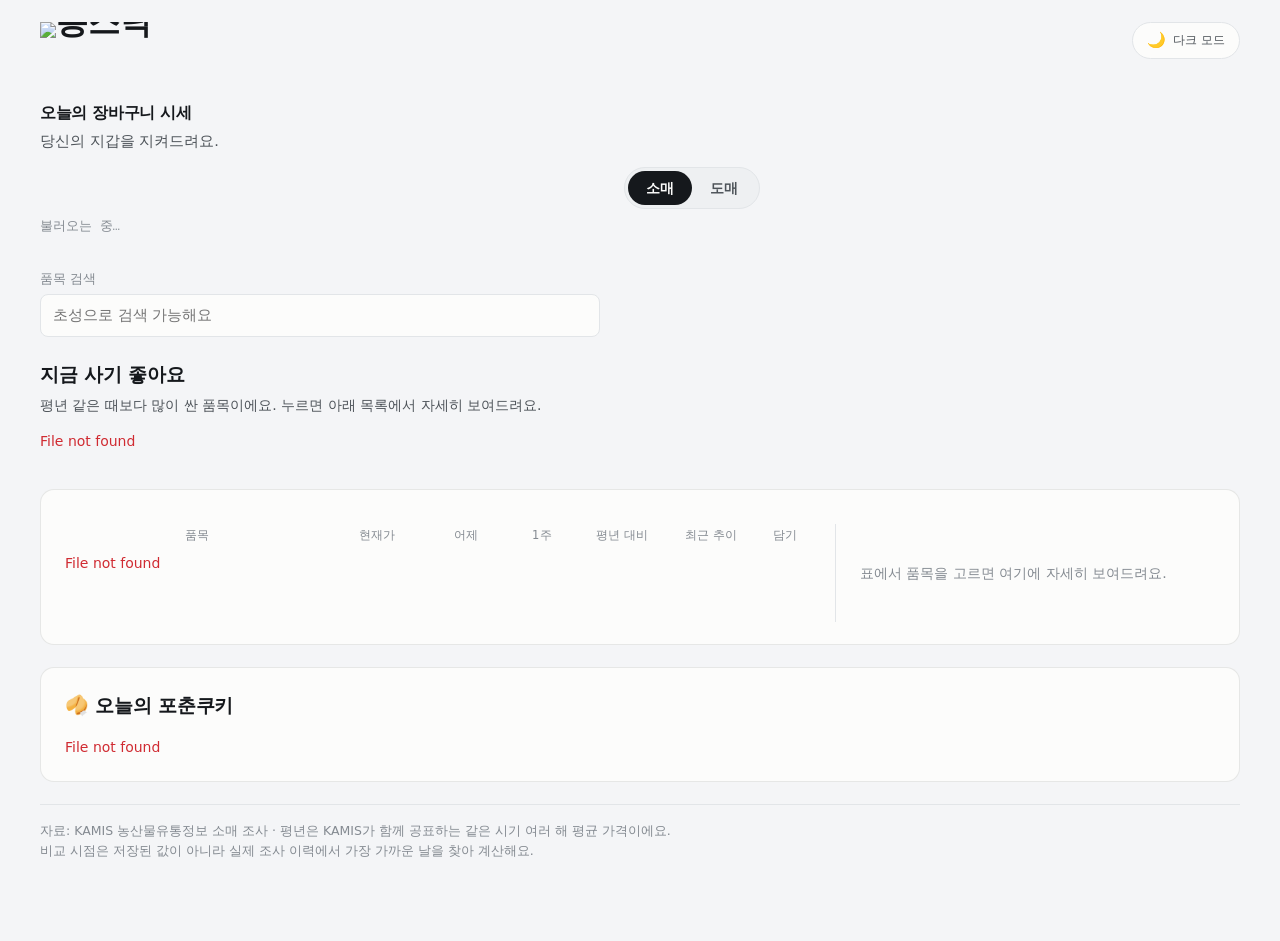
==== frontend/index.html @ 04efef60 "폴더를 backend · frontend · collector · database · data 로 나누고 수집 스크립트를 모듈 이름으로 정리 - webservice/*.py -> " ====
<!DOCTYPE html>
<html lang="ko">
<head>
<meta charset="utf-8">
<meta name="viewport" content="width=device-width, initial-scale=1">
<title>농스닥 — 오늘의 장바구니 시세</title>
<!-- 탭 아이콘은 가로형 로고 대신 왼쪽 아이콘 부분만 정사각형으로 잘라 쓴다 -->
<link rel="icon" type="image/png" href="/static/favicon.png">
<link rel="stylesheet" href="/static/auth.css">
<link rel="stylesheet" href="/static/cart.css">
<style>
:root{
  color-scheme:light;
  --bg:#f4f5f7; --card:#fcfcfb; --card2:#eef0f2;
  --ink:#15181c; --ink2:#4d5359; --muted:#848a91;
  --line:#e2e5e8; --grid:#e8eaec; --hair:rgba(21,24,28,.09);
  --accent:#2a78d6; --teal:#0f766e; --amber:#b8730a;
  --up:#d02b32; --down:#006eda;
  /* 포춘쿠키 — 밝은 화면에서는 일반 쿠키와 미색 쪽지 */
  --cookie-bake:none;
  --slip-a:#fffdf6; --slip-b:#fdf6e4; --slip-shadow:rgba(0,0,0,.18);
  --slip-ink:#2b2721; --slip-ink2:#5d5648; --slip-muted:#8d8475;
  --slip-up:#c02a30; --slip-down:#0b5fc4;
  --slip-border:rgba(0,0,0,.12); --slip-dash:rgba(0,0,0,.18);
}
/* 기본은 라이트 모드다. 기기가 다크 모드여도 따라가지 않고, 다크는 버튼으로 고를 때만 쓴다. */
:root[data-theme="dark"]{
  color-scheme:dark;
  --bg:#0b0c0d; --card:#1a1a19; --card2:#232426;
  --ink:#fff; --ink2:#c3c2b7; --muted:#8d9299;
  --line:#2e3033; --grid:#2c2c2a; --hair:rgba(255,255,255,.10);
  --accent:#3987e5; --teal:#3aa79c; --amber:#d99a2b;
  --up:#f4514f; --down:#268afe;
  /* 채도를 올리면 초코가 아니라 주황이 된다. 낮추고 어둡게 해야 초콜릿이 된다. */
  --cookie-bake:brightness(.46) saturate(.68) hue-rotate(-6deg) contrast(1.12);
  --slip-a:#241c15; --slip-b:#191310; --slip-shadow:rgba(0,0,0,.6);
  --slip-ink:#f3ebdf; --slip-ink2:#c3b5a2; --slip-muted:#9c8e7d;
  --slip-up:#f4514f; --slip-down:#3b95ff;
  --slip-border:rgba(255,255,255,.13); --slip-dash:rgba(255,255,255,.17);
}
*{box-sizing:border-box}
body{margin:0;background:var(--bg);color:var(--ink);line-height:1.6;
  font-family:system-ui,-apple-system,"Segoe UI","Malgun Gothic","Apple SD Gothic Neo",sans-serif}
.mono,.tick,.big,table,.pct{font-family:ui-monospace,"Cascadia Mono",Consolas,"D2Coding",monospace}
:root{--maxw:1240px}
.wrap{max-width:var(--maxw);margin:0 auto;padding:16px 20px 80px;
  display:flex;flex-direction:column;gap:22px}

/* .wrap 은 세로 flex 라 자식의 최소 폭이 내용 폭을 따라간다. 상세 차트 svg(min-width 560px)가
   카드를 화면보다 넓히지 않도록 0 으로 묶고, 넘치는 차트는 .chart 안에서 가로로 스크롤된다. */
.wrap > *{min-width:0}

/* ── 장보기 브리핑 ── */
/* .search 의 flex:1 1 260px 는 가로 줄에 놓일 때를 위한 값이다. 세로로 쌓는 .wrap 안에서는
   높이 260px 로 먹어 아래에 빈칸이 생기므로 풀어 준다. */
.search.topsearch{max-width:560px;width:100%;flex:none}
.topsearch label{font-size:12.5px;color:var(--muted)}
.brief{display:flex;flex-direction:column}
.brief .lead{margin-bottom:14px}
.bcards{display:grid;gap:12px;grid-template-columns:repeat(4,minmax(0,1fr))}
@media (max-width:900px){.bcards{grid-template-columns:repeat(2,minmax(0,1fr))}}
.bcard{font:inherit;color:inherit;text-align:left;cursor:pointer;min-width:0;
  background:var(--card);border:1px solid var(--hair);border-radius:14px;padding:16px;
  display:flex;flex-direction:column;gap:6px}
.bcard:hover{border-color:var(--muted)}
.bcard:focus-visible{outline:2px solid var(--accent);outline-offset:2px}
.bcard .nm{font-size:16.5px;font-weight:650}
.bcard .kd{font-size:12px;color:var(--muted);white-space:nowrap;overflow:hidden;text-overflow:ellipsis}
.bcard .pr{font-family:ui-monospace,Consolas,monospace;font-variant-numeric:tabular-nums;
  font-size:21px;font-weight:700;letter-spacing:-.02em}
.bcard .pr small{font-family:system-ui,"Malgun Gothic",sans-serif;font-size:12px;font-weight:400;
  color:var(--muted);margin-left:4px}
.bcard .pill{align-self:flex-start}
.bcard .spark{width:100%;height:30px}
.bnone{color:var(--ink2);font-size:14px;background:var(--card);border:1px solid var(--hair);
  border-radius:14px;padding:16px;grid-column:1/-1}
.dear{display:flex;align-items:center;gap:8px 10px;flex-wrap:wrap;margin-top:14px;font-size:13.5px}
.dear > b{font-weight:650;margin-right:2px}
.dear button{font:inherit;font-size:13.5px;color:var(--ink);cursor:pointer;
  background:var(--card);border:1px solid var(--hair);border-radius:999px;
  padding:4px 6px 4px 12px;display:inline-flex;align-items:center;gap:8px}
.dear button:hover{border-color:var(--muted)}
.dear button:focus-visible{outline:2px solid var(--accent);outline-offset:2px}

/* 판정 배지 — 평년보다 싸면 파랑(하락), 비싸면 빨강(상승). 차트와 같은 색 규칙이다. */
.pill{display:inline-flex;align-items:center;font-size:12px;font-weight:650;padding:2px 9px;
  border-radius:999px;white-space:nowrap;line-height:1.6;background:var(--card2)}
.pill.down{color:var(--down)} .pill.up{color:var(--up)}
.pill.flat{color:var(--ink2)} .pill.na{color:var(--muted);font-weight:500}
@supports (background:color-mix(in srgb,red 10%,transparent)){
  .pill.down{background:color-mix(in srgb,var(--down) 12%,transparent)}
  .pill.up{background:color-mix(in srgb,var(--up) 12%,transparent)}
}

/* 작은 추이선 — 끝점을 찍어 '지금'이 어디인지 보이게 한다.
   색은 지금 고른 정렬 기준값의 부호를 따른다: 내렸으면(−) 파랑, 올랐으면(+) 빨강, 0 이면 회색.
   목록 다섯째 칸에 보이는 그 숫자와 같은 값이라, 숫자와 선의 색이 늘 같은 말을 한다.
   (위쪽 '지금 사기 좋아요' 카드는 평년 대비 영역이라 평년 대비 부호를 쓴다.) */
.spark{display:block;overflow:visible;min-width:0}
.spark .sl{fill:none;stroke:var(--muted);stroke-width:1.6;stroke-linejoin:round;stroke-linecap:round}
.spark .sa{stroke:none;fill:var(--muted);opacity:.14}
.spark .se{fill:var(--ink2)}
.spark.down .sl{stroke:var(--down)} .spark.down .sa,.spark.down .se{fill:var(--down)}
.spark.up .sl{stroke:var(--up)} .spark.up .sa,.spark.up .se{fill:var(--up)}
.nospark{font-size:12px;color:var(--muted)}

/* ── 모든 품목 ── */
/* 분류 칩과 정렬을 한 줄에. 좁으면 정렬이 칩 아래로 내려간다. */
.lhead{display:flex;align-items:center;justify-content:space-between;gap:10px 16px;flex-wrap:wrap;margin-bottom:12px}
.lhead .chips{flex:1 1 360px;min-width:0}
.chips{display:flex;gap:6px;overflow-x:auto;scrollbar-width:thin}
/* 칩과 정렬 상자의 높이를 34px 로 맞춘다 (전에는 칩 35px · 정렬 41px 에 '정렬' 글자가 위에 얹혀 더 높았다) */
.chip{font:inherit;font-size:13.5px;flex:none;cursor:pointer;height:34px;padding:0 14px;border-radius:20px;
  border:1px solid var(--line);background:var(--card2);color:var(--ink2);display:inline-flex;align-items:center}
/* 휴대폰 전용 정렬 (어제 · 1주 · 평년). 칩과 같은 34px 높이의 한 덩어리 버튼 */
.msort{display:none;padding:2px;border-radius:999px;background:var(--card2);border:1px solid var(--line);flex:none}
.msort button{font:inherit;font-size:13px;height:28px;padding:0 12px;border:0;border-radius:999px;
  background:transparent;color:var(--ink2);cursor:pointer}
.msort button[aria-pressed="true"]{background:var(--ink);color:var(--card);font-weight:650}
.msort button:focus-visible{outline:2px solid var(--accent);outline-offset:1px}
@media (max-width:620px){ .msort{display:inline-flex} }
.chip small{font-size:11.5px;margin-left:4px;opacity:.75;font-family:ui-monospace,Consolas,monospace}
.chip[aria-pressed="true"]{background:var(--ink);color:var(--card);border-color:var(--ink)}
.chip:focus-visible{outline:2px solid var(--accent);outline-offset:2px}

/* ── 시세판 (개편 시안 B) ──
   한 줄에 품목 · 현재가 · 어제 · 1주 · 평년 대비 · 최근 추이 · 담기를 숫자로 다 보여준다.
   데스크톱(1000px 이상)은 표 오른쪽에 고른 품목의 상세를 붙박이로 두고,
   그보다 좁으면 지금처럼 고른 줄 바로 아래에 펼친다. */
.bd-grid{display:grid;grid-template-columns:minmax(0,1fr);gap:20px;align-items:start}
.bd-side{display:none}
@media (min-width:1000px){
  .bd-grid{grid-template-columns:minmax(0,1fr) 380px}
  .bd-side{display:block;position:sticky;top:12px;max-height:calc(100vh - 24px);overflow-y:auto;
    border-left:1px solid var(--line);padding-left:20px}
}
.sideempty{color:var(--muted);font-size:14px;padding:24px 4px}
.sideempty[hidden]{display:none}

/* 줄 하나 = 품목 하나. 열 머리와 같은 격자를 써서 숫자가 세로로 맞는다.
   맨 오른쪽 칸은 장바구니 담기 버튼. 도매에서는 담지 않으므로 그 칸을 뺀다 (.nocart). */
.lcolh,.lrow{display:grid;gap:10px;align-items:center;
  grid-template-columns:minmax(0,1.5fr) 92px 66px 66px 74px 84px 44px}
@media (min-width:621px){
  .nocart .lcolh,.nocart .lrow{grid-template-columns:minmax(0,1.5fr) 92px 66px 66px 74px 84px}
}
.nocart .lcolh > :nth-child(7){display:none}
.lcolh{padding:0 8px 6px;font-size:11.5px;color:var(--muted);letter-spacing:.02em}
/* 표의 모든 칸(머리 · 품목 · 가격 · 등락 · 추이 · 담기)은 가운데 정렬 */
.lcolh > *{text-align:center}
/* 어제 · 1주 · 평년 대비 머리는 누르면 그 기준으로 정렬된다 (정렬 상자와 같이 움직인다) */
.lcolh .sorth{font:inherit;font-size:11.5px;color:inherit;background:none;border:0;padding:2px 0;
  cursor:pointer;text-align:center;letter-spacing:inherit;white-space:nowrap}
.lcolh .sorth:hover{color:var(--ink)}
.lcolh .sorth:focus-visible{outline:2px solid var(--accent);outline-offset:2px;border-radius:3px}
.lcolh .sorth.on{color:var(--ink);font-weight:700}
.lcolh .sorth.on::after,.msort button.on::after{content:" ↑"}
.lcolh .sorth.on.desc::after,.msort button.on.desc::after{content:" ↓"}
/* 줄 아무 데나 눌러도 고른다. 키보드로는 품목 이름 버튼(.nmbtn)으로 고른다. */
.lrow{cursor:pointer;border-top:1px solid var(--line);padding:8px}
.lrow:hover,.lrow.open{background:var(--card2)}
.lrow.open{box-shadow:inset 3px 0 0 var(--ink)}
.lrow .nmbtn{font:inherit;color:inherit;text-align:center;background:none;border:0;padding:0;
  cursor:pointer;min-width:0;border-radius:4px}
.lrow .nmbtn:focus-visible{outline:2px solid var(--accent);outline-offset:3px}
.lrow .nm{font-size:14px;font-weight:650;min-width:0;display:block}
.lrow .nm small{display:block;font-weight:400;font-size:11.5px;color:var(--muted);
  white-space:nowrap;overflow:hidden;text-overflow:ellipsis}
/* 장바구니 담기 — 장바구니 안에 + 가 든 아이콘 버튼. 이미 담긴 품목은 칠해서 보여준다.
   수량 조절과 빼기는 장바구니 패널에서 한다. */
.addbtn{justify-self:center;display:inline-grid;place-items:center;width:34px;height:34px;padding:0;
  border:1px solid var(--line);border-radius:9px;background:var(--card);color:var(--ink);cursor:pointer}
.addbtn:hover:not(:disabled){border-color:var(--ink);background:var(--card2)}
.addbtn:disabled{opacity:.45;cursor:default}
.addbtn:focus-visible{outline:2px solid var(--accent);outline-offset:2px}
/* index.html 은 차트용으로 모든 svg 에 width:100% · min-width:560px 를 건다. 아이콘은 크기를 고정한다. */
.addbtn svg{display:block;width:19px;height:19px;min-width:0}
.addbtn.has{background:var(--ink);border-color:var(--ink);color:var(--card)}
.addbtn.has:hover:not(:disabled){background:var(--ink);opacity:.85}
.lrow .pr{text-align:center;font-family:ui-monospace,Consolas,monospace;font-variant-numeric:tabular-nums;
  font-weight:650;white-space:nowrap;font-size:13.5px}
.lrow .pr small{display:block;font-family:system-ui,"Malgun Gothic",sans-serif;font-size:11px;
  font-weight:400;color:var(--muted)}
/* 등락 숫자 칸 (어제 · 1주 · 평년 대비). 지금 정렬 기준인 칸은 굵게 */
.lrow .num{text-align:center;font-family:ui-monospace,Consolas,monospace;font-variant-numeric:tabular-nums;
  font-size:13px;font-weight:500;white-space:nowrap}
.lrow .num.on{font-weight:700}
.num.up{color:var(--up)} .num.down{color:var(--down)} .num.flat{color:var(--muted)}
.lrow .spark{width:84px;height:22px;justify-self:center}
/* 휴대폰에서는 품목 · 지금 정렬 기준 숫자 · 가격만 남긴다. 나머지는 고르면 상세에 나온다.
   장바구니 칸은 가격 아래 둘째 줄로 내린다. */
@media (max-width:620px){
  .lcolh,.lrow{grid-template-columns:minmax(0,1fr) auto auto;gap:6px 12px}
  .lrow .spark,.lrow .num:not(.on),.lcolh > :nth-child(6),.lcolh > :nth-child(7),
  .lcolh .sorth:not(.on){display:none}
  .lrow .nmbtn{grid-column:1;grid-row:1/3}
  .lrow .num.on,.lcolh .sorth.on{grid-column:2;grid-row:1}
  .lrow .pr,.lcolh > :nth-child(2){grid-column:3;grid-row:1}
  .lrow .addbtn{grid-column:2/4;grid-row:2;justify-self:center}
}
.lempty{padding:14px 8px;color:var(--muted);font-size:14px;border-top:1px solid var(--line)}

/* 페이지 이동 — 가운데 정렬. 쪽 버튼 위에 지금 몇 번째를 보는지 숫자로 적는다 */
.pager{display:flex;flex-direction:column;align-items:center;gap:8px;
  border-top:1px solid var(--line);padding-top:14px}
.pager[hidden]{display:none}
.pager .range{font-size:13px;color:var(--muted);font-variant-numeric:tabular-nums}
.pager .pages{display:flex;align-items:center;justify-content:center;gap:4px;flex-wrap:wrap}
.pager button{font:inherit;font-size:13.5px;min-width:36px;height:36px;padding:0 10px;cursor:pointer;
  border:1px solid var(--line);background:var(--card);color:var(--ink2);border-radius:8px;
  font-variant-numeric:tabular-nums}
.pager button:hover:not(:disabled){border-color:var(--muted);color:var(--ink)}
.pager button[aria-current="page"]{background:var(--ink);color:var(--card);border-color:var(--ink);font-weight:650}
.pager button:disabled{opacity:.4;cursor:default}
.pager button:focus-visible{outline:2px solid var(--accent);outline-offset:2px}
.pager .gap{color:var(--muted);padding:0 2px}
/* 휴대폰에서는 '이전 · 다음' 글자를 빼고 화살표만 남겨 한 줄에 들어가게 한다 */
@media (max-width:620px){
  .pager button{min-width:32px;height:34px;padding:0 6px}
  .pager .t{display:none}
}

/* 펼친 상세 */
.xdetail{border-top:1px solid var(--line);padding:16px 8px 22px;display:flex;flex-direction:column;gap:14px}
/* 오른쪽 붙박이 칸(380px)에 놓일 때 — 좁은 칸에 맞게 줄인다.
   차트는 chart() 가 이 칸 너비(약 360px) 그대로의 판으로 그린다. */
.bd-side .xdetail{border-top:0;padding:0}
.bd-side .today .big{font-size:34px}
.bd-side .c{padding:7px 6px}
.bd-side .c .v{font-size:13px;letter-spacing:-.5px}
.kindfld{align-self:flex-start;max-width:100%}
.kindfld[hidden]{display:none}

/* ── 상단 바 ── 시세 띠를 화면 전체 너비로 깔기 위한 껍데기.
   색은 본문과 같이 테마를 따른다. */
/* 아래 여백은 작게 둔다. 본문(.wrap)의 위 여백과 겹쳐 머리와 검색칸 사이가 휑하게 비었다. */
.topbar-inner{max-width:var(--maxw);margin:0 auto;padding:22px 20px 10px;
  display:flex;align-items:flex-start;justify-content:space-between;gap:16px}
/* 좁으면 로그인 · 테마 버튼(줄바꿈 안 됨)이 제목을 밀어내 화면 밖으로 나간다. 위로 올린다. */
@media (max-width:560px){
  .topbar-inner{flex-direction:column-reverse;gap:8px;padding:12px 16px 6px}
  .topbar-inner .topside{align-self:stretch}
}

/* 오른쪽 위 묶음 — 버튼 줄 아래에 오늘의 상한가 · 하한가 */
.topside{display:flex;flex-direction:column;align-items:flex-end;gap:12px;flex:none}
.movers{width:300px;background:var(--card);border:1px solid var(--hair);border-radius:14px;
  padding:12px 14px;box-sizing:border-box}
.movers[hidden]{display:none}
@media (max-width:560px){ .movers{width:100%} }
.movers .mh{display:flex;justify-content:space-between;align-items:baseline;margin-bottom:6px}
.movers .mh b{font-size:13.5px}
.movers .mh small{font-size:11.5px;color:var(--muted)}
.movers .cols{display:grid;grid-template-columns:1fr 1fr;gap:12px}
.movers .ct{font-size:12px;font-weight:650;margin:0 0 2px}
.movers .ct.up{color:var(--up)} .movers .ct.down{color:var(--down)}
.movers button{font:inherit;width:100%;display:flex;justify-content:space-between;gap:6px;
  padding:4px 2px;border:0;border-top:1px solid var(--line);background:none;color:var(--ink);
  cursor:pointer;font-size:13px;text-align:left}
.movers button:hover{background:var(--card2)}
.movers button .nm{white-space:nowrap;overflow:hidden;text-overflow:ellipsis}
.movers button .up{color:var(--up)} .movers button .down{color:var(--down)}
.movers button span:last-child{font-variant-numeric:tabular-nums;white-space:nowrap;font-weight:600}
.movers .none{font-size:12.5px;color:var(--muted);border-top:1px solid var(--line);padding:4px 2px}

/* 테마 전환 버튼 */
.themebtn{font:inherit;font-size:13.5px;padding:8px 14px;border-radius:20px;cursor:pointer;
  border:1px solid var(--line);background:var(--card);color:var(--ink2);
  display:inline-flex;align-items:center;gap:7px;white-space:nowrap;flex:none}
.themebtn:hover{color:var(--ink);border-color:var(--muted)}
.themebtn:focus-visible{outline:2px solid var(--accent);outline-offset:2px}
.themebtn .ico{font-size:15px;line-height:1}

/* 로고 이미지 (아이콘 + '농스닥' 가로형). 글자가 그림 안에 있으므로 h1 은 alt 로 이름을 읽게 한다.
   원본(292x105)보다 작게 쓰므로 흐려지지 않는다. 56px 는 작다고 해서 72px 로 키웠다. */
header h1{margin:0;line-height:0}
header h1.logo img{display:block;height:72px;width:auto}
@media (max-width:560px){ header h1.logo img{height:58px} }
/* '닥' 글자가 진한 남색이라 어두운 바탕에서는 안 보인다. 다크 모드에서만 밝은 바탕을 깐다. */
:root[data-theme="dark"] header h1.logo img{background:#f4f5f7;border-radius:12px;padding:6px 10px;
  box-sizing:content-box}
header .tagline{margin:6px 0 0;font-size:16px;color:var(--ink);font-weight:600;
  letter-spacing:-.3px}
header p{margin:0;color:var(--ink2);font-size:14.5px}
header .lede{margin-top:4px}

/* 휴대폰(390x844)에서는 머리가 화면 절반을 넘게 차지해 첫 화면에 '지금 사기 좋아요'가
   제목만 겨우 보였다. 글자 · 여백을 줄이고, 테마 버튼은 아이콘만, 등락 요약은 한 줄로 줄인다. */
@media (max-width:560px){
  header .tagline{font-size:14.5px;margin-top:4px}
  header .lede{font-size:13.5px;margin-top:0}
  .mktrow{margin-top:10px;gap:12px}
  header .mbtn{padding:5px 14px;font-size:13.5px}
  .themebtn .lbl{display:none}
  .themebtn{padding:8px 11px}
  .breadth .blab{font-size:12px;gap:2px 10px}
  .wrap{padding-top:8px;gap:16px}
  .brief .lead .more{display:none}
}

/* 소매 · 도매 전환. 화면 전체가 이 값을 따르므로 제목 바로 아래, 가장 먼저 눈에 띄는 곳에 둔다.
   한 덩어리 버튼(세그먼트)이라 '둘 중 하나'라는 게 모양으로 드러난다. */
.mkt{display:inline-flex;margin-top:14px;padding:3px;border-radius:999px;
  background:var(--card2);border:1px solid var(--line)}
.mbtn{font:inherit;font-size:14px;font-weight:600;padding:6px 18px;border-radius:999px;
  border:0;background:transparent;color:var(--ink2);cursor:pointer}
.mbtn:hover{color:var(--ink)}
.mbtn.on{background:var(--ink);color:var(--card)}
.mbtn:focus-visible{outline:2px solid var(--accent);outline-offset:2px}
/* 도매가는 대량 단위(10kg 등)라 소매가와 같은 눈으로 읽으면 안 된다. 그걸 미리 알린다. */
.mktnote{margin:0 0 14px;padding:9px 12px;border-radius:10px;font-size:13.5px;
  background:var(--card2);color:var(--ink2)}
.mktnote b{color:var(--ink)}
.mtag{display:inline-block;font-size:11.5px;font-weight:700;padding:1px 7px;border-radius:999px;
  margin-right:6px;vertical-align:1px;border:1px solid var(--teal);color:var(--teal)}
/* 도매는 단위를 가격만큼 크게 — '14,600원' 을 한 포기 값으로 읽지 않도록 */
.today .unit.wh{font-size:16px;font-weight:700;color:var(--teal)}

/* 시세판 머리 — 오늘 몇 개가 오르고 내렸는지(증권 시세판의 '등락 종목 수')를 넓은 막대로,
   그 아래에 숫자와 조사일을 적고, 오른쪽에 소매 · 도매 전환을 둔다. */
header{flex:1 1 auto;min-width:0}
.mktrow{display:flex;align-items:center;gap:12px 20px;margin-top:14px;width:min(720px,100%)}
.mktrow .mkt{margin-top:0;flex:none}
.breadth{flex:1 1 auto;min-width:0;display:flex;flex-direction:column;gap:7px}
.breadth .bbar{display:flex;height:8px;border-radius:4px;overflow:hidden;gap:2px;background:var(--card)}
.breadth .bbar i{display:block;height:100%}
.breadth .bbar .u{background:var(--up)} .breadth .bbar .d{background:var(--down)}
.breadth .bbar .f{background:var(--line)}
.breadth .blab{display:flex;gap:4px 14px;flex-wrap:wrap;font-size:12.5px;
  font-family:ui-monospace,Consolas,monospace;font-variant-numeric:tabular-nums}
.breadth .blab b{font-weight:700}
.breadth .u{color:var(--up)} .breadth .d{color:var(--down)} .breadth .f{color:var(--muted)}

/* 시세 띠 — 오늘 조사된 품목이 흘러간다. 손을 올리면 멈춘다.
   화면 전체 너비로 깔려고 .wrap 바깥, 문서 맨 위에 둔다.
   (100vw 로 늘리면 세로 스크롤바 너비만큼 넘쳐 가로 스크롤이 생긴다.) */
.ticker{overflow:hidden;border-bottom:1px solid var(--line);
  background:var(--card);padding:10px 0}
.ticker .track{display:inline-flex;white-space:nowrap;animation:tick linear infinite}
.ticker:hover .track,.ticker:focus-within .track{animation-play-state:paused}
.ticker .it{display:inline-flex;align-items:baseline;gap:7px;padding:0 16px;
  font-size:13px;font-family:ui-monospace,Consolas,monospace;
  border-right:1px solid var(--hair)}
.ticker .it:only-child{border-right:none;color:var(--muted)}
.ticker .it b{font-weight:650;font-family:inherit}
.ticker .it .p{color:var(--ink2)}
.ticker .it .up{color:var(--up)} .ticker .it .down{color:var(--down)}
.ticker .it .flat{color:var(--muted)}
/* 비교 기준 표시 — 값과 헷갈리지 않게 작은 꼬리표 모양 */
.ticker .it.lbl{font-size:11.5px;font-weight:600;color:var(--ink2);font-family:inherit}
.ticker .it.lbl::before{content:"";width:6px;height:6px;border-radius:50%;background:var(--muted);
  display:inline-block;align-self:center}
/* 왼쪽에서 오른쪽으로 흐른다. 두 벌 중 앞 벌이 화면 왼쪽 밖에 있는 데서 시작해
   0 까지 밀면, 끝나는 모습과 시작하는 모습이 같아 끊김 없이 이어진다.
   OS 의 '애니메이션 줄이기' 설정과 상관없이 흐르게 둔다 — 멈추려면 손을 올린다. */
@keyframes tick{from{transform:translateX(-50%)} to{transform:translateX(0)}}
.asof{font-size:12.5px;color:var(--muted);margin-top:8px;
  font-family:ui-monospace,Consolas,monospace}

/* 자동 수집 신선도. "언제 조사된 값을 언제 받아왔는지"를 밝힌다.
   자동 갱신은 눈에 안 보이므로 근거를 적어 두지 않으면 사용자가 믿을 수 없다. */
.fresh{display:flex;gap:8px;align-items:center;flex-wrap:wrap;
  font-size:12.5px;margin-top:6px;font-family:ui-monospace,Consolas,monospace}
.fresh .dot{width:7px;height:7px;border-radius:50%;background:var(--up);flex:none}
.fresh .txt{color:var(--muted)}
/* 마지막 수집이 24시간을 넘겼으면 경고. 수집기가 죽으면 화면은 어제 값을
   오늘 값처럼 계속 보여주므로, 사용자도 우리도 알 수 있어야 한다.
   경고색은 --amber 를 쓴다. --down(파랑)은 이 화면에서 '하락'이라
   경고로 읽히지 않는다. 철 지난 품목의 .stalebar 와 같은 색이다. */
.fresh.stale .dot{background:var(--amber)}
.fresh.stale .txt{color:var(--amber);font-weight:600}
.fresh .badge{border:1px solid currentColor;border-radius:999px;
  padding:1px 8px;font-size:11.5px;color:var(--amber)}

.card{background:var(--card);border:1px solid var(--hair);border-radius:14px;padding:22px 24px}
h2{margin:0 0 4px;font-size:19px;letter-spacing:-.2px}
.lead{margin:0 0 16px;color:var(--ink2);font-size:14px}
/* 설명글을 뺀 카드는 제목이 내용에 붙어버린다. 그만큼을 띄운다. */
.card > h2 + :not(.lead){margin-top:16px}

.fld{display:flex;flex-direction:column;gap:5px}
.fld span{font-size:12.5px;color:var(--muted)}
select,input[type=search]{font:inherit;font-size:14.5px;padding:9px 12px;border:1px solid var(--line);
  border-radius:8px;background:var(--card);color:var(--ink);min-width:180px;max-width:100%}
select:focus-visible,input[type=search]:focus-visible{outline:2px solid var(--accent);outline-offset:1px}

/* ── 검색 ── 입력하면 품목·품종 이름에 그 말이 든 것만 아래에 뜬다 */
.search{position:relative;flex:1 1 260px;min-width:220px}
.search input{width:100%}
.results{position:absolute;z-index:20;left:0;right:0;top:calc(100% + 6px);
  background:var(--card);border:1px solid var(--line);border-radius:10px;
  box-shadow:0 10px 28px rgba(0,0,0,.14);max-height:320px;overflow-y:auto;padding:5px}
.results[hidden]{display:none}
.rrow{display:flex;align-items:baseline;gap:9px;padding:8px 10px;border-radius:7px;
  cursor:pointer;font-size:14px}
.rrow:hover,.rrow.on{background:var(--card2)}
.rrow .nm{flex:1;min-width:0}
.rrow .nm small{display:block;color:var(--muted);font-size:11.5px;
  white-space:nowrap;overflow:hidden;text-overflow:ellipsis}
.rrow .st{font-size:11.5px;color:var(--amber);white-space:nowrap}
.rrow mark{background:transparent;color:var(--accent);font-weight:700}
.rnote{padding:8px 10px;font-size:13px;color:var(--muted)}
.rtip{padding:0 10px 9px;font-size:12.5px;color:var(--muted)}
.rtip b{color:var(--accent);font-weight:700}

/* 철이 지나 조사가 끊긴 품목은 마지막 가격이 '오늘 가격'처럼 보인다.
   검색 목록에는 'N일째 조사 없음'을 적어 두었으니 상세에도 같은 사실을 알린다. */
.stalebar{display:flex;gap:8px;align-items:flex-start;margin-bottom:14px;
  padding:10px 13px;border-radius:9px;font-size:13.5px;line-height:1.5;
  color:var(--amber);background:var(--card2);border:1px solid var(--hair)}
.stalebar b{font-weight:700}

/* 1~3일 묵은 값에 붙이는 작은 배지. 경고바보다 약하게 — 주말이 낀 이틀 전 값은
   장 볼 때 충분히 쓸 만해서 큰 경고를 띄울 일이 아니다. 다만 '오늘 가격'으로
   읽히지는 않아야 한다. */
.agobadge{display:inline-block;margin-left:6px;padding:1px 7px;border-radius:999px;
  font-size:11.5px;font-weight:600;color:var(--amber);
  background:var(--card2);border:1px solid var(--hair)}

.today{display:flex;flex-wrap:wrap;align-items:baseline;gap:10px 16px;
  padding-bottom:16px;border-bottom:1px solid var(--line)}
.today .name{font-size:16px;font-weight:650}
.today .sub{font-size:13px;color:var(--muted)}
.today .big{font-size:42px;font-weight:700;letter-spacing:-.02em;line-height:1.1}
.today .unit{font-size:14px;color:var(--ink2)}

/* 비교 — 어제 · 1주 · 평년 · 1년 전을 한 줄 네 칸에 % 만. 칸 사이는 1px 선으로 나눈다 */
.cmp{display:grid;grid-template-columns:repeat(5,minmax(0,1fr));gap:1px;margin-top:16px;
  background:var(--line);border:1px solid var(--line);border-radius:10px;overflow:hidden}
.c{background:var(--card);padding:9px 11px;display:flex;flex-direction:column;gap:2px;min-width:0}
.c[title]{cursor:help}
.c .l{font-size:12px;color:var(--muted)}
.c .v{font-size:16px;font-weight:700;letter-spacing:-.3px;
  font-family:ui-monospace,Consolas,monospace;font-variant-numeric:tabular-nums}
.c.up .v{color:var(--up)} .c.down .v{color:var(--down)}
.c.flat .v,.c.na .v{color:var(--muted)}
/* 휴대폰은 네 칸이 약 75px 씩이라 숫자를 조금 줄인다 */
/* 휴대폰 · 오른쪽 상세 칸은 다섯 칸이 60~70px 씩이라 숫자 · 여백을 줄인다 */
@media (max-width:620px){ .c{padding:7px 6px} .c .l{font-size:11px} .c .v{font-size:12.5px;letter-spacing:-.5px} }

.chart{overflow-x:auto;margin-top:18px}
svg{display:block;width:100%;min-width:560px}
/* 상세 차트는 칸 너비 그대로의 판으로 그린다(chart()). 늘이거나 줄이지 않으므로 글자가 늘 제 크기다.
   칸보다 커질 일은 없지만, 혹시 커지면 줄여서라도 칸 안에 넣는다. */
.chart svg{min-width:0;max-width:100%;height:auto}
.grid-l{stroke:var(--grid);stroke-width:1}
.tick{font-size:11px;fill:var(--muted)}   /* 상세 차트는 1 단위 = 1px 이라 실제 11px */
/* 주식 차트처럼 방향에 따라 색이 바뀐다 — 오르면 빨강, 내리면 파랑 */
.series{fill:none;stroke-width:2;stroke-linejoin:round;stroke-linecap:round}
.area{stroke:none;fill-opacity:.10}
.dot{stroke:var(--card);stroke-width:2}
.series.up{stroke:var(--up)}    .area.up{fill:var(--up)}    .dot.up{fill:var(--up)}
.series.down{stroke:var(--down)} .area.down{fill:var(--down)} .dot.down{fill:var(--down)}
.series.flat{stroke:var(--muted)} .area.flat{fill:var(--muted)} .dot.flat{fill:var(--muted)}
/* 평년선은 비교용 배경이라 점선에 가늘게 — 실제 가격선을 가리지 않게 한다 */
.series.norm{stroke:var(--teal);stroke-width:1.6;stroke-dasharray:5 4;opacity:.9}
.lbl{font-size:12px;fill:var(--ink2)}
.lbl.norm{fill:var(--teal)}

.legend{display:inline-flex;align-items:center;gap:6px;font-size:12.5px;color:var(--ink2)}
.legend i{width:15px;border-top:2.5px solid currentColor;display:block}
.legend.norm{color:var(--teal)}
.legend.norm i{border-top-width:2px;border-top-style:dashed}
/* 범례는 그래프 바로 아래 가운데 */
.chart-legend{display:flex;justify-content:center;gap:16px;margin-top:6px}

/* 신선도 줄의 '수집이 멈춰 있어요' 배지가 쓴다 (모양은 .fresh .badge 에서 덮어쓴다) */
.badge{font-size:14px;font-weight:660;padding:3px 10px;border-radius:20px;
  font-family:ui-monospace,Consolas,monospace}


/* ── 포춘쿠키 ── 쿠키를 눌러 깨면 안에서 종이가 나온다 */
.cookiebox{display:flex;flex-direction:column;align-items:center;gap:6px;padding:10px 0 4px}
.cookie{position:relative;width:104px;height:104px;padding:0;border:0;background:none;
  cursor:pointer;font-size:76px;line-height:104px;text-align:center}
.cookie .half{position:absolute;inset:0;display:block;transform-origin:50% 60%;
  filter:var(--cookie-bake)}
.cookie .half.l{clip-path:inset(0 50% 0 0)}
.cookie .half.r{clip-path:inset(0 0 0 50%)}
.cookie:focus-visible{outline:2px solid var(--accent);outline-offset:6px;border-radius:12px}
/* 눌러 달라고 살짝 흔들린다. 손을 올리면 빨라진다. */
@keyframes wob{0%,100%{transform:rotate(-5deg)} 50%{transform:rotate(5deg)}}
.cookie:not(.crack){animation:wob 2.6s ease-in-out infinite}
.cookie:not(.crack):hover{animation-duration:.9s}
/* 깨질 때 두 쪽이 갈라져 떨어진다 */
@keyframes crackL{
  30%{transform:translate(-6px,-3px) rotate(-7deg)}
  100%{transform:translate(-46px,26px) rotate(-32deg);opacity:0}}
@keyframes crackR{
  30%{transform:translate(6px,-3px) rotate(7deg)}
  100%{transform:translate(46px,26px) rotate(32deg);opacity:0}}
.cookie.crack{animation:none}
.cookie.crack .half.l{animation:crackL .48s cubic-bezier(.3,.1,.5,1) forwards}
.cookie.crack .half.r{animation:crackR .48s cubic-bezier(.3,.1,.5,1) forwards}
.cookiehint{margin:0;font-size:13.5px;color:var(--muted)}
.baked{display:inline-block;filter:var(--cookie-bake)}

/* 쿠키 속 쪽지 — 종이라서 두 테마 모두 같은 미색이다 */
.fbox{display:flex;flex-wrap:wrap;align-items:center;gap:16px}
.slip{flex:1 1 320px;min-width:0;cursor:pointer;position:relative;
  --ink:var(--slip-ink); --ink2:var(--slip-ink2); --muted:var(--slip-muted);
  --up:var(--slip-up); --down:var(--slip-down);
  color:var(--ink);background:linear-gradient(180deg,var(--slip-a),var(--slip-b));
  border:1px solid var(--slip-border);border-radius:3px;padding:16px 20px;
  box-shadow:0 8px 20px var(--slip-shadow);transform:rotate(-.5deg)}
.slip:hover{transform:rotate(-.5deg) translateY(-2px)}
@keyframes slipOut{
  from{opacity:0;transform:rotate(-.5deg) translateY(-14px) scaleY(.55)}
  to{opacity:1;transform:rotate(-.5deg) translateY(0) scaleY(1)}}
.slip{animation:slipOut .34s ease-out both}
.slip .top{display:flex;align-items:baseline;gap:10px;flex-wrap:wrap}
.slip .nm{font-size:17px;font-weight:700}
.slip .kd{font-size:12.5px;color:var(--muted)}
.slip .pr{margin-left:auto;font-size:24px;font-weight:700;letter-spacing:-.4px;
  font-family:ui-monospace,Consolas,monospace}
.slip .pct{font-size:16px;font-weight:660;font-family:ui-monospace,Consolas,monospace}
.slip .pct.up{color:var(--up)} .slip .pct.down{color:var(--down)}
.slip .pct.flat{color:var(--muted)}
.slip .flow{font-size:12.5px;color:var(--ink2);margin-top:6px;
  font-family:ui-monospace,Consolas,monospace}
.slip .msg{font-size:15px;margin-top:10px;padding-top:10px;
  border-top:1px dashed var(--slip-dash);font-weight:600}

.fbtn{font:inherit;font-size:14.5px;padding:11px 20px;border-radius:24px;cursor:pointer;
  border:1px solid var(--ink);background:var(--ink);color:var(--card);white-space:nowrap}
.fbtn:hover{opacity:.88}
.fbtn:focus-visible{outline:2px solid var(--accent);outline-offset:2px}

/* 움직임을 줄이는 설정이면 흔들지도 깨지지도 않고 바로 보여준다 */
@media (prefers-reduced-motion:reduce){
  .cookie:not(.crack),.cookie.crack .half{animation:none}
  .cookie.crack .half{opacity:0}
  .slip{animation:none}
}

.err{color:var(--up);font-size:14px}
.loading{color:var(--muted);font-size:14px}
footer{border-top:1px solid var(--line);padding-top:16px;font-size:12.5px;color:var(--muted)}
@media (prefers-reduced-motion:reduce){*{transition:none!important}}
</style>
<script>
// 저장해 둔 테마를 그리기 전에 먼저 씌운다.
// 아래 본문 스크립트에서 하면 밝은 화면이 한 번 번쩍이고 어두워진다.
try{
  var t = localStorage.getItem('nongsdaq-theme');
  if(t === 'dark' || t === 'light') document.documentElement.setAttribute('data-theme', t);
}catch(e){}
</script>
</head>
<body>

<div class="topbar">
  <!-- 목록을 두 벌 이어 붙여 흘리는 장식이라, 읽어주기에는 같은 내용이 두 번 나온다.
       같은 자료가 아래 '급등락'과 '품목별 시세'에 있으므로 여기서는 숨긴다.
       자리를 미리 잡아 두려고 처음부터 띄운다 — 나중에 나타나면 화면이 밀린다. -->
  <div class="ticker" id="ticker" aria-hidden="true">
    <div class="track" style="animation:none"><span class="it">시세를 불러오는 중…</span></div>
  </div>

  <div class="topbar-inner">
    <header>
      <h1 class="logo"><img src="/static/logo.png" alt="농스닥" width="292" height="105"></h1>
      <p class="tagline">오늘의 장바구니 시세</p>
      <p class="lede">당신의 지갑을 지켜드려요.</p>
      <!-- 시세판 머리: 왼쪽에 오름 · 내림 · 보합 비율 막대와 숫자, 오른쪽에 소매 · 도매 -->
      <div class="mktrow">
        <div class="breadth" id="breadth"></div>
        <div class="mkt" id="mkt" role="tablist" aria-label="소매 · 도매 선택">
          <button class="mbtn on" type="button" role="tab" aria-selected="true" data-market="retail">소매</button>
          <button class="mbtn" type="button" role="tab" aria-selected="false" data-market="wholesale">도매</button>
        </div>
      </div>
      <div class="asof" id="asof">불러오는 중…</div>
      <div class="fresh" id="fresh" hidden></div>
    </header>

    <div class="topside">
    <div class="topright">
      <!-- 장바구니. 로그인한 사람에게만 보인다 (/static/cart.js 가 켜고 끈다) -->
      <button class="authbtn cartbtn" type="button" id="cartbtn" hidden>
        <svg width="16" height="16" viewBox="0 0 16 16" aria-hidden="true" fill="none" stroke="currentColor"
             stroke-width="1.5" stroke-linejoin="round"><path d="M2 5.5h12l-1.3 7.2a1.5 1.5 0 0 1-1.5 1.3H4.8a1.5 1.5 0 0 1-1.5-1.3z"/>
          <path d="M5.5 5.5 8 2l2.5 3.5" stroke-linecap="round"/></svg>
        장바구니<b class="n" hidden>0</b>
      </button>
      <!-- 로그인 · 회원가입 버튼. 내용은 /static/auth.js 가 그린다 -->
      <div class="authbox" id="authbox"></div>
      <button class="themebtn" type="button" id="themebtn" aria-pressed="false">
        <span class="ico" aria-hidden="true">🌙</span><span class="lbl">다크 모드</span>
      </button>
    </div>
    <!-- 오늘의 상한가 · 하한가 3개씩. 내용은 renderMovers 가 그린다 -->
    <section class="movers" id="movers" aria-label="오늘의 상한가 · 하한가" hidden></section>
    </div>
  </div>
</div>

<div class="wrap">

  <p class="mktnote" id="mktnote" hidden>
    <b>도매가</b>는 시장에서 상자·포대(예: 배추 10kg) 단위로 거래되는 값이라
    소매가와 바로 비교할 수 없어요. 단위를 꼭 함께 보세요.
    축산물은 도매 조사가 따로 없어 소매에서만 보여요.
  </p>

  <!-- 검색은 맨 위에 둔다. 찾는 품목이 정해진 사람은 아래를 훑지 않고 바로 간다. -->
  <div class="fld search topsearch">
    <label for="q">품목 검색</label>
    <input type="search" id="q" placeholder="초성으로 검색 가능해요" autocomplete="off"
           role="combobox" aria-expanded="false" aria-controls="results" aria-autocomplete="list">
    <div class="results" id="results" role="listbox" aria-label="검색 결과" hidden></div>
  </div>

  <!-- 장보기 브리핑 — 첫 화면이 '오늘 뭘 사면 좋지?'에 바로 답한다.
       기준은 평년 대비다. 어제보다 3% 내린 것보다 평년보다 38% 싼 것이 장 볼 때 더 쓸모 있다. -->
  <section class="brief" aria-labelledby="h-good">
    <h2 id="h-good">지금 사기 좋아요</h2>
    <p class="lead">평년 같은 때보다 많이 싼 품목이에요.<span class="more"> 누르면 아래 목록에서 자세히 보여드려요.</span></p>
    <div class="bcards" id="good"><div class="loading">불러오는 중…</div></div>
    <div class="dear" id="dear"></div>
  </section>

  <!-- 제목은 화면에 두지 않는다. 화면 낭독기는 aria-label 로 이 영역 이름을 읽는다. -->
  <section class="card" id="allcard" aria-label="모든 품목">
    <div class="lhead">
      <div class="chips" id="cats" role="group" aria-label="분류"></div>
      <!-- 휴대폰 전용 정렬. 휴대폰 표에는 정렬 기준 칸 하나만 보여서 열 머리로는 기준을 바꿀 수 없다 -->
      <div class="msort" role="group" aria-label="정렬 기준">
        <button type="button" data-sort="day">어제</button>
        <button type="button" data-sort="week">1주</button>
        <button type="button" data-sort="normal">평년</button>
      </div>
    </div>
    <div class="bd-grid">
      <div class="bd-main">
        <!-- 열 머리. 어제 · 1주 · 평년 대비를 누르면 그 기준으로 낮은 값(많이 내린 · 싼 것)부터 정렬한다 -->
        <div class="lcolh" id="lcolh">
          <span>품목</span><span>현재가</span>
          <button type="button" class="sorth" data-sort="day">어제</button>
          <button type="button" class="sorth" data-sort="week">1주</button>
          <button type="button" class="sorth" data-sort="normal">평년 대비</button>
          <span>최근 추이</span><span>담기</span>
        </div>
        <div id="list"><div class="loading">불러오는 중…</div></div>
        <nav class="pager" id="pager" aria-label="모든 품목 페이지" hidden></nav>
      </div>
      <!-- 데스크톱에서만 보이는 붙박이 상세 칸. 고른 품목의 상세(#xdetail)가 여기로 옮겨 온다 -->
      <aside class="bd-side" id="side" aria-label="고른 품목">
        <p class="sideempty" id="sideempty">표에서 품목을 고르면 여기에 자세히 보여드려요.</p>
      </aside>
    </div>
  </section>

  <!-- 고른 품목의 상세. 목록을 다시 그릴 때 지워지지 않도록 평소엔 여기 두고,
       품목을 누르면 데스크톱은 오른쪽 칸(#side)으로, 좁은 화면은 그 줄 바로 아래로 옮겨 붙인다. -->
  <div id="park" hidden>
    <div class="xdetail" id="xdetail">
      <label class="fld kindfld" id="kindfld"><span>품종</span><select id="selKind" disabled><option>—</option></select></label>
      <div id="detail"></div>
    </div>
  </div>

  <section class="card">
    <h2><span class="baked">🥠</span> 오늘의 포춘쿠키</h2>
    <div id="fortune"><div class="loading">불러오는 중…</div></div>
  </section>

  <footer>
    자료: KAMIS 농산물유통정보 <span id="srcmkt">소매</span> 조사 ·
    평년은 KAMIS가 함께 공표하는 같은 시기 여러 해 평균 가격이에요.<br>
    비교 시점은 저장된 값이 아니라 실제 조사 이력에서 가장 가까운 날을 찾아 계산해요.
  </footer>
</div>

<script>
const won = n => n == null ? '—' : Math.round(n).toLocaleString('ko-KR') + '원';
const signed = n => (n > 0 ? '+' : '') + n.toFixed(1) + '%';
const dirClass = n => n > 0 ? 'up' : (n < 0 ? 'down' : '');
const esc = s => String(s).replace(/[&<>"]/g, c =>
  ({'&':'&amp;','<':'&lt;','>':'&gt;','"':'&quot;'}[c]));
// 띄어쓰기는 무시하고 찾는다 — '알배기 배추' 로 쳐도 '알배기배추' 가 걸리도록
const norm = s => s.toLowerCase().replace(/\s+/g, '');

// ── 초성 ──────────────────────────────────────────────────────────────
// 한글 음절은 U+AC00 부터 초성마다 588 자씩 묶여 있다. 그 번호가 곧 초성 순번이다.
// 음절 하나가 자음 하나로 바뀌므로 글자 수와 위치가 그대로라, 아래 hl() 이
// 초성으로 찾은 자리를 원문에 그대로 옮겨 칠할 수 있다.
const CHO = 'ㄱㄲㄴㄷㄸㄹㅁㅂㅃㅅㅆㅇㅈㅉㅊㅋㅌㅍㅎ';
const choOf = s => [...s].map(c => {
  const i = c.charCodeAt(0) - 0xAC00;
  return (i >= 0 && i < 11172) ? CHO[Math.floor(i / 588)] : c;
}).join('');
// 친 게 전부 자음일 때만 초성 검색으로 본다. 'ㅂㅊ' 는 초성, '배추' 는 보통 검색.
const isCho = s => s.length > 0 && [...s].every(c => CHO.includes(c));

async function j(url){
  const r = await fetch(url);
  if(!r.ok){
    const e = await r.json().catch(() => ({detail: r.statusText}));
    throw new Error(e.detail || '요청 실패');
  }
  return r.json();
}

// ── 소매 · 도매 ──────────────────────────────────────────────────────
// 화면 전체가 한 시장을 본다. 주소(?market=)가 먼저, 없으면 지난번 고른 것, 그것도 없으면 소매.
// 주소에 남겨 두면 링크를 건네받은 사람도 같은 탭으로 열린다.
const MARKET_KEY = 'nongsdaq-market';
const MARKET_NAME = {retail: '소매', wholesale: '도매'};
let MARKET = (() => {
  const q = new URLSearchParams(location.search).get('market');
  if(q && MARKET_NAME[q]) return q;
  try{
    const s = localStorage.getItem(MARKET_KEY);
    if(s && MARKET_NAME[s]) return s;
  }catch(e){}
  return 'retail';
})();

// 모든 API 호출은 이 길로 — 시장 조건이 하나라도 빠지면 소매·도매가 섞인다.
const api = (path, params = {}) =>
  j(path + '?' + new URLSearchParams({...params, market: MARKET}));

// ── 최근 가격 추이 차트 ──────────────────────────────────────────────
// 휴대폰 폭 (목록 · 머리의 620px 기준과 같다). 이 기준을 넘나들면 차트를 다시 그린다.
const PHONE_Q = matchMedia('(max-width:620px)');

// width: 차트가 들어갈 칸의 실제 너비(px). 그 너비 그대로 판을 잡아 1 단위 = 화면 1px 이 되게 한다.
//   고정 판(1000 등)을 칸에 맞춰 줄이면 칸이 좁을수록 글자가 작아졌다
//   (휴대폰 · 오른쪽 상세 칸 · 태블릿에서 눈금이 3~7px 로 읽을 수 없었다).
function chart(points, width){
  if(!points || points.length < 2) return '<p class="loading">추이를 그릴 자료가 부족해요.</p>';

  // 구간 시작 대비 끝을 보고 색을 정한다. 눈에 보이는 선의 방향과 색이 일치해야
  // 읽는 사람이 헷갈리지 않는다. ±0.5% 안쪽은 '보합'으로 회색 처리.
  const first = points[0].price, last0 = points[points.length - 1].price;
  const periodChg = first ? (last0 - first) / first * 100 : 0;
  const dir = periodChg > 0.5 ? 'up' : (periodChg < -0.5 ? 'down' : 'flat');
  const dirWord = dir === 'up' ? '올랐어요' : (dir === 'down' ? '내렸어요' : '거의 그대로예요');

  // 판 너비 = 칸 너비. 높이는 좁은 칸 250px, 넓은 칸 300px 로 고정한다
  // (860x420 비율로 늘리던 때는 넓은 화면에서 540px 까지 커졌다).
  // 칸이 아직 화면에 없어 너비를 못 재면(0) 데스크톱 기준 1000 으로 그린다.
  const W = Math.round(Math.min(Math.max(width || 1000, 280), 1200));
  const phone = W < 520;     // 좁은 판: 눈금선 3개, 왼쪽 여백 조금 좁게
  const [H, L, R, T] = phone ? [250, 50, 12, 14] : [300, 60, 16, 16];
  const B = H - (phone ? 32 : 36);
  const vs = points.map(p => p.price);
  // 평년선도 눈금 안에 들어와야 한다. 실제 가격만으로 세로 범위를 잡으면
  // 평년가가 위아래로 잘려 나간다.
  const nvs = points.map(p => p.normal).filter(v => v != null);
  const all = vs.concat(nvs);
  const lo = Math.min(...all), hi = Math.max(...all);
  const pad = (hi - lo) * 0.15 || Math.max(hi * 0.05, 1);
  const y0 = lo - pad, y1 = hi + pad;
  const xs = i => L + i / (points.length - 1) * (W - L - R);
  const ys = v => B - (v - y0) / (y1 - y0) * (B - T);

  const line = points.map((p, i) => `${xs(i).toFixed(1)},${ys(p.price).toFixed(1)}`).join('L');
  const area = `M${xs(0).toFixed(1)},${B} L${line} L${xs(points.length - 1).toFixed(1)},${B} Z`;

  // 평년선 — 비는 날이 있으면 이어 붙이지 않고 끊어서 그린다
  let normPath = '', seg = [], firstN = -1;
  points.forEach((p, i) => {
    if(p.normal == null){
      if(seg.length > 1) normPath += 'M' + seg.join('L');
      seg = [];
      return;
    }
    if(firstN < 0) firstN = i;
    seg.push(`${xs(i).toFixed(1)},${ys(p.normal).toFixed(1)}`);
  });
  if(seg.length > 1) normPath += 'M' + seg.join('L');
  const hasNorm = normPath !== '';

  let g = '';
  // 데스크톱은 눈금선 5개, 휴대폰은 좁아서 3개 (5개면 숫자끼리 붙는다)
  (phone ? [0, 0.5, 1] : [0, 0.25, 0.5, 0.75, 1]).forEach(f => {
    const v = y0 + (y1 - y0) * f, y = ys(v);
    g += `<line class="grid-l" x1="${L}" y1="${y.toFixed(1)}" x2="${W - R}" y2="${y.toFixed(1)}"/>`;
    g += `<text class="tick" x="${L - 8}" y="${(y + 4).toFixed(1)}" text-anchor="end">${Math.round(v).toLocaleString()}</text>`;
  });
  // 가로축은 시작·중간·끝 세 곳만 (촘촘하면 읽기 어렵다).
  // 양 끝 글자는 안쪽으로 붙인다. 가운데 맞춤이면 끝 날짜가 판 밖으로 나가 잘린다.
  const last_i = points.length - 1;
  [[0, 'start'], [Math.floor(points.length / 2), 'middle'], [last_i, 'end']].forEach(([i, anchor]) => {
    const d = points[i].date.slice(5).replace('-', '/');
    g += `<text class="tick" x="${xs(i).toFixed(1)}" y="${B + (phone ? 20 : 16)}" text-anchor="${anchor}">${d}</text>`;
  });

  const last = points[points.length - 1];
  const lx = xs(points.length - 1), ly = ys(last.price);
  const days = points.length;
  const span = `${points[0].date.slice(5).replace('-','/')} ~ ${last.date.slice(5).replace('-','/')}`;

  const legend = hasNorm
    ? `<span class="legend" style="color:var(--${dir === 'flat' ? 'muted' : dir})"><i></i>실제</span>
       <span class="legend norm"><i></i>평년</span>`
    : '';
  // 평년 글자는 선의 왼쪽 끝에 붙인다 — 오른쪽엔 오늘 가격 글자가 이미 있다
  const normLbl = hasNorm
    ? `<text class="lbl norm" x="${(xs(firstN) + 5).toFixed(1)}"
        y="${(ys(points[firstN].normal) - 8).toFixed(1)}">평년</text>`
    : '';

  // 차트 위 설명 줄('최근 가격 추이 … (조사 60일) … 이 기간 올랐어요')은 두지 않는다.
  // 같은 내용은 화면 낭독기가 읽도록 aria-label 에 남기고, 범례는 그래프 아래에 둔다.
  return `<div class="chart"><svg viewBox="0 0 ${W} ${H}" width="${W}" height="${H}" role="img"
      aria-label="최근 가격 추이 ${span}, 조사 ${days}일, 이 기간 ${signed(periodChg)} ${dirWord}${hasNorm ? ', 평년 가격을 점선으로 함께 표시' : ''}">
    <path class="area ${dir}" d="${area}"/>${g}
    <path class="series norm" d="${normPath}"/>
    <path class="series ${dir}" d="M${line}"/>
    <circle class="dot ${dir}" cx="${lx.toFixed(1)}" cy="${ly.toFixed(1)}" r="5"/>
    <text class="lbl" x="${(lx - 10).toFixed(1)}" y="${(ly - 12).toFixed(1)}"
      text-anchor="end">${won(last.price)}</text>${normLbl}
  </svg></div>
  ${legend ? `<div class="chart-legend">${legend}</div>` : ''}`;
}

// ── 품목 상세 ────────────────────────────────────────────────────────
// 상세 맨 위의 '장바구니에 담기'. 장바구니는 소매가로 합계를 내므로 도매에서는 담지 않는다.
// 누르면 cart.js 가 로그인부터 확인한다 (로그인 안 했으면 로그인 창이 먼저 뜬다).
function addCartRow(d, m){
  if(m !== 'retail'){
    return `<div class="addrow"><span class="hint">도매가는 상자 단위라 장바구니에 담지 않아요. 소매로 바꾸면 담을 수 있어요.</span></div>`;
  }
  return `<div class="addrow"><button type="button" class="addcart" data-item="${d.item_code}"
      data-kind="${d.kind_code}" data-rank="${esc(d.rank_name)}" data-name="${esc(d.item_name)}">
      ${ADD_ICON} 장바구니에 담기</button></div>`;
}

let LAST_DETAIL = null;   // 화면 폭이 휴대폰 기준을 넘나들면 같은 품목으로 다시 그린다
PHONE_Q.addEventListener('change', () => {
  if(OPEN && LAST_DETAIL) showDetail(LAST_DETAIL.item, LAST_DETAIL.kind, LAST_DETAIL.rank);
});

async function showDetail(item, kind, rank){
  LAST_DETAIL = {item, kind, rank};
  const box = document.getElementById('detail');
  box.innerHTML = '<div class="loading">불러오는 중…</div>';
  const m = MARKET;
  try{
    // 등급까지 넘긴다. 안 넘기면 서버가 대표 등급을 새로 고르는데,
    // 그게 목록에서 누른 등급과 다르면 전혀 다른 가격이 뜬다.
    const q = {item};
    if(kind) q.kind = kind;
    if(rank) q.rank = rank;
    const d = await api('/api/detail', q);
    if(m !== MARKET) return;    // 기다리는 사이 탭을 바꿨으면 늦게 온 응답은 버린다

    // 비교는 어제 · 1주 · 1개월 · 평년 · 1년 전 다섯 칸에 % 만 한 줄로 보여준다 (시세판의 간략 보기).
    // 비교 가격과 '실제 8일 전' 같은 보조 정보는 칸에 올리면(title) 나온다.
    // 2주일 전은 화면에 두지 않는다 (API 는 그대로 돌려준다).
    const at = off => d.compares.find(c => c.target_offset === off);
    const vs = base => base ? (d.price - base) / base * 100 : null;
    const day = at(1), week = at(7), month = at(30);
    const cell = (label, pct, tip) => {
      const cls = pct == null ? 'na' : (dirClass(pct) || 'flat');
      return `<div class="c ${cls}"${tip ? ` title="${esc(tip)}"` : ''}>
        <span class="l">${label}</span><b class="v">${pct == null ? '—' : signed(pct)}</b></div>`;
    };
    const tipOf = c => !c || !c.available ? '' :
      `${c.date} ${won(c.price)}` + (c.exact ? '' : ` (실제 ${c.days_ago}일 전 값)`);
    const cards = [
      cell('어제', day && day.available ? day.change_pct : null, tipOf(day)),
      cell('1주', week && week.available ? week.change_pct : null, tipOf(week)),
      cell('1개월', month && month.available ? month.change_pct : null, tipOf(month)),
      cell('평년', vs(d.normal), d.normal != null ? `평년 ${won(d.normal)}` : ''),
      cell('1년 전', vs(d.year_ago), d.year_ago != null ? `1년 전 ${won(d.year_ago)}` : ''),
    ].join('');
    const extra = [];

    // 마지막 조사가 한참 전이면 큰 숫자를 '오늘 가격'으로 읽지 않도록 먼저 알린다.
    // 기준은 '대부분의 품목에 값이 있는 최신 조사일'(LATEST_DAY)이다.
    // 그보다 최신인 품목(축산물은 먼저 올라온다)은 음수가 되므로 0 으로 깎는다.
    const gap = LATEST_DAY
      ? Math.max(0, Math.round((Date.parse(LATEST_DAY) - Date.parse(d.date)) / 86400000)) : 0;
    const stale = gap > 3
      ? `<div class="stalebar"><span aria-hidden="true">⚠</span><span>지금은 조사가 없는 철이에요.
           아래 값은 <b>${gap}일 전(${d.date})</b> 마지막 조사 가격이고, 오늘 시세가 아니에요.</span></div>`
      : '';

    // 1~3일 묵은 정도는 경고바를 띄울 일이 아니다. 주말마다 큰 경고가 뜨면
    // 무뎌져서 정작 철 지난 품목의 경고까지 흘려보게 된다. 날짜 옆에 배지만 붙인다.
    const agoBadge = (gap >= 1 && gap <= 3)
      ? ` <span class="agobadge">${gap === 1 ? '어제' : gap + '일 전'} 값</span>` : '';

    box.innerHTML = stale + `
      <div class="today">
        <div>
          <div class="name">${d.item_name} · ${d.kind_name}</div>
          <div class="sub"><span class="mtag">${MARKET_NAME[m]}</span>${d.rank_name} · ${d.category} · ${d.date} 조사${agoBadge}</div>
        </div>
        <div style="margin-left:auto;text-align:right">
          <div class="big">${won(d.price)}</div>
          <div class="unit${m === 'wholesale' ? ' wh' : ''}">${esc(d.unit)} 기준</div>
        </div>
      </div>
      ${addCartRow(d, m)}
      <div class="cmp">${cards}${extra.join('')}</div>
      ${chart(d.chart, box.clientWidth)}`;

    // 품종 칸에 적힌 등급이 실제로 쓰인 등급과 다를 수 있다(급등락에서 넘어온 경우).
    // 화면이 거짓말하지 않도록 실제 값으로 맞춘다.
    const opt = selKind.selectedOptions[0];
    if(opt) opt.textContent = `${d.kind_name} · ${d.rank_name}`;
  }catch(e){
    if(m !== MARKET) return;
    box.innerHTML = `<div class="err">${e.message}</div>`;
  }
}

// ── 장보기 브리핑 ────────────────────────────────────────────────────
// /api/briefing 한 번으로 위쪽 카드 · '비싸요' 줄 · 전체 목록 · 등락 요약 · 시세 띠 ·
// 포춘쿠키를 모두 그린다. 같은 자료라 서로 다른 숫자를 말하지 않는다.
let BRIEF = [];
// 평년 대비 이만큼 넘게 벌어져야 '싸요 / 비싸요'라고 말한다. 그 안쪽은 평년 수준.
const VERDICT_PCT = 10;
const GOOD_CARDS = 4, DEAR_CHIPS = 3;
// 분류 칩 이름. KAMIS 부류명을 짧게 줄인다. 모르는 부류가 와도 원래 이름으로 보인다.
const CAT_SHORT = {'채소류':'채소','과실류':'과일','수산물':'수산','축산물':'축산',
                   '식량작물':'곡물','특용작물':'특용'};
const CAT_ORDER = ['채소류','과실류','수산물','축산물','식량작물','특용작물'];
let CAT = '전체';
// 정렬 기준: day(어제) · week(1주) · normal(평년 대비). 열 머리 · 휴대폰 정렬 버튼으로 바꾼다.
// SORT_DIR: 1 = 오름차순(많이 내린 · 싼 것부터), -1 = 내림차순(많이 오른 · 비싼 것부터).
// 같은 열 머리를 다시 누르면 방향이 바뀐다.
let SORT = 'normal', SORT_DIR = 1;

const vsNormal = c => c.normal ? (c.price / c.normal - 1) * 100 : null;

function verdict(c){
  const v = vsNormal(c);
  if(v == null) return {t: '평년 자료 없음', c: 'na'};
  if(v <= -VERDICT_PCT) return {t: `평년보다 ${Math.round(-v)}% 싸요`, c: 'down'};
  if(v >= VERDICT_PCT)  return {t: `평년보다 ${Math.round(v)}% 비싸요`, c: 'up'};
  return {t: '평년 수준', c: 'flat'};
}
const pill = c => { const v = verdict(c); return `<span class="pill ${v.c}">${v.t}</span>`; };

// 작은 추이선. v 는 색을 정할 기준값(정렬 기준의 등락 · 평년 대비 %) — 음수 파랑, 양수 빨강, 0 회색.
function spark(c, w, h, v){
  const s = c.spark;
  const tone = v == null || v === 0 ? '' : (v < 0 ? 'down' : 'up');
  if(!s || s.length < 3) return '<span class="nospark">추이 없음</span>';
  const mn = Math.min(...s), mx = Math.max(...s), r = mx - mn || 1;
  const pts = s.map((v, k) => [2 + k / (s.length - 1) * (w - 4), h - 3 - (v - mn) / r * (h - 6)]);
  const line = pts.map(p => p[0].toFixed(1) + ',' + p[1].toFixed(1)).join(' ');
  const [ex, ey] = pts[pts.length - 1];
  return `<svg class="spark ${tone}" viewBox="0 0 ${w} ${h}" preserveAspectRatio="none" aria-hidden="true">` +
    `<polygon class="sa" points="2,${h} ${line} ${w - 2},${h}"/><polyline class="sl" points="${line}"/>` +
    `<circle class="se" cx="${ex.toFixed(1)}" cy="${ey.toFixed(1)}" r="2.6"/></svg>`;
}

const keyAttrs = c =>
  `data-item="${c.item_code}" data-kind="${c.kind_code}" data-rank="${esc(c.rank_name)}"`;

function renderBrief(){
  const withN = BRIEF.filter(c => c.normal);
  const good = withN.filter(c => vsNormal(c) <= -VERDICT_PCT)
    .sort((a, b) => vsNormal(a) - vsNormal(b)).slice(0, GOOD_CARDS);
  const dear = withN.filter(c => vsNormal(c) >= VERDICT_PCT)
    .sort((a, b) => vsNormal(b) - vsNormal(a)).slice(0, DEAR_CHIPS);

  document.getElementById('good').innerHTML = good.length
    ? good.map(c => `<button type="button" class="bcard" ${keyAttrs(c)}>
        <span class="nm">${esc(c.item_name)}</span>
        <span class="kd">${esc(c.kind_name)} · ${esc(c.rank_name)}</span>
        <span class="pr">${won(c.price)}<small>${esc(c.unit)}</small></span>
        ${pill(c)}${spark(c, 160, 30, vsNormal(c))}</button>`).join('')
    : `<div class="bnone">오늘은 평년보다 크게 싼 품목이 없어요. 아래 목록에서 평년 수준인 품목을 확인해 보세요.</div>`;

  document.getElementById('dear').innerHTML = dear.length
    ? `<b>지금은 비싸요</b>` + dear.map(c =>
        `<button type="button" ${keyAttrs(c)}>${esc(c.item_name)} ${pill(c)}</button>`).join('')
    : '';

  renderCats();
  renderList();
}

function renderCats(){
  const count = {};
  BRIEF.forEach(c => count[c.category] = (count[c.category] || 0) + 1);
  const cats = Object.keys(count).sort((a, b) =>
    (CAT_ORDER.indexOf(a) + 99) % 99 - (CAT_ORDER.indexOf(b) + 99) % 99 || a.localeCompare(b, 'ko'));
  if(CAT !== '전체' && !count[CAT]) CAT = '전체';   // 도매로 넘어가 그 분류가 없어진 경우
  document.getElementById('cats').innerHTML =
    [['전체', BRIEF.length], ...cats.map(k => [k, count[k]])].map(([k, n]) =>
      `<button type="button" class="chip" data-cat="${esc(k)}" aria-pressed="${CAT === k}">` +
      `${esc(CAT_SHORT[k] || k)}<small>${n}</small></button>`).join('');
}


// 시세판의 세 등락 칸 (어제 · 1주 · 평년 대비). 지금 정렬 기준인 칸은 굵게 보이고,
// 그 값의 부호가 추이선 색을 정한다 (음수 파랑 · 양수 빨강).
const SORT_VAL = {day: c => c.change_pct, week: c => c.change_7d, normal: vsNormal};
const sortKey = () => SORT_VAL[SORT] ? SORT : 'normal';
const sortVal = c => SORT_VAL[sortKey()](c);
// 지금 기준 · 방향으로 비교. 값이 없는 품목(평년 자료 없음 등)은 방향과 상관없이 늘 맨 뒤로 보낸다.
// '어제'는 직전 조사일이다 (주말 · 공휴일이 끼면 며칠 전). 등락 요약 · 시세 띠와 같은 값
function compareRows(a, b){
  const va = sortVal(a), vb = sortVal(b);
  if(va == null || vb == null) return (va == null) - (vb == null);
  return SORT_DIR * (va - vb);
}
function numCell(key, c){
  const v = SORT_VAL[key](c);
  const cls = v == null ? 'flat' : (dirClass(v) || 'flat');
  return `<span class="num ${cls}${key === sortKey() ? ' on' : ''}">${v == null ? '—' : signed(v)}</span>`;
}

// 장바구니 담기 버튼 (장바구니 안에 + 가 든 아이콘). 이미 담긴 품목인지는 cart.js 가
// 들고 있는 장바구니에서 읽어 칠해 보여준다 (로그인 전에는 늘 빈 상태).
// 장바구니는 소매가로 합계를 내므로 도매 목록에는 그리지 않는다.
const ADD_ICON = `<svg viewBox="0 0 24 24" aria-hidden="true" fill="none" stroke="currentColor"
  stroke-width="1.8" stroke-linecap="round" stroke-linejoin="round">
  <path d="M3 4h2.2l2.3 11.2a1.6 1.6 0 0 0 1.6 1.3h8.3a1.6 1.6 0 0 0 1.6-1.2L21 8H6.1"/>
  <circle cx="9.5" cy="20" r="1.3"/><circle cx="17.5" cy="20" r="1.3"/>
  <path d="M13.5 9.2v4.6M11.2 11.5h4.6"/></svg>`;

function cartCtlHtml(c){
  if(MARKET !== 'retail') return '';
  const line = window.nongsdaqCart && nongsdaqCart.lineOf(c.item_code, c.kind_code, c.rank_name);
  const nm = esc(c.item_name);
  const label = line ? `${nm} 하나 더 담기 (지금 ${line.qty}개 담겨 있어요)` : `${nm} 장바구니에 담기`;
  return `<button type="button" class="addbtn${line ? ' has' : ''}" aria-label="${label}" title="${label}"
    ${line && line.qty >= 99 ? 'disabled' : ''}>${ADD_ICON}</button>`;
}

function rowHtml(c){
  const open = OPEN && OPEN.item === c.item_code;
  return `<div class="lrow${open ? ' open' : ''}" ${keyAttrs(c)}>
    <button type="button" class="nmbtn" aria-expanded="${open}">
      <span class="nm">${esc(c.item_name)}<small>${esc(c.kind_name)} · ${esc(c.rank_name)}</small></span></button>
    <span class="pr">${won(c.price)}<small>${esc(c.unit)}</small></span>
    ${numCell('day', c)}${numCell('week', c)}${numCell('normal', c)}
    ${spark(c, 84, 22, sortVal(c))}
    ${cartCtlHtml(c)}</div>`;
}

// 장바구니가 바뀌면(담기 · 빼기 · 로그인 · 로그아웃) 목록을 다시 그리지 않고 칸만 고친다.
// 다시 그리면 펼쳐 둔 차트가 깜빡이고 스크롤이 튄다.
function paintCartCtls(){
  document.querySelectorAll('#list .lrow[data-kind]').forEach(row => {
    const ctl = row.querySelector('.addbtn');
    if(!ctl) return;
    const c = {item_code: row.dataset.item, kind_code: row.dataset.kind,
               rank_name: row.dataset.rank, item_name: row.querySelector('.nm').firstChild.textContent};
    ctl.outerHTML = cartCtlHtml(c);
  });
}
window.addEventListener('nongsdaq-cart', paintCartCtls);

// 펼친 품목. 목록을 다시 그려도 기억해 두었다가 같은 줄 아래에 다시 펼친다.
let OPEN = null;    // {item, kind, rank}
const park = document.getElementById('park');
const xdetail = document.getElementById('xdetail');
// 1000px 이상이면 상세를 표 오른쪽 붙박이 칸에 둔다 (시세판). 그보다 좁으면 줄 아래에 펼친다.
const BOARD_Q = matchMedia('(min-width:1000px)');
const side = document.getElementById('side');
const sideEmpty = document.getElementById('sideempty');

// 상세를 지금 화면 폭에 맞는 자리에 놓는다
function placeDetail(){
  if(!OPEN){ park.appendChild(xdetail); sideEmpty.hidden = false; return; }
  if(BOARD_Q.matches){
    side.appendChild(xdetail);
  }else{
    const row = document.querySelector(`#list .lrow[data-item="${OPEN.item}"]`);
    if(row) row.after(xdetail); else park.appendChild(xdetail);
  }
  sideEmpty.hidden = side.contains(xdetail);
}

// 데스크톱에서 아무것도 안 골랐을 때는 표 맨 위 품목을 보여준다 (오른쪽 칸이 비지 않게)
function openFirst(){
  const first = listRows()[0];
  if(first) openItem(first.item_code, first.kind_code, first.rank_name, {scroll: false});
}

// 한 페이지에 보여줄 품목 수. 시세표는 줄이 촘촘해 30개씩 본다 (91개면 4쪽).
const PAGE_SIZE = 30;
let PAGE = 1;

const listRows = () => BRIEF.filter(c => CAT === '전체' || c.category === CAT)
  .sort(compareRows);

// 보여줄 쪽 번호. 쪽이 많으면 처음 · 끝 · 지금 쪽 앞뒤만 남기고 사이는 … 으로 줄인다.
function pageList(cur, last){
  if(last <= 7) return Array.from({length: last}, (_, i) => i + 1);
  const keep = new Set([1, last, cur - 1, cur, cur + 1]);
  if(cur <= 3) [2, 3, 4].forEach(n => keep.add(n));
  if(cur >= last - 2) [last - 3, last - 2, last - 1].forEach(n => keep.add(n));
  const out = [];
  [...keep].filter(n => n >= 1 && n <= last).sort((a, b) => a - b).forEach((n, i, a) => {
    if(i && n - a[i - 1] > 1) out.push(null);
    out.push(n);
  });
  return out;
}

function renderPager(total){
  const nav = document.getElementById('pager');
  const last = Math.ceil(total / PAGE_SIZE);
  if(last <= 1){ nav.hidden = true; nav.innerHTML = ''; return; }
  const from = (PAGE - 1) * PAGE_SIZE + 1, to = Math.min(total, PAGE * PAGE_SIZE);
  nav.innerHTML = `<span class="range">${total}개 중 ${from}–${to}</span>
    <div class="pages">
      <button type="button" data-page="${PAGE - 1}" ${PAGE === 1 ? 'disabled' : ''} aria-label="이전 페이지">‹<span class="t"> 이전</span></button>
      ${pageList(PAGE, last).map(n => n == null ? '<span class="gap" aria-hidden="true">…</span>'
        : `<button type="button" data-page="${n}" aria-label="${n}페이지"${n === PAGE ? ' aria-current="page"' : ''}>${n}</button>`).join('')}
      <button type="button" data-page="${PAGE + 1}" ${PAGE === last ? 'disabled' : ''} aria-label="다음 페이지"><span class="t">다음 </span>›</button>
    </div>`;
  nav.hidden = false;
}

function renderList(){
  park.appendChild(xdetail);     // innerHTML 로 지워지지 않게 먼저 빼 둔다
  const box = document.getElementById('list');
  // 지금 기준인 머리에 방향(↑ 오름 · ↓ 내림)을 붙이고, 화면 낭독기에도 방향을 알린다
  const dirName = SORT_DIR === 1 ? '오름차순' : '내림차순';
  document.querySelectorAll('#lcolh .sorth, .msort button').forEach(b => {
    const on = b.dataset.sort === sortKey();
    b.classList.toggle('on', on);
    b.classList.toggle('desc', on && SORT_DIR === -1);
    b.setAttribute('aria-pressed', on);
    b.setAttribute('aria-label', `${b.textContent.trim()} 기준 정렬${on ? ` (지금 ${dirName}, 다시 누르면 반대로)` : ''}`);
  });
  const all = listRows();
  const last = Math.max(1, Math.ceil(all.length / PAGE_SIZE));
  PAGE = Math.min(Math.max(1, PAGE), last);
  const rows = all.slice((PAGE - 1) * PAGE_SIZE, PAGE * PAGE_SIZE);
  let html = rows.map(rowHtml).join('');
  renderPager(all.length);

  // 검색으로 고른 품목이 목록에 없을 수 있다 (철이 지나 조사가 끊긴 품목).
  // 그 품목은 맨 위에 한 줄 따로 세워 그 아래에 펼친다.
  // 다른 분류에 있는 품목은 여기에 해당하지 않는다 — 분류를 바꾸면 펼친 품목을 닫는다.
  // 데스크톱은 오른쪽 칸에 보여주므로 이런 줄을 따로 세우지 않는다.
  if(OPEN && !BOARD_Q.matches && !BRIEF.some(c => c.item_code === OPEN.item)){
    const it = ITEMS[OPEN.item];
    if(it) html = `<div class="lrow open" data-item="${it.item_code}">
      <button type="button" class="nmbtn" aria-expanded="true">
        <span class="nm">${esc(it.item_name)}<small>지금은 목록에 없는 품목 (최근 조사 없음)</small></span></button>
      <span class="pr"></span><span class="pill na">조사 없음</span></div>` + html;
  }
  document.getElementById('allcard').classList.toggle('nocart', MARKET !== 'retail');
  box.innerHTML = html || '<div class="lempty">이 분류에는 지금 조사되는 품목이 없어요.</div>';
  placeDetail();
}

function closeItem(){
  OPEN = null;
  placeDetail();
  document.querySelectorAll('#list .lrow.open').forEach(r => {
    r.classList.remove('open');
    r.querySelector('.nmbtn').setAttribute('aria-expanded', 'false');
  });
}

// 카드 · 목록 · 검색 · 포춘쿠키에서 품목을 고르면 모두 이 길로 온다.
// rankName 을 받으면 그 등급 그대로 보여준다 — 누른 줄의 값과 달라지지 않도록.
function openItem(itemCode, kindCode, rankName, {scroll = true} = {}){
  if(!ITEMS[itemCode]) return;
  // 고른 품목이 지금 분류에 없으면 전체로 넓혀서 보여준다
  const inBrief = BRIEF.find(c => c.item_code === itemCode);
  if(CAT !== '전체' && inBrief && inBrief.category !== CAT){ CAT = '전체'; renderCats(); }
  // 그 품목이 있는 쪽으로 넘어간다 (카드 · 검색 · 포춘쿠키는 어느 쪽에 있든 고를 수 있다)
  const idx = listRows().findIndex(c => c.item_code === itemCode);
  if(idx >= 0) PAGE = Math.floor(idx / PAGE_SIZE) + 1;
  OPEN = {item: itemCode};
  renderList();
  fillKinds(itemCode, kindCode);
  document.getElementById('kindfld').hidden = ITEMS[itemCode].kinds.length <= 1;
  showDetail(itemCode, selKind.value, rankName);
  if(!scroll) return;
  if(BOARD_Q.matches){
    // 데스크톱: 상세는 표 오른쪽에 붙어 있다. 위쪽 카드 · 검색에서 골랐으면 표가 보이게 내려 준다
    const card = document.getElementById('allcard');
    const top = card.getBoundingClientRect().top;
    if(top > innerHeight * 0.6 || top < -card.offsetHeight + 200) card.scrollIntoView({behavior: 'smooth', block: 'start'});
  }else{
    const row = document.querySelector(`#list .lrow[data-item="${itemCode}"]`);
    if(row) row.scrollIntoView({behavior: 'smooth', block: 'start'});
  }
}

// 화면 폭이 1000px 를 넘나들면 상세 자리를 옮기고, 차트도 그 자리 폭에 맞춰 다시 그린다
BOARD_Q.addEventListener('change', () => {
  if(!BRIEF.length) return;
  if(!OPEN && BOARD_Q.matches){ openFirst(); return; }
  renderList();
  if(OPEN && LAST_DETAIL) showDetail(LAST_DETAIL.item, LAST_DETAIL.kind, LAST_DETAIL.rank);
});

document.getElementById('list').addEventListener('click', async e => {
  const row = e.target.closest('.lrow');
  if(!row) return;
  // 담기 버튼은 펼치기와 따로 논다. 눌러도 줄이 펼쳐지지 않는다.
  const b = e.target.closest('.addbtn');
  if(b){
    if(b.disabled || !window.nongsdaqCart) return;
    b.disabled = true;      // 응답이 올 때까지 잠가 연달아 눌러도 요청이 겹치지 않게 한다
    const {item, kind, rank} = row.dataset;
    await nongsdaqCart.add(item, kind, rank, row.querySelector('.nm').firstChild.textContent);
    paintCartCtls();        // 실패했거나 로그인 창을 닫은 경우에도 버튼을 되살린다
    return;
  }
  if(OPEN && OPEN.item === row.dataset.item){
    // 좁은 화면은 다시 누르면 접는다. 데스크톱은 오른쪽 칸에 계속 보여준다.
    if(!BOARD_Q.matches) closeItem();
    return;
  }
  openItem(row.dataset.item, row.dataset.kind, row.dataset.rank, {scroll: !BOARD_Q.matches});
});
// 열 머리(어제 · 1주 · 평년 대비) · 휴대폰 정렬 버튼을 누르면 그 기준으로 정렬한다
document.getElementById('lcolh').addEventListener('click', e => {
  const b = e.target.closest('.sorth');
  if(b) setSort(b.dataset.sort);
});
document.querySelector('.msort').addEventListener('click', e => {
  const b = e.target.closest('button[data-sort]');
  if(b) setSort(b.dataset.sort);
});
function setSort(key){
  if(!SORT_VAL[key]) return;
  // 같은 기준을 다시 누르면 방향만 뒤집고, 다른 기준이면 오름차순부터
  if(key === SORT) SORT_DIR = -SORT_DIR;
  else { SORT = key; SORT_DIR = 1; }
  PAGE = 1;
  renderList();
}
['good', 'dear'].forEach(id => document.getElementById(id).addEventListener('click', e => {
  const b = e.target.closest('button[data-item]');
  if(b) openItem(b.dataset.item, b.dataset.kind, b.dataset.rank);
}));
document.getElementById('cats').addEventListener('click', e => {
  const b = e.target.closest('.chip');
  if(!b || b.dataset.cat === CAT) return;
  CAT = b.dataset.cat;
  PAGE = 1;
  if(!BOARD_Q.matches) closeItem();    // 데스크톱은 오른쪽 칸의 상세를 그대로 둔다
  renderCats();
  renderList();
});
document.getElementById('pager').addEventListener('click', e => {
  const b = e.target.closest('button[data-page]');
  if(!b || b.disabled) return;
  // 좁은 화면은 펼쳐 둔 품목이 다른 쪽에 없으니 닫는다. 데스크톱은 오른쪽 칸에 그대로 둔다
  if(!BOARD_Q.matches) closeItem();
  PAGE = +b.dataset.page;
  renderList();
  // 아래쪽 페이지 버튼을 눌렀으면 목록 머리로 올려 새 쪽의 첫 줄부터 보이게 한다
  const head = document.getElementById('allcard');
  if(head.getBoundingClientRect().top < 0) head.scrollIntoView({behavior: 'smooth', block: 'start'});
});

// ── 포춘쿠키 ─────────────────────────────────────────────────────────
// 후보를 한 번만 받아 두고 뽑기는 화면에서 한다. '다시 뽑기'마다 서버를
// 부르면 느리고, 어차피 같은 목록에서 고르는 것이라 부를 이유가 없다.
let POOL = [], lastPick = -1;

// 품목마다 한 줄. 등락은 이미 숫자로 보이니, 여기서는 무엇을 해 먹을지 거든다.
const FORTUNE = {
  // 과실류
  '감귤':'까먹기 좋은 계절이죠. 손에 배는 향까지 덤이에요.',
  '단감':'아삭한 단감 한 접시, 후식으로 어떠세요?',
  '레몬':'레몬 한 조각이면 물도 요리도 산뜻해져요.',
  '망고':'망고 한 조각으로 하루에 여름을 넣어보세요.',
  '바나나':'아침 대용으로 하나. 든든해요.',
  '배':'배 하나면 목도 편안하고 후식도 해결돼요.',
  '복숭아':'지금 아니면 못 먹어요. 복숭아철이에요.',
  '사과':'하루 한 알, 괜히 하는 말이 아니죠.',
  '아보카도':'빵에 으깨 올리면 근사한 한 끼가 돼요.',
  '오렌지':'갈아서 주스로, 그냥 먹어도 좋고요.',
  '참다래':'새콤한 참다래로 입맛을 깨워보세요.',
  '체리':'한 알씩 집어 먹다 보면 어느새 한 줌이죠.',
  '파인애플':'고기 요리에 곁들이면 궁합이 좋아요.',
  '포도':'알알이 씻어 두면 계속 손이 가요.',
  // 수산물
  '가리비':'버터에 구우면 안주로 그만이에요.',
  '갈치':'노릇하게 구운 갈치 한 토막, 밥도둑이죠.',
  '건다시마':'국물 낼 때 한 장이면 맛이 달라져요.',
  '고등어':'조림이든 구이든 실패가 없어요.',
  '고등어필렛':'손질할 것 없이 바로 구우면 끝이에요.',
  '굴':'초고추장에 찍어도, 국으로 끓여도 좋아요.',
  '김':'김 한 봉이면 반찬 걱정이 줄어들어요.',
  '꼬막':'삶아 양념장에 무치면 밥 한 공기 뚝딱이에요.',
  '꽁치':'통조림 말고 생물로 구워보세요.',
  '꽃게':'쪄서 손으로 발라 먹는 맛이 있죠.',
  '낙지':'볶아도, 연포탕으로도 좋아요.',
  '마른멸치':'볶음 반찬 하나 만들어두면 든든해요.',
  '마른미역':'불려서 국 한 냄비 끓여두면 며칠 가요.',
  '마른오징어':'그냥 뜯어 먹는 게 제일 맛있죠.',
  '멸치액젓':'김치에도 국에도, 감칠맛의 숨은 주역이에요.',
  '명태':'국으로 끓이면 속이 풀려요.',
  '물오징어':'데쳐서 초장에, 볶아서 밥에 얹어도 좋아요.',
  '바지락':'칼국수에 넣으면 국물이 시원해져요.',
  '삼치':'구이로 먹으면 살이 부드러워요.',
  '새우':'볶음밥에 넣으면 한 끼가 근사해져요.',
  '새우젓':'돼지고기에 곁들이면 궁합이 좋아요.',
  '수입조기':'구이용으로 무난해요.',
  '전복':'죽으로 끓이면 보양이 따로 없죠.',
  '전어':'굽는 냄새에 발길이 돌아온다는 그 생선이죠.',
  '조기':'노릇하게 구워 밥상에 올려보세요.',
  '천일염':'좋은 소금 하나가 요리 전체를 바꿔요.',
  '홍합':'탕으로 끓이면 국물이 진해요.',
  // 식량작물
  '감자':'삶든 볶든 구우든, 실패가 없는 재료죠.',
  '고구마':'오븐에 구우면 군고구마가 부럽지 않아요.',
  '녹두':'빈대떡 한 장 부쳐볼까요?',
  '쌀':'갓 지은 밥 냄새만 한 게 없죠.',
  '찹쌀':'찰밥이나 죽으로 든든하게.',
  '콩':'콩자반이나 두유로, 쓰임이 많아요.',
  '팥':'팥죽 한 그릇이면 속이 든든해요.',
  // 채소류
  '갓':'갓김치는 한번 담그면 계속 생각나죠.',
  '건고추':'직접 빻으면 고춧가루 맛이 달라요.',
  '고춧가루':'김치도 찌개도 이것부터 시작이죠.',
  '깐마늘(국산)':'까는 수고를 덜었으니 요리만 하면 돼요.',
  '깻잎':'장아찌로 담가두면 밥반찬 걱정이 없어요.',
  '당근':'볶음에도 국에도, 색까지 살려줘요.',
  '딸기':'우유에 갈아 마시면 그만이죠.',
  '멜론':'시원하게 두었다가 후식으로 내보세요.',
  '무':'국물 낼 때 한 토막이면 맛이 깊어져요.',
  '미나리':'향으로 먹는 채소죠. 전골에 듬뿍 넣어보세요.',
  '방울토마토':'샐러드에 굴려 넣기만 해도 근사해져요.',
  '배추':'겉절이 한 접시면 밥상이 살아나죠.',
  '붉은고추':'고명으로 얹으면 요리가 달라 보여요.',
  '브로콜리':'살짝 데쳐 초장에 찍으면 간단한 반찬이에요.',
  '상추':'고기 있으면 상추, 상추 있으면 고기죠.',
  '생강':'차로 우려도, 요리 잡내 잡는 데도 좋아요.',
  '수박':'반 통 사서 숟가락으로 퍼먹는 게 제맛이에요.',
  '시금치':'조물조물 무쳐 나물 한 접시 어떠세요?',
  '알배기배추':'쌈으로도 겉절이로도 딱 좋은 크기예요.',
  '양배추':'채 썰어 볶음이나 샐러드로, 오늘 양배추 요리 어떠세요?',
  '양파':'볶을수록 단맛이 나오죠. 어디에나 어울려요.',
  '얼갈이배추':'된장국에 넣으면 구수해져요.',
  '열무':'열무김치에 국수 말면 여름이 지나가요.',
  '오이':'무침으로도, 그냥 썰어 먹어도 시원해요.',
  '참외':'깎아서 냉장고에 두면 금방 사라져요.',
  '토마토':'그냥 먹어도, 익혀 먹어도 좋은 재료죠.',
  '파':'송송 썰어 올리면 어떤 국이든 살아나요.',
  '파프리카':'색만 넣어도 밥상이 환해져요.',
  '풋고추':'쌈장에 찍어 아삭하게.',
  '피망':'볶음 요리에 넣으면 향이 살아나요.',
  '호박':'전으로 부치면 손이 계속 가요.',
  // 축산물
  '계란':'계란만 있으면 반찬은 어떻게든 돼요.',
  '닭':'백숙이든 볶음탕이든, 오늘 닭 요리 어떠세요?',
  '돼지':'오늘은 고기다! 삼겹살 구워볼까요?',
  '소':'오늘은 고기다! 소고기 미역국도 좋고요.',
  '수입 돼지고기':'부담 없이 구워 먹기 좋아요.',
  '수입 소고기':'국거리로 쓰면 넉넉하게 끓일 수 있어요.',
  '우유':'한 잔이면 아침이 든든해져요.',
  // 특용작물
  '느타리버섯':'찢어서 볶으면 고기 못지않아요.',
  '땅콩':'한 줌씩 집어 먹기 좋죠.',
  '새송이버섯':'도톰하게 썰어 구우면 식감이 좋아요.',
  '아몬드':'간식으로 한 줌, 부담 없죠.',
  '참깨':'마지막에 톡톡 뿌리면 향이 확 살아요.',
  '팽이버섯':'국이든 전골이든 넣기만 하면 되죠.',
  '호두':'오독오독 씹는 맛이 있어요.',
};

// 품목 문구가 없을 때를 대비한 부류별 예비 문구. 나중에 품목이 늘어도 빈칸이 되지 않는다.
const FORTUNE_CAT = {
  '과실류':'후식으로 한 조각 어떠세요?',
  '수산물':'오늘 저녁 반찬으로 올려보세요.',
  '식량작물':'든든하게 한 끼 지어볼까요?',
  '채소류':'한 가지 곁들이면 밥상이 달라져요.',
  '축산물':'오늘은 고기다!',
  '특용작물':'조금씩 곁들이기 좋은 재료죠.',
};

function fortuneMsg(c){
  const base = FORTUNE[c.item_name] || FORTUNE_CAT[c.category] || '오늘 장바구니에 담아보세요.';
  // 등락은 숫자로 이미 보이니 한마디만 덧붙인다. 보합이면 굳이 붙이지 않는다.
  const p = c.change_pct;
  const tail = p <= -3 ? ' 마침 값도 많이 내렸어요.'
             : p <= -0.5 ? ' 값도 조금 내렸고요.'
             : p >= 3 ? ' 다만 오늘은 값이 꽤 올랐네요.'
             : p >= 0.5 ? ' 값은 조금 올랐어요.' : '';
  return base + tail;
}

// 안 깨진 쿠키 화면. 여기서 눌러야 결과가 나온다.
function cookieStage(){
  const box = document.getElementById('fortune');
  if(!POOL.length){
    box.innerHTML = '<div class="loading">오늘 뽑을 품목이 없어요.</div>';
    return;
  }
  box.innerHTML = `<div class="cookiebox">
      <button class="cookie" type="button" id="crack" aria-label="포춘쿠키 깨기">
        <span class="half l" aria-hidden="true">🥠</span>
        <span class="half r" aria-hidden="true">🥠</span>
      </button>
      <p class="cookiehint">쿠키를 눌러 깨보세요</p>
    </div>`;

  document.getElementById('crack').addEventListener('click', () => {
    const cookie = box.querySelector('.cookie');
    if(cookie.classList.contains('crack')) return;   // 두 번 눌러도 한 번만
    cookie.classList.add('crack');
    box.querySelector('.cookiehint').textContent = '';
    // 깨지는 동안 기다렸다가 쪽지를 보여준다
    const slow = matchMedia('(prefers-reduced-motion: reduce)').matches ? 0 : 430;
    setTimeout(drawFortune, slow);
  });
}

function drawFortune(){
  const box = document.getElementById('fortune');
  // 같은 것이 연달아 나오면 뽑은 티가 안 난다
  let i = Math.floor(Math.random() * POOL.length);
  if(POOL.length > 1 && i === lastPick) i = (i + 1) % POOL.length;
  lastPick = i;

  const c = POOL[i];
  const cls = dirClass(c.change_pct) || 'flat';
  box.innerHTML = `<div class="fbox">
      <div class="slip" role="button" tabindex="0" title="눌러서 이 품목 시세 보기">
        <div class="top">
          <div>
            <div class="nm">${esc(c.item_name)}</div>
            <div class="kd">${esc(c.kind_name)} · ${esc(c.rank_name)}</div>
          </div>
          <div class="pr">${won(c.price)}
            <span class="pct ${cls}">${signed(c.change_pct)}</span></div>
        </div>
        <div class="flow">${c.prev_date.slice(5).replace('-', '/')} ${won(c.prev_price)}
          → ${c.date.slice(5).replace('-', '/')} ${won(c.price)}
          ${c.days_ago === 1 ? '' : `(${c.days_ago}일 만의 조사)`}</div>
        <div class="msg">${esc(fortuneMsg(c))}</div>
      </div>
      <button class="fbtn" type="button" id="fagain">하나 더 깨기</button>
    </div>
    <div class="asof">품목 ${POOL.length}개 중에서 나왔어요 · ${esc(c.unit)} 기준</div>`;

  const open = () => openItem(c.item_code, c.kind_code, c.rank_name);
  const slip = box.querySelector('.slip');
  slip.addEventListener('click', open);
  slip.addEventListener('keydown', e => {
    if(e.key === 'Enter' || e.key === ' '){ e.preventDefault(); open(); }
  });
  // 다시 쿠키부터 — 깨는 맛이 이 기능의 전부다
  document.getElementById('fagain').addEventListener('click', cookieStage);
}

// ── 시세판 ───────────────────────────────────────────────────────────
// 장보기 브리핑이 받아 온 품목을 그대로 쓴다. 등락 요약과 시세 띠 둘 다 같은 자료다.
// 띠가 흐르는 속도(px/s). 낮출수록 느려진다. 113 → 85 로 줄였는데도 빠르다고 해서 50 으로 낮췄다.
const TICKER_PX_PER_SEC = 50;

function mark(pct){ return pct > 0 ? '▲' : (pct < 0 ? '▼' : '―'); }

function renderBoard(f){
  // 막대 아래에 숫자와 조사일. 조사일은 '대부분의 품목에 값이 있는 최신일'(LATEST_DAY)이다.
  // 오름 · 내림 · 보합은 직전 조사일 대비다 (막대에 올리면 설명이 나온다).
  const tot = f.up_count + f.down_count + f.flat_count;
  const day = LATEST_DAY ? `${+LATEST_DAY.slice(5, 7)}/${+LATEST_DAY.slice(8, 10)} 조사` : '';
  const desc = `직전 조사일보다 오른 품목 ${f.up_count}개, 내린 품목 ${f.down_count}개, 그대로 ${f.flat_count}개`;
  document.getElementById('breadth').innerHTML =
    (tot ? `<div class="bbar" role="img" aria-label="${desc}" title="${desc}">` +
      `<i class="u" style="flex:${f.up_count}"></i><i class="d" style="flex:${f.down_count}"></i>` +
      `<i class="f" style="flex:${f.flat_count}"></i></div>` : '') +
    `<div class="blab"><span class="u">▲ 오름 <b>${f.up_count}</b></span>` +
    `<span class="d">▼ 내림 <b>${f.down_count}</b></span>` +
    `<span class="f">― 보합 <b>${f.flat_count}</b></span>` +
    (day ? `<span class="f">${day}</span>` : '') + `</div>`;

  const t = document.getElementById('ticker');
  // 띠의 등락은 평년이 아니라 '직전 조사일 대비'다 (아래 등락 요약과 같은 change_pct).
  // 값이 그대로인 품목은 흘려 봐야 '―' 만 지나가므로 뺀다. 도매처럼 전부 그대로인 날은 띠를 숨긴다.
  const moved = f.items.filter(c => c.change_pct !== 0);
  if(!moved.length){ t.hidden = true; return; }

  // 변동이 큰 것부터 흘려야 눈에 걸린다
  const list = moved.sort((a, b) => Math.abs(b.change_pct) - Math.abs(a.change_pct));
  // 무엇과 비교한 등락인지 띠 안에 적어 둔다. 두 벌 이어 붙이므로 한 바퀴마다 한 번 나온다.
  const cells = `<span class="it lbl">직전 조사일 대비</span>` + list.map(c => {
    const cls = dirClass(c.change_pct);
    const chg = `${mark(c.change_pct)}${Math.abs(c.change_pct).toFixed(1)}%`;
    return `<span class="it"><b>${esc(c.item_name)}</b>` +
           `<span class="p">${won(c.price)}</span>` +
           `<span class="${cls}">${chg}</span></span>`;
  }).join('');

  // 같은 목록을 두 벌 이어 붙이고 절반만큼 밀면 끊김 없이 이어진다
  t.innerHTML = `<div class="track">${cells}${cells}</div>`;
  t.hidden = false;

  // 속도는 px/s 로 정한다. '품목 수 x 몇 초'로 잡으면 품목이 늘거나 이름이
  // 길어질 때 속도가 저절로 빨라진다. 실제로 읽히는 건 픽셀 속도다.
  const track = t.querySelector('.track');
  const oneLoop = track.scrollWidth / 2;          // 두 벌 중 한 벌 폭
  track.style.animationDuration = (oneLoop / TICKER_PX_PER_SEC).toFixed(1) + 's';
}

// ── 오늘의 상한가 · 하한가 ──────────────────────────────────────────────
// 시세판과 같은 브리핑 자료(직전 조사일 대비)에서 많이 오른/내린 품목 3개씩.
// 같은 집합을 써야 위 '▲ 오름 N' 과 이 목록이 서로 다른 말을 하지 않는다.
// 값이 그대로인 품목은 상한가 · 하한가가 아니므로 뺀다.
const MOVERS_N = 3;

function renderMovers(items){
  const el = document.getElementById('movers');
  const up = items.filter(c => c.change_pct > 0)
    .sort((a, b) => b.change_pct - a.change_pct).slice(0, MOVERS_N);
  const down = items.filter(c => c.change_pct < 0)
    .sort((a, b) => a.change_pct - b.change_pct).slice(0, MOVERS_N);
  const rows = list => list.length ? list.map(c => {
    const cls = dirClass(c.change_pct);
    return `<button type="button" data-item="${esc(c.item_code)}" data-kind="${esc(c.kind_code)}"` +
      ` data-rank="${esc(c.rank_name)}" title="${esc(c.kind_name)} · ${won(c.price)}">` +
      `<span class="nm">${esc(c.item_name)}</span>` +
      `<span class="${cls}">${mark(c.change_pct)}${Math.abs(c.change_pct).toFixed(1)}%</span></button>`;
  }).join('') : '<div class="none">없어요</div>';
  el.innerHTML =
    `<div class="mh"><b>오늘의 상한가 · 하한가</b><small>직전 조사일 대비</small></div>` +
    `<div class="cols"><div><p class="ct up">상한가 ▲</p>${rows(up)}</div>` +
    `<div><p class="ct down">하한가 ▼</p>${rows(down)}</div></div>`;
  el.hidden = false;
}
document.getElementById('movers').addEventListener('click', e => {
  const b = e.target.closest('button[data-item]');
  if(b) openItem(b.dataset.item, b.dataset.kind, b.dataset.rank);
});

// ── 테마 ─────────────────────────────────────────────────────────────
// 기본은 라이트 모드다 (기기 설정과 상관없이). 버튼으로 다크를 고르면 그 선택을 기억한다.
const THEME_KEY = 'nongsdaq-theme';
const themeBtn = document.getElementById('themebtn');

function currentTheme(){
  return document.documentElement.getAttribute('data-theme') === 'dark' ? 'dark' : 'light';
}

function paintThemeBtn(t){
  const dark = t === 'dark';
  themeBtn.querySelector('.ico').textContent = dark ? '☀️' : '🌙';
  themeBtn.querySelector('.lbl').textContent = dark ? '라이트 모드' : '다크 모드';
  // 휴대폰에서는 글자를 숨기고 아이콘만 보이므로 이름을 따로 붙인다
  themeBtn.setAttribute('aria-label', dark ? '라이트 모드로 바꾸기' : '다크 모드로 바꾸기');
  themeBtn.setAttribute('aria-pressed', dark);
}

function setTheme(t){
  document.documentElement.setAttribute('data-theme', t);
  try{ localStorage.setItem(THEME_KEY, t); }catch(e){}
  paintThemeBtn(t);
}

paintThemeBtn(currentTheme());
themeBtn.addEventListener('click', () => setTheme(currentTheme() === 'dark' ? 'light' : 'dark'));

// ── 초기화 ───────────────────────────────────────────────────────────
let ITEMS = {}, ITEM_LIST = [];
let LATEST_DAY = null;   // 전체 자료의 마지막 조사일 (상세가 얼마나 묵었는지 재는 기준)
const selKind = document.getElementById('selKind');

function fillKinds(itemCode, pick){
  const it = ITEMS[itemCode];
  if(!it){ selKind.innerHTML = '<option>—</option>'; selKind.disabled = true; return; }
  selKind.innerHTML = it.kinds.map(k =>
    `<option value="${k.kind_code}"${k.kind_code === (pick || it.default_kind) ? ' selected' : ''}>` +
    `${k.kind_name} · ${k.rank_name}</option>`).join('');
  selKind.disabled = it.kinds.length <= 1;
}

// ── 검색 ─────────────────────────────────────────────────────────────
// 품목이 93개라 훑어 내리기 번거롭다. 이름 조각을 치면 그게 든 품종만 남긴다.
// 품종 155개는 이미 /api/products 로 받아 둔 것이라 서버에 다시 묻지 않는다.
const qBox = document.getElementById('q');
const rBox = document.getElementById('results');
const MAX_HITS = 40;
let hits = [], cur = -1;
let lastQ = null;   // 마지막으로 그린 검색어 — 같은 값으로 다시 그리지 않는다

function search(q){
  const nq = norm(q);
  if(!nq) return [];
  const cho = isCho(nq);
  const key = s => cho ? choOf(norm(s)) : norm(s);
  const out = [];
  for(const it of ITEM_LIST){
    for(const k of it.kinds){
      if(!key(it.item_name + k.kind_name + k.rank_name).includes(nq)) continue;
      // 품목명이 걸린 쪽을 위로 올린다. 품종·등급에서만 걸린 건 아래로.
      const ni = key(it.item_name);
      out.push({it, k, s: ni.startsWith(nq) ? 0 : (ni.includes(nq) ? 1 : 2)});
    }
  }
  out.sort((a, b) => a.s - b.s || a.k.days_stale - b.k.days_stale ||
                     a.it.item_name.localeCompare(b.it.item_name, 'ko'));
  return out;
}

// 친 글자에 색을 입힌다. 초성으로 찾았으면 그 자리의 원래 글자를 칠한다.
// 띄어쓰기를 건너뛰어 걸린 경우는 위치를 못 잡으니 칠하지 않고 그냥 둔다.
function hl(text, q){
  const nq = norm(q);
  if(!nq) return esc(text);
  const low = text.toLowerCase();
  const i = (isCho(nq) ? choOf(low) : low).indexOf(nq);
  if(i < 0) return esc(text);
  return esc(text.slice(0, i)) + '<mark>' + esc(text.slice(i, i + nq.length)) +
         '</mark>' + esc(text.slice(i + nq.length));
}

function closeResults(){
  rBox.hidden = true;
  qBox.setAttribute('aria-expanded', 'false');
  cur = -1;
  lastQ = qBox.value;
}

// 시장을 바꾸면 이전 시장 품목으로 찾은 결과는 무효다. 검색어와 목록을 비운다.
function searchReset(){
  qBox.value = '';
  hits = [];
  closeResults();
}

function renderResults(q){
  lastQ = q;
  if(!q.trim()){ hits = []; closeResults(); return; }
  hits = search(q);
  cur = -1;

  if(!hits.length){
    // 못 찾았을 때만 초성 검색을 알려준다. 평소엔 굳이 화면에 내걸 필요가 없고,
    // 이미 초성으로 쳤는데 안 나온 사람에게는 도움이 안 되니 그때는 뺀다.
    const tip = isCho(norm(q)) ? ''
      : `<div class="rtip">초성으로도 찾을 수 있어요 — <b>ㅂㅊ</b> → 배추</div>`;
    // 받침에 맞춰 이/가 를 붙인다 ('배추'가 · '양파'가 · 'ㅂㅊ'이). 조사 계산은 cart.js 의 josa 를 쓴다.
    const w = q.trim();
    const ga = window.nongsdaqCart ? nongsdaqCart.josa(w, '이', '가').slice(w.length) : '이(가)';
    rBox.innerHTML =
      `<div class="rnote">'${esc(w)}'${ga} 든 품목이 없어요.</div>${tip}`;
  }else{
    // 철 지나 조사가 끊긴 품종이 섞여 있다. 그 값은 오늘 시세가 아니니 미리 알려준다.
    rBox.innerHTML = hits.slice(0, MAX_HITS).map((h, i) => {
      const stale = h.k.days_stale > 7
        ? `<span class="st">${h.k.days_stale}일째 조사 없음</span>` : '';
      return `<div class="rrow" role="option" aria-selected="false" data-i="${i}">
        <div class="nm">${hl(h.it.item_name, q)}
          <small>${hl(h.k.kind_name, q)} · ${esc(h.k.rank_name)}</small></div>
        ${stale}</div>`;
    }).join('') + (hits.length > MAX_HITS
      ? `<div class="rnote">외 ${hits.length - MAX_HITS}개 더 있어요. 조금 더 자세히 쳐 보세요.</div>`
      : '');
  }
  rBox.hidden = false;
  qBox.setAttribute('aria-expanded', 'true');
}

function move(d){
  const rows = [...rBox.querySelectorAll('.rrow')];
  if(!rows.length) return;
  cur = (cur + d + rows.length) % rows.length;
  rows.forEach((r, i) => {
    r.classList.toggle('on', i === cur);
    r.setAttribute('aria-selected', i === cur);
  });
  rows[cur].scrollIntoView({block:'nearest'});
}

function pick(i){
  const h = hits[i];
  if(!h) return;
  closeResults();
  openItem(h.it.item_code, h.k.kind_code, h.k.rank_name);
}

// Enter 로 고른 직후 한글 조합이 확정되면서 input 이 한 번 더 튄다.
// 글자가 그대로면 목록을 도로 열지 않는다.
qBox.addEventListener('input', () => {
  if(qBox.value === lastQ) return;
  renderResults(qBox.value);
});
qBox.addEventListener('focus', () => { if(qBox.value.trim()) renderResults(qBox.value); });
qBox.addEventListener('keydown', e => {
  if(e.isComposing) return;          // 한글 조합 중의 Enter 는 글자 확정이지 선택이 아니다
  if(e.key === 'ArrowDown'){
    e.preventDefault();
    if(rBox.hidden) renderResults(qBox.value); else move(1);
  }else if(e.key === 'ArrowUp'){
    e.preventDefault(); move(-1);
  }else if(e.key === 'Enter'){
    if(!rBox.hidden && hits.length){ e.preventDefault(); pick(cur < 0 ? 0 : cur); }
  }else if(e.key === 'Escape'){
    closeResults();
  }
});
// mousedown 으로 잡는다 — click 까지 기다리면 blur 로 목록이 먼저 닫힌다
rBox.addEventListener('mousedown', e => {
  const row = e.target.closest('.rrow');
  if(row){ e.preventDefault(); pick(+row.dataset.i); }
});
document.addEventListener('click', e => {
  if(!e.target.closest('.search')) closeResults();
});

// 자동 수집 신선도를 헤더에 적는다.
// meta.updated_at 이 없으면(수집기를 아직 안 붙였으면) 아무것도 띄우지 않는다 —
// 수동 CSV 적재로 돌리는 환경에서 '갱신됨'이라고 적으면 거짓말이 된다.
function agoText(min){
  if(min < 1)  return '방금';
  if(min < 60) return `${min}분 전`;
  const h = Math.floor(min / 60);
  if(h < 24)   return `${h}시간 전`;
  return `${Math.floor(h / 24)}일 전`;
}

function showFreshness(meta){
  const el = document.getElementById('fresh');
  const u = meta.updated_at;
  if(!u){ el.hidden = true; return; }

  el.hidden = false;
  el.classList.toggle('stale', u.stale);
  // 조사일은 바로 위 등락 막대 아래(renderBoard)에 적으므로 여기서는 언제 받아 왔는지만 적는다.
  // 정확한 조사일 · 수집 시각은 이 줄에 올리면(title) 나온다.
  const parts = [
    '<span class="dot" aria-hidden="true"></span>',
    `<span class="txt">${agoText(u.age_minutes)} 자동 갱신</span>`,
  ];
  if(u.stale){
    parts.push('<span class="badge">자동 수집이 24시간 넘게 멈춰 있어요</span>');
  }
  el.innerHTML = parts.join('');
  el.title = `조사일 ${meta.latest_full || meta.latest} · 마지막 수집 ${u.at.replace('T', ' ')} · 요청 조사일 ${u.survey_date} (${u.status})`;
}

// 화면을 오래 켜 두면 '3분 전'이 굳고, 오후 수집이 반영된 것도 모른다.
// 1분마다 메타만 다시 읽는다 (가벼운 조회라 차트는 건드리지 않는다).
// 탭이 숨어 있을 때는 부르지 않는다.
setInterval(async () => {
  if(document.hidden) return;
  const mk = MARKET;
  try{
    const meta = await api('/api/meta');
    if(mk === MARKET) showFreshness(meta);
  }catch(e){}
}, 60000);

// 시장 하나를 통째로 그린다. 처음 열 때와 소매·도매 탭을 바꿀 때 모두 이 길로 온다.
// 처음에는 아무 품목도 펼치지 않는다 — 첫 화면의 답은 위쪽 '지금 사기 좋아요'다.
// keepItem: 펼쳐 보던 품목이 새 시장에도 있으면 다시 펼친다 (배추를 보다 도매로 넘기면 도매 배추).
async function loadMarket(keepItem){
  const mk = MARKET;
  document.getElementById('srcmkt').textContent = MARKET_NAME[mk];
  document.getElementById('mktnote').hidden = mk !== 'wholesale';
  closeItem();
  PAGE = 1;
  searchReset();
  const loading ='<div class="loading">불러오는 중…</div>';
  ['good', 'list', 'fortune'].forEach(id => document.getElementById(id).innerHTML = loading);
  document.getElementById('dear').innerHTML = '';

  try{
    const [meta, d, b] = await Promise.all(
      [api('/api/meta'), api('/api/products'), api('/api/briefing')]);
    if(mk !== MARKET) return;
    // 묵은 정도를 재는 기준은 '대부분의 품목에 값이 있는 최신 조사일'이다.
    // meta.latest 를 쓰면 공표 전이나 주말에 축산물만 들어온 날짜가 기준이 되어,
    // 정상적으로 직전 조사일 값을 보여주는 품목까지 '하루 묵었다'고 표시된다.
    LATEST_DAY = meta.latest_full || meta.latest;
    // 조사일은 바로 아래 신선도 줄(#fresh)에 있다. 여기는 자료가 없을 때만 알린다.
    // 저장 건수·전체 기간은 장 보는 사람에게 쓸모가 없어 보이지 않는다.
    const asof = document.getElementById('asof');
    asof.hidden = !!meta.rows;
    asof.textContent = meta.rows ? '' : `${MARKET_NAME[mk]} 자료가 아직 없어요.`;
    showFreshness(meta);

    ITEM_LIST = d.items;
    ITEMS = Object.fromEntries(d.items.map(i => [i.item_code, i]));
    BRIEF = b.items;
    POOL = b.items;
    lastPick = -1;
    renderBoard(b);
    renderMovers(b.items);
    cookieStage();
    renderBrief();
    // 품종 코드는 시장마다 다를 수 있어 품목만 이어 가고, 품종은 그 시장의 기본값으로 연다.
    if(keepItem && ITEMS[keepItem]) openItem(keepItem, null, null, {scroll: false});
    else if(BOARD_Q.matches) openFirst();
  }catch(e){
    if(mk !== MARKET) return;
    document.getElementById('ticker').hidden = true;
    document.getElementById('movers').hidden = true;
    const err = `<div class="err">${esc(e.message)}</div>`;
    ['good', 'list', 'fortune'].forEach(id => document.getElementById(id).innerHTML = err);
  }
}

function paintMarketTabs(){
  document.querySelectorAll('#mkt .mbtn').forEach(b => {
    const on = b.dataset.market === MARKET;
    b.classList.toggle('on', on);
    b.setAttribute('aria-selected', on);
  });
}

function setMarket(m){
  if(m === MARKET || !MARKET_NAME[m]) return;
  MARKET = m;
  try{ localStorage.setItem(MARKET_KEY, m); }catch(e){}
  // 새로고침·링크 공유에도 같은 탭이 열리도록 주소에 남긴다 (기록은 쌓지 않는다)
  const u = new URL(location.href);
  if(m === 'retail') u.searchParams.delete('market'); else u.searchParams.set('market', m);
  history.replaceState(null, '', u);
  paintMarketTabs();
  loadMarket(OPEN && OPEN.item);
}

// 이벤트는 한 번만 단다. loadMarket 이 여러 번 불려도 겹치지 않도록 여기 둔다.
selKind.addEventListener('change', () => { if(OPEN) showDetail(OPEN.item, selKind.value); });
document.getElementById('detail').addEventListener('click', e => {
  const b = e.target.closest('.addcart');
  if(b && window.nongsdaqCart){
    nongsdaqCart.add(b.dataset.item, b.dataset.kind, b.dataset.rank, b.dataset.name);
  }
});
document.querySelectorAll('#mkt .mbtn').forEach(b =>
  b.addEventListener('click', () => setMarket(b.dataset.market)));

paintMarketTabs();
loadMarket();
</script>
<script src="/static/auth.js"></script>
<!-- 장바구니는 auth.js 의 window.nongsdaqAuth 를 쓰므로 그 다음에 불러온다 -->
<script src="/static/cart.js"></script>
</body>
</html>
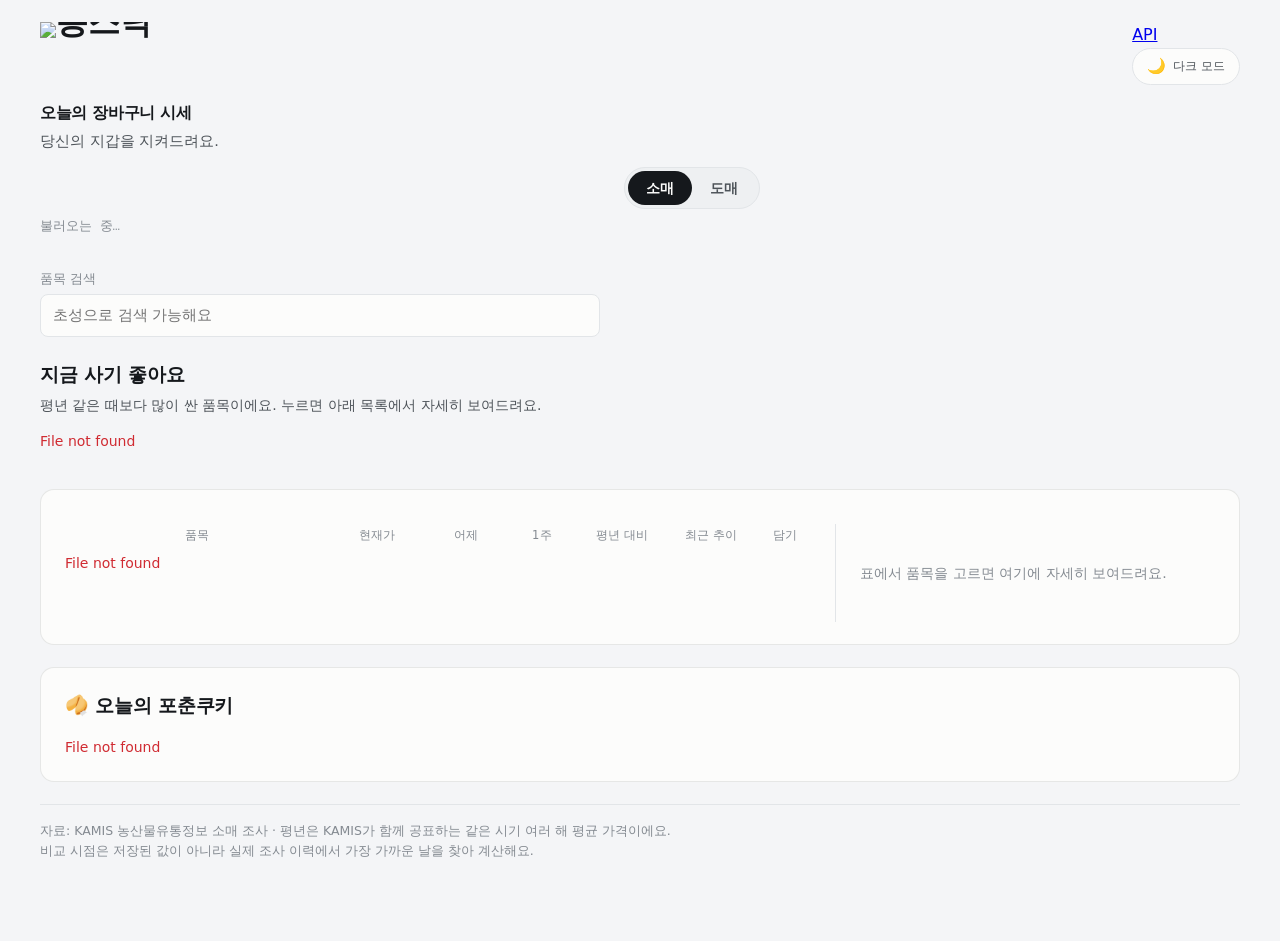
==== commit 76f4ccd6: "개발자 페이지 /developers — 키 발급 · 사용량 그래프 · 엔드포인트 문서 · 메인 화면에 API 버튼 Co-Authored-By: Claude Opus 5.5 <nor" ====
--- a/frontend/index.html
+++ b/frontend/index.html
@@ -583,6 +583,8 @@
           <path d="M5.5 5.5 8 2l2.5 3.5" stroke-linecap="round"/></svg>
         장바구니<b class="n" hidden>0</b>
       </button>
+      <!-- 공개 API 소개 · 키 발급 (/developers) -->
+      <a class="authbtn apilink" href="/developers" title="농스닥 공개 API — 키 발급 · 문서">API</a>
       <!-- 로그인 · 회원가입 버튼. 내용은 /static/auth.js 가 그린다 -->
       <div class="authbox" id="authbox"></div>
       <button class="themebtn" type="button" id="themebtn" aria-pressed="false">
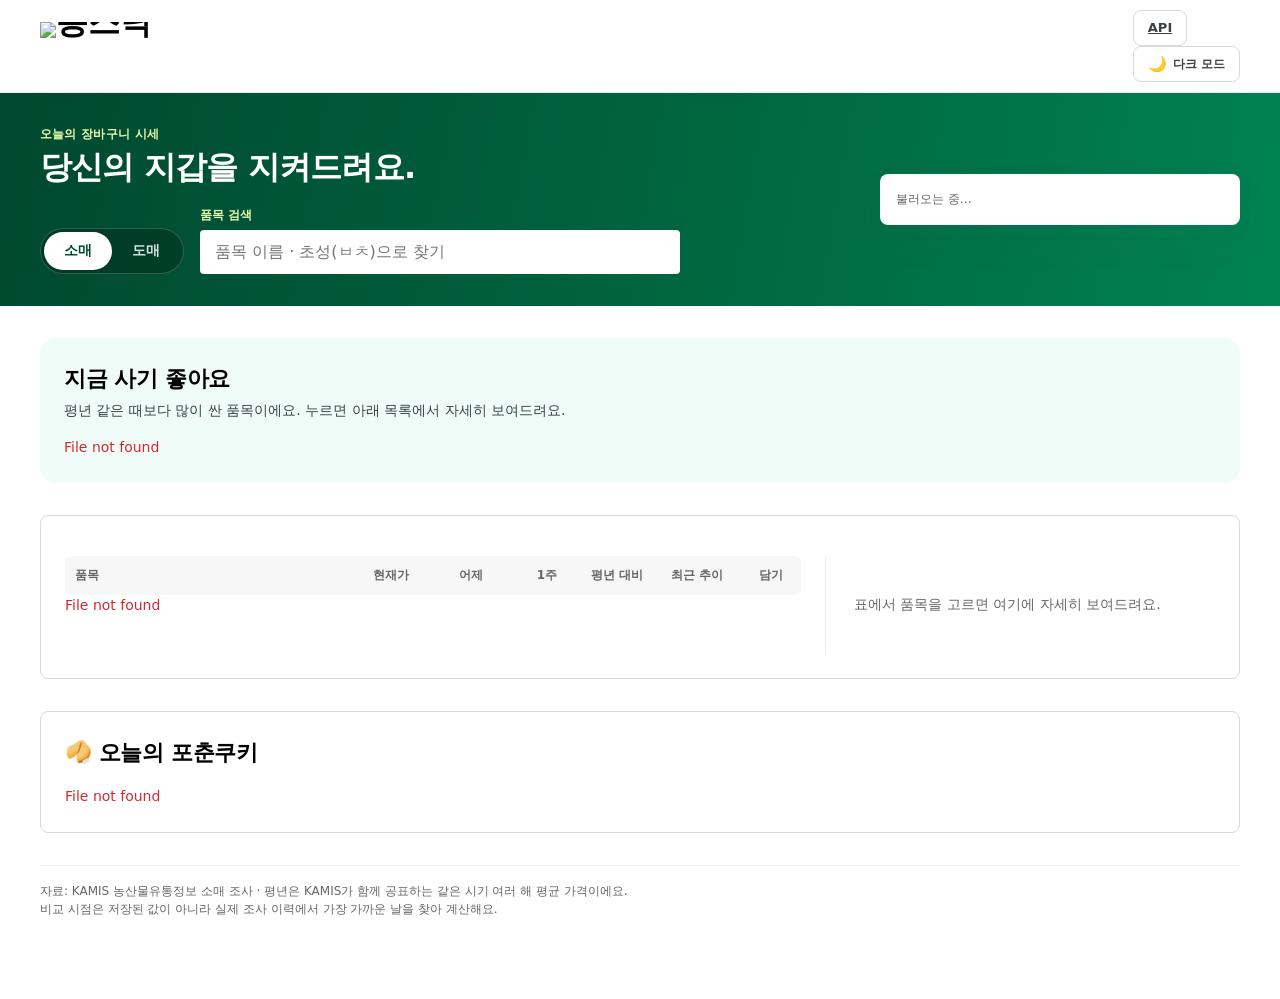
==== commit 3365cefa: "메인 화면 디자인 개편 — NerdWallet 계열 초록 · 민트 스타일, 디자인 토큰 정리 - 색 · 글자 크기 · 간격 · 모서리를 :root 토큰으로 모으고 다크 모드도 같은" ====
--- a/frontend/index.html
+++ b/frontend/index.html
@@ -8,14 +8,49 @@
 <link rel="icon" type="image/png" href="/static/favicon.png">
 <link rel="stylesheet" href="/static/auth.css">
 <link rel="stylesheet" href="/static/cart.css">
+<link rel="stylesheet" href="/static/forecast.css">
 <style>
+/* ── 디자인 토큰 ──────────────────────────────────────────────────────
+   NerdWallet 계열(getdesign 'nerdwallet')을 농스닥에 맞게 옮겼다.
+   · 브랜드 초록은 버튼 · 고른 상태 · 강조 띠에만 쓴다. 가격의 오르내림에는 절대 쓰지 않는다
+     (오름 = 빨강 --up, 내림 = 파랑 --down. 국내 시세 관례).
+   · 그림자 대신 가는 선(--line)과 옅은 민트 바탕(--mint-*)으로 구역을 나눈다.
+   · 글꼴은 기기 기본 글꼴만 쓴다 (외부 글꼴을 받지 않는다). 숫자는 자릿수 폭만 맞춘다(tabular-nums).
+   이름이 같은 옛 토큰(--bg · --card · --ink …)은 auth.css · cart.css 가 그대로 쓰므로 남겨 둔다. */
 :root{
   color-scheme:light;
-  --bg:#f4f5f7; --card:#fcfcfb; --card2:#eef0f2;
-  --ink:#15181c; --ink2:#4d5359; --muted:#848a91;
-  --line:#e2e5e8; --grid:#e8eaec; --hair:rgba(21,24,28,.09);
-  --accent:#2a78d6; --teal:#0f766e; --amber:#b8730a;
+  /* 브랜드 */
+  --brand:#008254;          /* 글자 · 선 · 고른 상태 */
+  --brand-fill:#008254;     /* 채운 버튼 바탕 (흰 글자와 4.9:1) */
+  --brand-deep:#006642;     /* '지금 가격' 칸 */
+  --forest:#00482f;
+  --on-brand:#fff;
+  --lime:#e8fdac;           /* 초록 바탕 위 강조 (초록 위 초록은 안 보인다) */
+  --mint-50:#effcf8; --mint-100:#e3faf2; --mint-200:#b7ecda;
+  --hero-bg:linear-gradient(100deg,#00482f 0%,#006642 55%,#008254 100%);
+  /* 바탕 · 글자 */
+  --bg:#ffffff; --card:#ffffff; --card2:#f7f7f7;
+  --ink:#000000; --ink2:#3d4045; --muted:#64666a; --faint:#b1b3b5;
+  --line:#ebebec; --line-strong:#d8d9da; --grid:#ebebec; --hair:#ebebec;
+  --accent:var(--brand);    /* 초점 테두리 · 강조 (auth.css · cart.css 도 쓴다) */
+  /* 뜻이 있는 색 */
   --up:#d02b32; --down:#006eda;
+  --teal:#7262c8;           /* 평년선 — 실제(빨강 · 파랑) · 브랜드(초록)와 겹치지 않는 보라 */
+  --amber:#b8730a;          /* 조사 끊김 · 수집 멈춤 경고 */
+  --shadow:0 4px 16px rgba(100,102,106,.05),0 16px 40px rgba(100,102,104,.05);
+  --shadow-pop:0 10px 28px rgba(0,0,0,.14);
+
+  /* 글자 크기 단계 */
+  --fs-micro:11px; --fs-cap:12px; --fs-ui:13px; --fs-body:14px; --fs-md:16px;
+  --fs-h3:18px; --fs-h2:22px; --fs-stat:24px; --fs-hero:40px;
+  /* 간격 (8px 기준) */
+  --sp-1:4px; --sp-2:8px; --sp-3:12px; --sp-4:16px; --sp-5:20px; --sp-6:24px; --sp-7:32px; --sp-8:40px;
+  /* 모서리 — 버튼은 거의 네모, 카드 8px, 민트 구역 16px. 고르는 버튼(소매 · 도매 · 칩)은 알약 */
+  --r-xs:4px; --r-sm:6px; --r-md:8px; --r-lg:12px; --r-xl:16px; --r-full:999px;
+
+  --font:system-ui,-apple-system,"Segoe UI","Malgun Gothic","Apple SD Gothic Neo",sans-serif;
+  --maxw:1240px;
+
   /* 포춘쿠키 — 밝은 화면에서는 일반 쿠키와 미색 쪽지 */
   --cookie-bake:none;
   --slip-a:#fffdf6; --slip-b:#fdf6e4; --slip-shadow:rgba(0,0,0,.18);
@@ -23,14 +58,20 @@
   --slip-up:#c02a30; --slip-down:#0b5fc4;
   --slip-border:rgba(0,0,0,.12); --slip-dash:rgba(0,0,0,.18);
 }
-/* 기본은 라이트 모드다. 기기가 다크 모드여도 따라가지 않고, 다크는 버튼으로 고를 때만 쓴다. */
+/* 기본은 라이트 모드다. 기기가 다크 모드여도 따라가지 않고, 다크는 버튼으로 고를 때만 쓴다.
+   어두운 화면도 같은 초록 계열 — 바탕에 초록 기운을 살짝 섞는다. */
 :root[data-theme="dark"]{
   color-scheme:dark;
-  --bg:#0b0c0d; --card:#1a1a19; --card2:#232426;
-  --ink:#fff; --ink2:#c3c2b7; --muted:#8d9299;
-  --line:#2e3033; --grid:#2c2c2a; --hair:rgba(255,255,255,.10);
-  --accent:#3987e5; --teal:#3aa79c; --amber:#d99a2b;
-  --up:#f4514f; --down:#268afe;
+  --brand:#4cc995; --brand-fill:#14774f; --brand-deep:#0f3d2c; --forest:#0b2a1e; --on-brand:#fff;
+  --lime:#d8f58a;
+  --mint-50:#111c18; --mint-100:#15241e; --mint-200:#1d3a2d;
+  --hero-bg:linear-gradient(100deg,#0a2219 0%,#0e3527 60%,#12422f 100%);
+  --bg:#0b0e0d; --card:#141917; --card2:#1b2220;
+  --ink:#f3f6f4; --ink2:#c4cbc8; --muted:#8f9995; --faint:#5b6561;
+  --line:#252e2b; --line-strong:#34403b; --grid:#222a27; --hair:#252e2b;
+  --up:#f4514f; --down:#3b95ff;
+  --teal:#a99bf0; --amber:#d99a2b;
+  --shadow:none; --shadow-pop:0 10px 28px rgba(0,0,0,.5);
   /* 채도를 올리면 초코가 아니라 주황이 된다. 낮추고 어둡게 해야 초콜릿이 된다. */
   --cookie-bake:brightness(.46) saturate(.68) hue-rotate(-6deg) contrast(1.12);
   --slip-a:#241c15; --slip-b:#191310; --slip-shadow:rgba(0,0,0,.6);
@@ -39,450 +80,427 @@
   --slip-border:rgba(255,255,255,.13); --slip-dash:rgba(255,255,255,.17);
 }
 *{box-sizing:border-box}
-body{margin:0;background:var(--bg);color:var(--ink);line-height:1.6;
-  font-family:system-ui,-apple-system,"Segoe UI","Malgun Gothic","Apple SD Gothic Neo",sans-serif}
-.mono,.tick,.big,table,.pct{font-family:ui-monospace,"Cascadia Mono",Consolas,"D2Coding",monospace}
-:root{--maxw:1240px}
-.wrap{max-width:var(--maxw);margin:0 auto;padding:16px 20px 80px;
-  display:flex;flex-direction:column;gap:22px}
-
-/* .wrap 은 세로 flex 라 자식의 최소 폭이 내용 폭을 따라간다. 상세 차트 svg(min-width 560px)가
-   카드를 화면보다 넓히지 않도록 0 으로 묶고, 넘치는 차트는 .chart 안에서 가로로 스크롤된다. */
+body{margin:0;background:var(--bg);color:var(--ink);line-height:1.55;font-family:var(--font);
+  -webkit-text-size-adjust:100%}
+/* 숫자는 본문 글꼴 그대로, 자릿수 폭만 맞춰 세로줄이 맞게 한다 (고정폭 글꼴은 쉼표가 벌어져 읽기 힘들었다) */
+.num,.pr,.big,.tick,.pct,.v{font-variant-numeric:tabular-nums}
+
+.wrap{max-width:var(--maxw);margin:0 auto;padding:var(--sp-7) 20px 80px;
+  display:flex;flex-direction:column;gap:var(--sp-7)}
+/* .wrap 은 세로 flex 라 자식의 최소 폭이 내용 폭을 따라간다. 넓은 차트가 카드를 화면보다 넓히지 않게 묶는다 */
 .wrap > *{min-width:0}
 
-/* ── 장보기 브리핑 ── */
-/* .search 의 flex:1 1 260px 는 가로 줄에 놓일 때를 위한 값이다. 세로로 쌓는 .wrap 안에서는
-   높이 260px 로 먹어 아래에 빈칸이 생기므로 풀어 준다. */
-.search.topsearch{max-width:560px;width:100%;flex:none}
-.topsearch label{font-size:12.5px;color:var(--muted)}
-.brief{display:flex;flex-direction:column}
-.brief .lead{margin-bottom:14px}
-.bcards{display:grid;gap:12px;grid-template-columns:repeat(4,minmax(0,1fr))}
+h2{margin:0 0 var(--sp-1);font-size:var(--fs-h2);font-weight:700;letter-spacing:-.4px;color:var(--ink)}
+.lead{margin:0 0 var(--sp-4);color:var(--ink2);font-size:var(--fs-body)}
+.card{background:var(--card);border:1px solid var(--line-strong);border-radius:var(--r-md);padding:var(--sp-6)}
+.card > h2 + :not(.lead){margin-top:var(--sp-4)}
+.eyebrow{margin:0;font-size:var(--fs-cap);font-weight:700;color:var(--muted);letter-spacing:.02em}
+
+/* ── 맨 위 시세 띠 ── 오늘 조사된 품목이 흘러간다. 손을 올리면 멈춘다.
+   (100vw 로 늘리면 세로 스크롤바 너비만큼 넘쳐 가로 스크롤이 생기므로 .wrap 바깥에 둔다) */
+.ticker{overflow:hidden;border-bottom:1px solid var(--line);background:var(--card2);padding:7px 0}
+.ticker .track{display:inline-flex;white-space:nowrap;animation:tick linear infinite}
+.ticker:hover .track,.ticker:focus-within .track{animation-play-state:paused}
+.ticker .it{display:inline-flex;align-items:baseline;gap:6px;padding:0 16px;font-size:var(--fs-ui);
+  font-variant-numeric:tabular-nums;border-right:1px solid var(--line-strong)}
+.ticker .it:only-child{border-right:none;color:var(--muted)}
+.ticker .it b{font-weight:700}
+.ticker .it .p{color:var(--ink2)}
+.ticker .it .p small{color:var(--muted);font-size:var(--fs-micro);margin-left:1px}
+.ticker .it .up{color:var(--up);font-weight:600} .ticker .it .down{color:var(--down);font-weight:600}
+.ticker .it .flat{color:var(--muted)}
+.ticker .it.lbl{font-size:var(--fs-cap);font-weight:600;color:var(--ink2)}
+.ticker .it.lbl::before{content:"";width:6px;height:6px;border-radius:50%;background:var(--brand);
+  display:inline-block;align-self:center}
+/* 왼쪽에서 오른쪽으로 흐른다. 두 벌 중 앞 벌이 화면 왼쪽 밖에서 시작해 0 까지 밀면 끊김 없이 이어진다 */
+@keyframes tick{from{transform:translateX(-50%)} to{transform:translateX(0)}}
+
+/* ── 상단 바 ── 흰 바탕에 로고 · 오른쪽 버튼. 어느 테마에서도 같은 모양 */
+.navbar{background:var(--card);border-bottom:1px solid var(--line)}
+.nav-inner{max-width:var(--maxw);margin:0 auto;padding:10px 20px;
+  display:flex;align-items:center;justify-content:space-between;gap:var(--sp-3)}
+header h1{margin:0;line-height:0}
+/* 로고 이미지(아이콘 + '농스닥'). 글자가 그림 안에 있어 h1 은 alt 로 이름을 읽게 한다 */
+header h1.logo img{display:block;height:48px;width:auto}
+/* '닥' 글자가 진한 남색이라 어두운 바탕에서는 안 보인다. 다크 모드에서만 밝은 바탕을 깐다 */
+:root[data-theme="dark"] header h1.logo img{background:#f4f5f7;border-radius:var(--r-md);padding:4px 8px;
+  box-sizing:content-box;height:40px}
+
+/* 오른쪽 위 버튼들 — auth.css 의 둥근 버튼을 이 화면에서는 각진 바깥선 버튼으로 바꾼다
+   (auth.css 는 개발자 페이지도 같이 써서 거기는 건드리지 않는다) */
+.topright .authbtn,.themebtn{font:inherit;font-size:var(--fs-ui);font-weight:600;height:36px;padding:0 14px;
+  border-radius:var(--r-md);border:1px solid var(--line-strong);background:var(--card);color:var(--ink2);
+  cursor:pointer;display:inline-flex;align-items:center;gap:6px;white-space:nowrap;flex:none}
+.topright .authbtn:hover,.themebtn:hover{color:var(--brand);border-color:var(--brand)}
+.topright .authbtn.primary{background:var(--brand-fill);border-color:var(--brand-fill);color:var(--on-brand);
+  border-radius:var(--r-xs)}
+.topright .authbtn.primary:hover{color:var(--on-brand);opacity:.9}
+.topright .authbtn:focus-visible,.themebtn:focus-visible{outline:2px solid var(--accent);outline-offset:2px}
+.themebtn .ico{font-size:15px;line-height:1}
+/* 위 버튼 모양이 display 를 덮어써서 숨긴 장바구니 버튼이 다시 보이지 않게 한다 */
+.topright [hidden]{display:none}
+@media (max-width:560px){
+  .nav-inner{padding:8px 12px;gap:var(--sp-2)}
+  header h1.logo img{height:38px}
+  :root[data-theme="dark"] header h1.logo img{height:32px;padding:3px 6px}
+  .topright{gap:6px}
+  .topright .authbtn,.themebtn{height:34px;padding:0 10px}
+  .themebtn .lbl{display:none}
+}
+
+/* ── 초록 띠 (hero) ── 화면에서 유일하게 진한 면. 소매 · 도매 전환과 검색을 여기 둔다.
+   오른쪽은 흰 요약 카드(등락 막대 · 상한가 · 하한가). 띠 아래는 다시 흰 바탕이다. */
+.hero{background:var(--hero-bg);color:#fff}
+.hero-inner{max-width:var(--maxw);margin:0 auto;padding:var(--sp-7) 20px;
+  display:grid;grid-template-columns:minmax(0,1fr) 360px;gap:var(--sp-6) var(--sp-8);align-items:center}
+.hero .eyebrow{color:var(--lime)}
+.hero-title{margin:var(--sp-1) 0 var(--sp-5);font-size:32px;font-weight:700;letter-spacing:-.8px;line-height:1.2}
+.hero-ctl{display:flex;flex-wrap:wrap;align-items:flex-end;gap:var(--sp-3) var(--sp-4)}
+@media (max-width:900px){
+  .hero-inner{grid-template-columns:minmax(0,1fr);padding:var(--sp-5) 16px var(--sp-6)}
+  .hero-title{font-size:24px;margin-bottom:var(--sp-4)}
+}
+@media (max-width:560px){
+  .hero-inner{padding:var(--sp-4) 12px var(--sp-5);gap:var(--sp-4)}
+  .hero-title{font-size:20px;margin-bottom:var(--sp-3)}
+  .mbtn{height:34px;padding:0 16px}
+  .sumcard{padding:var(--sp-3)}
+}
+
+/* 소매 · 도매 전환. 화면 전체가 이 값을 따른다. 한 덩어리 버튼이라 '둘 중 하나'라는 게 모양으로 드러난다 */
+.mkt{display:inline-flex;padding:3px;border-radius:var(--r-full);flex:none;
+  background:rgba(0,0,0,.22);border:1px solid rgba(255,255,255,.18)}
+.mbtn{font:inherit;font-size:var(--fs-body);font-weight:700;height:38px;padding:0 20px;border-radius:var(--r-full);
+  border:0;background:transparent;color:rgba(255,255,255,.85);cursor:pointer}
+.mbtn:hover{color:#fff}
+.mbtn.on{background:#fff;color:var(--forest)}
+.mbtn:focus-visible{outline:2px solid var(--lime);outline-offset:2px}
+
+/* 검색 — 입력하면 품목 · 품종 이름에 그 말이 든 것만 아래에 뜬다 */
+.fld{display:flex;flex-direction:column;gap:5px}
+.fld span{font-size:var(--fs-cap);color:var(--muted)}
+.search{position:relative;flex:1 1 260px;min-width:0}
+.search.topsearch{max-width:480px}
+.topsearch label{font-size:var(--fs-cap);font-weight:700;color:var(--lime)}
+.search input{width:100%}
+select,input[type=search]{font:inherit;font-size:var(--fs-md);height:44px;padding:0 14px;border:1px solid var(--line-strong);
+  border-radius:var(--r-xs);background:var(--card);color:var(--ink);min-width:180px;max-width:100%}
+select{font-size:var(--fs-body);height:40px}
+.hero input[type=search]{border-color:transparent}
+select:focus-visible,input[type=search]:focus-visible{outline:2px solid var(--accent);outline-offset:1px}
+.hero input[type=search]:focus-visible{outline-color:var(--lime);outline-offset:2px}
+.results{position:absolute;z-index:20;left:0;right:0;top:calc(100% + 6px);color:var(--ink);
+  background:var(--card);border:1px solid var(--line-strong);border-radius:var(--r-md);
+  box-shadow:var(--shadow-pop);max-height:320px;overflow-y:auto;padding:5px}
+.results[hidden]{display:none}
+.rrow{display:flex;align-items:baseline;gap:9px;padding:8px 10px;border-radius:var(--r-sm);cursor:pointer;font-size:var(--fs-body)}
+.rrow:hover,.rrow.on{background:var(--mint-50)}
+.rrow .nm{flex:1;min-width:0}
+.rrow .nm small{display:block;color:var(--muted);font-size:var(--fs-micro);
+  white-space:nowrap;overflow:hidden;text-overflow:ellipsis}
+.rrow .st{font-size:var(--fs-micro);color:var(--amber);white-space:nowrap}
+.rrow mark{background:transparent;color:var(--brand);font-weight:700}
+.rnote{padding:8px 10px;font-size:var(--fs-ui);color:var(--muted)}
+.rtip{padding:0 10px 9px;font-size:var(--fs-cap);color:var(--muted)}
+.rtip b{color:var(--brand);font-weight:700}
+
+/* 오른쪽 흰 요약 카드 — 위에 오름 · 내림 · 보합 막대, 아래에 상한가 · 하한가 */
+.sumcard{background:var(--card);color:var(--ink);border-radius:var(--r-md);padding:var(--sp-4);
+  box-shadow:var(--shadow);display:flex;flex-direction:column;gap:var(--sp-3);min-width:0}
+.breadth{display:flex;flex-direction:column;gap:7px;min-width:0}
+.breadth:empty{display:none}
+.breadth .bbar{display:flex;height:8px;border-radius:4px;overflow:hidden;gap:2px;background:var(--card2)}
+.breadth .bbar i{display:block;height:100%}
+.breadth .bbar .u{background:var(--up)} .breadth .bbar .d{background:var(--down)}
+.breadth .bbar .f{background:var(--line-strong)}
+.breadth .blab{display:flex;gap:4px 12px;flex-wrap:wrap;font-size:var(--fs-cap);font-variant-numeric:tabular-nums}
+.breadth .blab b{font-weight:700}
+.breadth .u{color:var(--up)} .breadth .d{color:var(--down)} .breadth .f{color:var(--muted)}
+.asof{font-size:var(--fs-cap);color:var(--muted)}
+.asof:empty{display:none}
+
+/* 자동 수집 신선도 — "언제 조사된 값을 언제 받아왔는지"를 밝힌다.
+   마지막 수집이 24시간을 넘겼으면 --amber 로 경고한다 (--down 파랑은 이 화면에서 '하락'이다) */
+.fresh{display:flex;gap:8px;align-items:center;flex-wrap:wrap;font-size:var(--fs-cap)}
+.fresh[hidden]{display:none}
+.fresh .dot{width:7px;height:7px;border-radius:50%;background:var(--brand);flex:none}
+.fresh .txt{color:var(--muted)}
+.fresh.stale .dot{background:var(--amber)}
+.fresh.stale .txt{color:var(--amber);font-weight:600}
+.fresh .badge{border:1px solid currentColor;border-radius:var(--r-full);padding:1px 8px;
+  font-size:var(--fs-micro);font-weight:600;color:var(--amber)}
+
+/* 오늘의 상한가 · 하한가 3개씩 (요약 카드 안) */
+.movers{border-top:1px solid var(--line);padding-top:var(--sp-3)}
+.movers[hidden]{display:none}
+.movers .mh{display:flex;justify-content:space-between;align-items:baseline;margin-bottom:4px}
+.movers .mh b{font-size:var(--fs-ui)}
+.movers .mh small{font-size:var(--fs-micro);color:var(--muted)}
+.movers .cols{display:grid;grid-template-columns:1fr 1fr;gap:var(--sp-4)}
+.movers .ct{font-size:var(--fs-cap);font-weight:700;margin:0 0 2px}
+.movers .ct.up{color:var(--up)} .movers .ct.down{color:var(--down)}
+.movers button{font:inherit;width:100%;display:flex;justify-content:space-between;gap:6px;
+  padding:5px 2px;border:0;border-top:1px solid var(--line);background:none;color:var(--ink);
+  cursor:pointer;font-size:var(--fs-ui);text-align:left}
+.movers button:hover{background:var(--mint-50)}
+.movers button:focus-visible{outline:2px solid var(--accent);outline-offset:-2px}
+.movers button .nm{white-space:nowrap;overflow:hidden;text-overflow:ellipsis}
+.movers button .up{color:var(--up)} .movers button .down{color:var(--down)}
+.movers button span:last-child{font-variant-numeric:tabular-nums;white-space:nowrap;font-weight:700}
+.movers .none{font-size:var(--fs-cap);color:var(--muted);border-top:1px solid var(--line);padding:5px 2px}
+
+/* 도매가는 대량 단위(10kg 등)라 소매가와 같은 눈으로 읽으면 안 된다. 그걸 미리 알린다 */
+.mktnote{margin:0;padding:var(--sp-3) var(--sp-4);border-radius:var(--r-md);font-size:var(--fs-body);
+  background:var(--lime);color:#1d2a10;border:0}
+.mktnote b{color:#000}
+.mtag{display:inline-block;font-size:var(--fs-micro);font-weight:700;padding:1px 8px;border-radius:var(--r-full);
+  margin-right:6px;vertical-align:1px;background:var(--mint-100);color:var(--brand)}
+
+/* ── 지금 사기 좋아요 ── 옅은 민트 구역 안에 흰 카드. 가격을 가장 크게 */
+.brief{display:flex;flex-direction:column;background:var(--mint-50);border-radius:var(--r-xl);
+  padding:var(--sp-6)}
+.bcards{display:grid;gap:var(--sp-3);grid-template-columns:repeat(4,minmax(0,1fr))}
 @media (max-width:900px){.bcards{grid-template-columns:repeat(2,minmax(0,1fr))}}
 .bcard{font:inherit;color:inherit;text-align:left;cursor:pointer;min-width:0;
-  background:var(--card);border:1px solid var(--hair);border-radius:14px;padding:16px;
+  background:var(--card);border:1px solid var(--line-strong);border-radius:var(--r-md);padding:var(--sp-4);
   display:flex;flex-direction:column;gap:6px}
-.bcard:hover{border-color:var(--muted)}
+.bcard:hover{border-color:var(--brand)}
 .bcard:focus-visible{outline:2px solid var(--accent);outline-offset:2px}
-.bcard .nm{font-size:16.5px;font-weight:650}
-.bcard .kd{font-size:12px;color:var(--muted);white-space:nowrap;overflow:hidden;text-overflow:ellipsis}
-.bcard .pr{font-family:ui-monospace,Consolas,monospace;font-variant-numeric:tabular-nums;
-  font-size:21px;font-weight:700;letter-spacing:-.02em}
-.bcard .pr small{font-family:system-ui,"Malgun Gothic",sans-serif;font-size:12px;font-weight:400;
-  color:var(--muted);margin-left:4px}
+.bcard .nm{font-size:var(--fs-md);font-weight:700}
+.bcard .kd{font-size:var(--fs-cap);color:var(--muted);white-space:nowrap;overflow:hidden;text-overflow:ellipsis}
+.bcard .pr{font-size:var(--fs-stat);font-weight:700;letter-spacing:-.6px;line-height:1.2;
+  display:flex;align-items:baseline;flex-wrap:wrap;gap:0 6px}
+.bcard .pr small{font-size:var(--fs-ui);font-weight:600;color:var(--ink2);letter-spacing:0}
 .bcard .pill{align-self:flex-start}
 .bcard .spark{width:100%;height:30px}
-.bnone{color:var(--ink2);font-size:14px;background:var(--card);border:1px solid var(--hair);
-  border-radius:14px;padding:16px;grid-column:1/-1}
-.dear{display:flex;align-items:center;gap:8px 10px;flex-wrap:wrap;margin-top:14px;font-size:13.5px}
-.dear > b{font-weight:650;margin-right:2px}
-.dear button{font:inherit;font-size:13.5px;color:var(--ink);cursor:pointer;
-  background:var(--card);border:1px solid var(--hair);border-radius:999px;
+.bnone{color:var(--ink2);font-size:var(--fs-body);background:var(--card);border:1px solid var(--line-strong);
+  border-radius:var(--r-md);padding:var(--sp-4);grid-column:1/-1}
+.dear{display:flex;align-items:center;gap:8px 10px;flex-wrap:wrap;margin-top:var(--sp-4);font-size:var(--fs-ui)}
+.dear:empty{display:none}
+.dear > b{font-weight:700;margin-right:2px}
+.dear button{font:inherit;font-size:var(--fs-ui);color:var(--ink);cursor:pointer;
+  background:var(--card);border:1px solid var(--line-strong);border-radius:var(--r-full);
   padding:4px 6px 4px 12px;display:inline-flex;align-items:center;gap:8px}
-.dear button:hover{border-color:var(--muted)}
+.dear button:hover{border-color:var(--brand)}
 .dear button:focus-visible{outline:2px solid var(--accent);outline-offset:2px}
-
-/* 판정 배지 — 평년보다 싸면 파랑(하락), 비싸면 빨강(상승). 차트와 같은 색 규칙이다. */
-.pill{display:inline-flex;align-items:center;font-size:12px;font-weight:650;padding:2px 9px;
-  border-radius:999px;white-space:nowrap;line-height:1.6;background:var(--card2)}
+@media (max-width:560px){
+  .brief{padding:var(--sp-4) var(--sp-3);border-radius:var(--r-lg)}
+  .brief .lead .more{display:none}
+  .bcard{padding:var(--sp-3)}
+  .bcard .pr{font-size:20px}
+}
+
+/* 판정 배지 — 평년보다 싸면 파랑(하락), 비싸면 빨강(상승). 차트와 같은 색 규칙이다 */
+.pill{display:inline-flex;align-items:center;font-size:var(--fs-cap);font-weight:700;padding:2px 9px;
+  border-radius:var(--r-full);white-space:nowrap;line-height:1.6;background:var(--card2)}
 .pill.down{color:var(--down)} .pill.up{color:var(--up)}
 .pill.flat{color:var(--ink2)} .pill.na{color:var(--muted);font-weight:500}
 @supports (background:color-mix(in srgb,red 10%,transparent)){
-  .pill.down{background:color-mix(in srgb,var(--down) 12%,transparent)}
-  .pill.up{background:color-mix(in srgb,var(--up) 12%,transparent)}
+  .pill.down{background:color-mix(in srgb,var(--down) 11%,transparent)}
+  .pill.up{background:color-mix(in srgb,var(--up) 11%,transparent)}
 }
 
 /* 작은 추이선 — 끝점을 찍어 '지금'이 어디인지 보이게 한다.
-   색은 지금 고른 정렬 기준값의 부호를 따른다: 내렸으면(−) 파랑, 올랐으면(+) 빨강, 0 이면 회색.
-   목록 다섯째 칸에 보이는 그 숫자와 같은 값이라, 숫자와 선의 색이 늘 같은 말을 한다.
-   (위쪽 '지금 사기 좋아요' 카드는 평년 대비 영역이라 평년 대비 부호를 쓴다.) */
+   색은 지금 고른 정렬 기준값의 부호를 따른다: 내렸으면(−) 파랑, 올랐으면(+) 빨강, 0 이면 회색. */
 .spark{display:block;overflow:visible;min-width:0}
 .spark .sl{fill:none;stroke:var(--muted);stroke-width:1.6;stroke-linejoin:round;stroke-linecap:round}
-.spark .sa{stroke:none;fill:var(--muted);opacity:.14}
+.spark .sa{stroke:none;fill:var(--muted);opacity:.12}
 .spark .se{fill:var(--ink2)}
 .spark.down .sl{stroke:var(--down)} .spark.down .sa,.spark.down .se{fill:var(--down)}
 .spark.up .sl{stroke:var(--up)} .spark.up .sa,.spark.up .se{fill:var(--up)}
-.nospark{font-size:12px;color:var(--muted)}
-
-/* ── 모든 품목 ── */
-/* 분류 칩과 정렬을 한 줄에. 좁으면 정렬이 칩 아래로 내려간다. */
-.lhead{display:flex;align-items:center;justify-content:space-between;gap:10px 16px;flex-wrap:wrap;margin-bottom:12px}
+.nospark{font-size:var(--fs-cap);color:var(--muted)}
+
+/* ── 모든 품목 (시세판) ── */
+.lhead{display:flex;align-items:center;justify-content:space-between;gap:10px 16px;flex-wrap:wrap;margin-bottom:var(--sp-4)}
 .lhead .chips{flex:1 1 360px;min-width:0}
 .chips{display:flex;gap:6px;overflow-x:auto;scrollbar-width:thin}
-/* 칩과 정렬 상자의 높이를 34px 로 맞춘다 (전에는 칩 35px · 정렬 41px 에 '정렬' 글자가 위에 얹혀 더 높았다) */
-.chip{font:inherit;font-size:13.5px;flex:none;cursor:pointer;height:34px;padding:0 14px;border-radius:20px;
-  border:1px solid var(--line);background:var(--card2);color:var(--ink2);display:inline-flex;align-items:center}
+.chip{font:inherit;font-size:var(--fs-ui);font-weight:600;flex:none;cursor:pointer;height:34px;padding:0 14px;
+  border-radius:var(--r-full);border:1px solid transparent;background:var(--mint-50);color:var(--brand);
+  display:inline-flex;align-items:center}
+.chip:hover{border-color:var(--mint-200)}
+.chip small{font-size:var(--fs-micro);margin-left:5px;opacity:.75;font-variant-numeric:tabular-nums}
+.chip[aria-pressed="true"]{background:var(--brand-fill);color:var(--on-brand);border-color:var(--brand-fill)}
+.chip:focus-visible{outline:2px solid var(--accent);outline-offset:2px}
 /* 휴대폰 전용 정렬 (어제 · 1주 · 평년). 칩과 같은 34px 높이의 한 덩어리 버튼 */
-.msort{display:none;padding:2px;border-radius:999px;background:var(--card2);border:1px solid var(--line);flex:none}
-.msort button{font:inherit;font-size:13px;height:28px;padding:0 12px;border:0;border-radius:999px;
+.msort{display:none;padding:2px;border-radius:var(--r-full);background:var(--card2);border:1px solid var(--line);flex:none}
+.msort button{font:inherit;font-size:var(--fs-ui);height:28px;padding:0 12px;border:0;border-radius:var(--r-full);
   background:transparent;color:var(--ink2);cursor:pointer}
-.msort button[aria-pressed="true"]{background:var(--ink);color:var(--card);font-weight:650}
+.msort button[aria-pressed="true"]{background:var(--ink);color:var(--card);font-weight:700}
 .msort button:focus-visible{outline:2px solid var(--accent);outline-offset:1px}
 @media (max-width:620px){ .msort{display:inline-flex} }
-.chip small{font-size:11.5px;margin-left:4px;opacity:.75;font-family:ui-monospace,Consolas,monospace}
-.chip[aria-pressed="true"]{background:var(--ink);color:var(--card);border-color:var(--ink)}
-.chip:focus-visible{outline:2px solid var(--accent);outline-offset:2px}
-
-/* ── 시세판 (개편 시안 B) ──
-   한 줄에 품목 · 현재가 · 어제 · 1주 · 평년 대비 · 최근 추이 · 담기를 숫자로 다 보여준다.
-   데스크톱(1000px 이상)은 표 오른쪽에 고른 품목의 상세를 붙박이로 두고,
-   그보다 좁으면 지금처럼 고른 줄 바로 아래에 펼친다. */
-.bd-grid{display:grid;grid-template-columns:minmax(0,1fr);gap:20px;align-items:start}
+
+/* 데스크톱(1000px 이상)은 표 오른쪽에 고른 품목의 상세를 붙박이로 두고, 그보다 좁으면 고른 줄 바로 아래에 펼친다 */
+.bd-grid{display:grid;grid-template-columns:minmax(0,1fr);gap:var(--sp-6);align-items:start}
 .bd-side{display:none}
 @media (min-width:1000px){
-  .bd-grid{grid-template-columns:minmax(0,1fr) 380px}
+  .bd-grid{grid-template-columns:minmax(0,1fr) 390px}
   .bd-side{display:block;position:sticky;top:12px;max-height:calc(100vh - 24px);overflow-y:auto;
-    border-left:1px solid var(--line);padding-left:20px}
-}
-.sideempty{color:var(--muted);font-size:14px;padding:24px 4px}
+    border-left:1px solid var(--line);padding-left:var(--sp-6)}
+}
+.sideempty{color:var(--muted);font-size:var(--fs-body);padding:24px 4px}
 .sideempty[hidden]{display:none}
 
-/* 줄 하나 = 품목 하나. 열 머리와 같은 격자를 써서 숫자가 세로로 맞는다.
+/* 줄 하나 = 품목 하나. 품목은 왼쪽, 숫자는 오른쪽 정렬로 자릿수가 세로로 맞는다.
    맨 오른쪽 칸은 장바구니 담기 버튼. 도매에서는 담지 않으므로 그 칸을 뺀다 (.nocart). */
-.lcolh,.lrow{display:grid;gap:10px;align-items:center;
-  grid-template-columns:minmax(0,1.5fr) 92px 66px 66px 74px 84px 44px}
+.lcolh,.lrow{display:grid;gap:12px;align-items:center;
+  grid-template-columns:minmax(0,1.5fr) 96px 62px 62px 74px 84px 40px}
 @media (min-width:621px){
-  .nocart .lcolh,.nocart .lrow{grid-template-columns:minmax(0,1.5fr) 92px 66px 66px 74px 84px}
+  .nocart .lcolh,.nocart .lrow{grid-template-columns:minmax(0,1.5fr) 96px 62px 62px 74px 84px}
 }
 .nocart .lcolh > :nth-child(7){display:none}
-.lcolh{padding:0 8px 6px;font-size:11.5px;color:var(--muted);letter-spacing:.02em}
-/* 표의 모든 칸(머리 · 품목 · 가격 · 등락 · 추이 · 담기)은 가운데 정렬 */
-.lcolh > *{text-align:center}
-/* 어제 · 1주 · 평년 대비 머리는 누르면 그 기준으로 정렬된다 (정렬 상자와 같이 움직인다) */
-.lcolh .sorth{font:inherit;font-size:11.5px;color:inherit;background:none;border:0;padding:2px 0;
-  cursor:pointer;text-align:center;letter-spacing:inherit;white-space:nowrap}
+.lcolh{padding:8px 10px;font-size:var(--fs-cap);font-weight:700;color:var(--muted);background:var(--card2);
+  border-radius:var(--r-sm)}
+.lcolh > *{text-align:right}
+.lcolh > :first-child{text-align:left}
+.lcolh > :nth-child(6),.lcolh > :nth-child(7){text-align:center}
+/* 어제 · 1주 · 평년 대비 머리는 누르면 그 기준으로 정렬된다 */
+.lcolh .sorth{font:inherit;font-size:var(--fs-cap);font-weight:700;color:inherit;background:none;border:0;padding:2px 0;
+  cursor:pointer;text-align:right;white-space:nowrap}
 .lcolh .sorth:hover{color:var(--ink)}
 .lcolh .sorth:focus-visible{outline:2px solid var(--accent);outline-offset:2px;border-radius:3px}
-.lcolh .sorth.on{color:var(--ink);font-weight:700}
+.lcolh .sorth.on{color:var(--brand)}
 .lcolh .sorth.on::after,.msort button.on::after{content:" ↑"}
 .lcolh .sorth.on.desc::after,.msort button.on.desc::after{content:" ↓"}
-/* 줄 아무 데나 눌러도 고른다. 키보드로는 품목 이름 버튼(.nmbtn)으로 고른다. */
-.lrow{cursor:pointer;border-top:1px solid var(--line);padding:8px}
-.lrow:hover,.lrow.open{background:var(--card2)}
-.lrow.open{box-shadow:inset 3px 0 0 var(--ink)}
-.lrow .nmbtn{font:inherit;color:inherit;text-align:center;background:none;border:0;padding:0;
+/* 줄 아무 데나 눌러도 고른다. 키보드로는 품목 이름 버튼(.nmbtn)으로 고른다 */
+.lrow{cursor:pointer;border-bottom:1px solid var(--line);padding:10px}
+.lrow:hover{background:var(--card2)}
+.lrow.open{background:var(--mint-50);box-shadow:inset 3px 0 0 var(--brand)}
+.lrow .nmbtn{font:inherit;color:inherit;text-align:left;background:none;border:0;padding:0;
   cursor:pointer;min-width:0;border-radius:4px}
 .lrow .nmbtn:focus-visible{outline:2px solid var(--accent);outline-offset:3px}
-.lrow .nm{font-size:14px;font-weight:650;min-width:0;display:block}
-.lrow .nm small{display:block;font-weight:400;font-size:11.5px;color:var(--muted);
+.lrow .nm{font-size:var(--fs-body);font-weight:700;min-width:0;display:block}
+.lrow .nm small{display:block;font-weight:400;font-size:var(--fs-micro);color:var(--muted);
   white-space:nowrap;overflow:hidden;text-overflow:ellipsis}
-/* 장바구니 담기 — 장바구니 안에 + 가 든 아이콘 버튼. 이미 담긴 품목은 칠해서 보여준다.
-   수량 조절과 빼기는 장바구니 패널에서 한다. */
+/* 장바구니 담기 — 장바구니 안에 + 가 든 아이콘 버튼. 이미 담긴 품목은 칠해서 보여준다 */
 .addbtn{justify-self:center;display:inline-grid;place-items:center;width:34px;height:34px;padding:0;
-  border:1px solid var(--line);border-radius:9px;background:var(--card);color:var(--ink);cursor:pointer}
-.addbtn:hover:not(:disabled){border-color:var(--ink);background:var(--card2)}
+  border:1px solid var(--line-strong);border-radius:var(--r-sm);background:var(--card);color:var(--brand);cursor:pointer}
+.addbtn:hover:not(:disabled){border-color:var(--brand);background:var(--mint-50)}
 .addbtn:disabled{opacity:.45;cursor:default}
 .addbtn:focus-visible{outline:2px solid var(--accent);outline-offset:2px}
-/* index.html 은 차트용으로 모든 svg 에 width:100% · min-width:560px 를 건다. 아이콘은 크기를 고정한다. */
 .addbtn svg{display:block;width:19px;height:19px;min-width:0}
-.addbtn.has{background:var(--ink);border-color:var(--ink);color:var(--card)}
-.addbtn.has:hover:not(:disabled){background:var(--ink);opacity:.85}
-.lrow .pr{text-align:center;font-family:ui-monospace,Consolas,monospace;font-variant-numeric:tabular-nums;
-  font-weight:650;white-space:nowrap;font-size:13.5px}
-.lrow .pr small{display:block;font-family:system-ui,"Malgun Gothic",sans-serif;font-size:11px;
-  font-weight:400;color:var(--muted)}
+.addbtn.has{background:var(--brand-fill);border-color:var(--brand-fill);color:var(--on-brand)}
+.addbtn.has:hover:not(:disabled){background:var(--brand-fill);opacity:.85}
+.lrow .pr{text-align:right;font-weight:700;white-space:nowrap;font-size:var(--fs-body)}
+.lrow .pr small{display:block;font-size:var(--fs-micro);font-weight:500;color:var(--muted)}
 /* 등락 숫자 칸 (어제 · 1주 · 평년 대비). 지금 정렬 기준인 칸은 굵게 */
-.lrow .num{text-align:center;font-family:ui-monospace,Consolas,monospace;font-variant-numeric:tabular-nums;
-  font-size:13px;font-weight:500;white-space:nowrap}
+.lrow .num{text-align:right;font-size:var(--fs-ui);font-weight:500;white-space:nowrap}
 .lrow .num.on{font-weight:700}
 .num.up{color:var(--up)} .num.down{color:var(--down)} .num.flat{color:var(--muted)}
 .lrow .spark{width:84px;height:22px;justify-self:center}
-/* 휴대폰에서는 품목 · 지금 정렬 기준 숫자 · 가격만 남긴다. 나머지는 고르면 상세에 나온다.
-   장바구니 칸은 가격 아래 둘째 줄로 내린다. */
+/* 휴대폰에서는 품목 · 지금 정렬 기준 숫자 · 가격만 남긴다. 장바구니 칸은 가격 아래 둘째 줄로 내린다 */
 @media (max-width:620px){
-  .lcolh,.lrow{grid-template-columns:minmax(0,1fr) auto auto;gap:6px 12px}
+  .lcolh,.lrow{grid-template-columns:minmax(0,1fr) auto auto;gap:4px 14px}
+  .lrow{padding:10px 6px}
   .lrow .spark,.lrow .num:not(.on),.lcolh > :nth-child(6),.lcolh > :nth-child(7),
   .lcolh .sorth:not(.on){display:none}
   .lrow .nmbtn{grid-column:1;grid-row:1/3}
   .lrow .num.on,.lcolh .sorth.on{grid-column:2;grid-row:1}
   .lrow .pr,.lcolh > :nth-child(2){grid-column:3;grid-row:1}
-  .lrow .addbtn{grid-column:2/4;grid-row:2;justify-self:center}
-}
-.lempty{padding:14px 8px;color:var(--muted);font-size:14px;border-top:1px solid var(--line)}
-
-/* 페이지 이동 — 가운데 정렬. 쪽 버튼 위에 지금 몇 번째를 보는지 숫자로 적는다 */
-.pager{display:flex;flex-direction:column;align-items:center;gap:8px;
-  border-top:1px solid var(--line);padding-top:14px}
+  .lrow .addbtn{grid-column:2/4;grid-row:2;justify-self:end;width:32px;height:30px}
+}
+.lempty{padding:14px 8px;color:var(--muted);font-size:var(--fs-body);border-bottom:1px solid var(--line)}
+
+/* 페이지 이동 */
+.pager{display:flex;flex-direction:column;align-items:center;gap:8px;padding-top:var(--sp-4)}
 .pager[hidden]{display:none}
-.pager .range{font-size:13px;color:var(--muted);font-variant-numeric:tabular-nums}
+.pager .range{font-size:var(--fs-ui);color:var(--muted);font-variant-numeric:tabular-nums}
 .pager .pages{display:flex;align-items:center;justify-content:center;gap:4px;flex-wrap:wrap}
-.pager button{font:inherit;font-size:13.5px;min-width:36px;height:36px;padding:0 10px;cursor:pointer;
-  border:1px solid var(--line);background:var(--card);color:var(--ink2);border-radius:8px;
+.pager button{font:inherit;font-size:var(--fs-ui);min-width:36px;height:36px;padding:0 10px;cursor:pointer;
+  border:1px solid var(--line-strong);background:var(--card);color:var(--ink2);border-radius:var(--r-xs);
   font-variant-numeric:tabular-nums}
-.pager button:hover:not(:disabled){border-color:var(--muted);color:var(--ink)}
-.pager button[aria-current="page"]{background:var(--ink);color:var(--card);border-color:var(--ink);font-weight:650}
+.pager button:hover:not(:disabled){border-color:var(--brand);color:var(--brand)}
+.pager button[aria-current="page"]{background:var(--brand-fill);color:var(--on-brand);border-color:var(--brand-fill);font-weight:700}
 .pager button:disabled{opacity:.4;cursor:default}
 .pager button:focus-visible{outline:2px solid var(--accent);outline-offset:2px}
 .pager .gap{color:var(--muted);padding:0 2px}
-/* 휴대폰에서는 '이전 · 다음' 글자를 빼고 화살표만 남겨 한 줄에 들어가게 한다 */
 @media (max-width:620px){
   .pager button{min-width:32px;height:34px;padding:0 6px}
   .pager .t{display:none}
 }
 
-/* 펼친 상세 */
-.xdetail{border-top:1px solid var(--line);padding:16px 8px 22px;display:flex;flex-direction:column;gap:14px}
-/* 오른쪽 붙박이 칸(380px)에 놓일 때 — 좁은 칸에 맞게 줄인다.
-   차트는 chart() 가 이 칸 너비(약 360px) 그대로의 판으로 그린다. */
-.bd-side .xdetail{border-top:0;padding:0}
-.bd-side .today .big{font-size:34px}
-.bd-side .c{padding:7px 6px}
-.bd-side .c .v{font-size:13px;letter-spacing:-.5px}
+/* ── 고른 품목의 상세 ── */
+.xdetail{border-bottom:1px solid var(--line);padding:var(--sp-4) 6px var(--sp-6);display:flex;flex-direction:column;gap:var(--sp-3)}
+.bd-side .xdetail{border-bottom:0;padding:0}
 .kindfld{align-self:flex-start;max-width:100%}
 .kindfld[hidden]{display:none}
 
-/* ── 상단 바 ── 시세 띠를 화면 전체 너비로 깔기 위한 껍데기.
-   색은 본문과 같이 테마를 따른다. */
-/* 아래 여백은 작게 둔다. 본문(.wrap)의 위 여백과 겹쳐 머리와 검색칸 사이가 휑하게 비었다. */
-.topbar-inner{max-width:var(--maxw);margin:0 auto;padding:22px 20px 10px;
-  display:flex;align-items:flex-start;justify-content:space-between;gap:16px}
-/* 좁으면 로그인 · 테마 버튼(줄바꿈 안 됨)이 제목을 밀어내 화면 밖으로 나간다. 위로 올린다. */
-@media (max-width:560px){
-  .topbar-inner{flex-direction:column-reverse;gap:8px;padding:12px 16px 6px}
-  .topbar-inner .topside{align-self:stretch}
-}
-
-/* 오른쪽 위 묶음 — 버튼 줄 아래에 오늘의 상한가 · 하한가 */
-.topside{display:flex;flex-direction:column;align-items:flex-end;gap:12px;flex:none}
-.movers{width:300px;background:var(--card);border:1px solid var(--hair);border-radius:14px;
-  padding:12px 14px;box-sizing:border-box}
-.movers[hidden]{display:none}
-@media (max-width:560px){ .movers{width:100%} }
-.movers .mh{display:flex;justify-content:space-between;align-items:baseline;margin-bottom:6px}
-.movers .mh b{font-size:13.5px}
-.movers .mh small{font-size:11.5px;color:var(--muted)}
-.movers .cols{display:grid;grid-template-columns:1fr 1fr;gap:12px}
-.movers .ct{font-size:12px;font-weight:650;margin:0 0 2px}
-.movers .ct.up{color:var(--up)} .movers .ct.down{color:var(--down)}
-.movers button{font:inherit;width:100%;display:flex;justify-content:space-between;gap:6px;
-  padding:4px 2px;border:0;border-top:1px solid var(--line);background:none;color:var(--ink);
-  cursor:pointer;font-size:13px;text-align:left}
-.movers button:hover{background:var(--card2)}
-.movers button .nm{white-space:nowrap;overflow:hidden;text-overflow:ellipsis}
-.movers button .up{color:var(--up)} .movers button .down{color:var(--down)}
-.movers button span:last-child{font-variant-numeric:tabular-nums;white-space:nowrap;font-weight:600}
-.movers .none{font-size:12.5px;color:var(--muted);border-top:1px solid var(--line);padding:4px 2px}
-
-/* 테마 전환 버튼 */
-.themebtn{font:inherit;font-size:13.5px;padding:8px 14px;border-radius:20px;cursor:pointer;
-  border:1px solid var(--line);background:var(--card);color:var(--ink2);
-  display:inline-flex;align-items:center;gap:7px;white-space:nowrap;flex:none}
-.themebtn:hover{color:var(--ink);border-color:var(--muted)}
-.themebtn:focus-visible{outline:2px solid var(--accent);outline-offset:2px}
-.themebtn .ico{font-size:15px;line-height:1}
-
-/* 로고 이미지 (아이콘 + '농스닥' 가로형). 글자가 그림 안에 있으므로 h1 은 alt 로 이름을 읽게 한다.
-   원본(292x105)보다 작게 쓰므로 흐려지지 않는다. 56px 는 작다고 해서 72px 로 키웠다. */
-header h1{margin:0;line-height:0}
-header h1.logo img{display:block;height:72px;width:auto}
-@media (max-width:560px){ header h1.logo img{height:58px} }
-/* '닥' 글자가 진한 남색이라 어두운 바탕에서는 안 보인다. 다크 모드에서만 밝은 바탕을 깐다. */
-:root[data-theme="dark"] header h1.logo img{background:#f4f5f7;border-radius:12px;padding:6px 10px;
-  box-sizing:content-box}
-header .tagline{margin:6px 0 0;font-size:16px;color:var(--ink);font-weight:600;
-  letter-spacing:-.3px}
-header p{margin:0;color:var(--ink2);font-size:14.5px}
-header .lede{margin-top:4px}
-
-/* 휴대폰(390x844)에서는 머리가 화면 절반을 넘게 차지해 첫 화면에 '지금 사기 좋아요'가
-   제목만 겨우 보였다. 글자 · 여백을 줄이고, 테마 버튼은 아이콘만, 등락 요약은 한 줄로 줄인다. */
-@media (max-width:560px){
-  header .tagline{font-size:14.5px;margin-top:4px}
-  header .lede{font-size:13.5px;margin-top:0}
-  .mktrow{margin-top:10px;gap:12px}
-  header .mbtn{padding:5px 14px;font-size:13.5px}
-  .themebtn .lbl{display:none}
-  .themebtn{padding:8px 11px}
-  .breadth .blab{font-size:12px;gap:2px 10px}
-  .wrap{padding-top:8px;gap:16px}
-  .brief .lead .more{display:none}
-}
-
-/* 소매 · 도매 전환. 화면 전체가 이 값을 따르므로 제목 바로 아래, 가장 먼저 눈에 띄는 곳에 둔다.
-   한 덩어리 버튼(세그먼트)이라 '둘 중 하나'라는 게 모양으로 드러난다. */
-.mkt{display:inline-flex;margin-top:14px;padding:3px;border-radius:999px;
-  background:var(--card2);border:1px solid var(--line)}
-.mbtn{font:inherit;font-size:14px;font-weight:600;padding:6px 18px;border-radius:999px;
-  border:0;background:transparent;color:var(--ink2);cursor:pointer}
-.mbtn:hover{color:var(--ink)}
-.mbtn.on{background:var(--ink);color:var(--card)}
-.mbtn:focus-visible{outline:2px solid var(--accent);outline-offset:2px}
-/* 도매가는 대량 단위(10kg 등)라 소매가와 같은 눈으로 읽으면 안 된다. 그걸 미리 알린다. */
-.mktnote{margin:0 0 14px;padding:9px 12px;border-radius:10px;font-size:13.5px;
-  background:var(--card2);color:var(--ink2)}
-.mktnote b{color:var(--ink)}
-.mtag{display:inline-block;font-size:11.5px;font-weight:700;padding:1px 7px;border-radius:999px;
-  margin-right:6px;vertical-align:1px;border:1px solid var(--teal);color:var(--teal)}
+/* 이름 줄 */
+.dhead .name{font-size:var(--fs-h3);font-weight:700;letter-spacing:-.3px;line-height:1.3}
+.dhead .sub{font-size:var(--fs-cap);color:var(--muted);margin-top:2px}
+
+/* 지금 가격 — 진한 초록 칸에 흰 큰 숫자. 바로 아래 예상 가격(forecast.css)과 한 덩어리로 읽힌다 */
+.nowbox{margin-top:var(--sp-3);background:var(--brand-deep);color:#fff;border-radius:var(--r-md);
+  padding:var(--sp-4) var(--sp-5);display:flex;flex-wrap:wrap;align-items:flex-end;justify-content:space-between;gap:var(--sp-1) var(--sp-4)}
+.nowbox .nlab{font-size:var(--fs-cap);font-weight:700;color:var(--lime);width:100%}
+.nowbox .big{font-size:var(--fs-hero);font-weight:800;letter-spacing:-1.2px;line-height:1.05;white-space:nowrap}
+.nowbox .big small{font-size:20px;font-weight:700;margin-left:2px;letter-spacing:0}
+.nowbox .unit{font-size:var(--fs-body);font-weight:600;color:rgba(255,255,255,.88);padding-bottom:4px}
 /* 도매는 단위를 가격만큼 크게 — '14,600원' 을 한 포기 값으로 읽지 않도록 */
-.today .unit.wh{font-size:16px;font-weight:700;color:var(--teal)}
-
-/* 시세판 머리 — 오늘 몇 개가 오르고 내렸는지(증권 시세판의 '등락 종목 수')를 넓은 막대로,
-   그 아래에 숫자와 조사일을 적고, 오른쪽에 소매 · 도매 전환을 둔다. */
-header{flex:1 1 auto;min-width:0}
-.mktrow{display:flex;align-items:center;gap:12px 20px;margin-top:14px;width:min(720px,100%)}
-.mktrow .mkt{margin-top:0;flex:none}
-.breadth{flex:1 1 auto;min-width:0;display:flex;flex-direction:column;gap:7px}
-.breadth .bbar{display:flex;height:8px;border-radius:4px;overflow:hidden;gap:2px;background:var(--card)}
-.breadth .bbar i{display:block;height:100%}
-.breadth .bbar .u{background:var(--up)} .breadth .bbar .d{background:var(--down)}
-.breadth .bbar .f{background:var(--line)}
-.breadth .blab{display:flex;gap:4px 14px;flex-wrap:wrap;font-size:12.5px;
-  font-family:ui-monospace,Consolas,monospace;font-variant-numeric:tabular-nums}
-.breadth .blab b{font-weight:700}
-.breadth .u{color:var(--up)} .breadth .d{color:var(--down)} .breadth .f{color:var(--muted)}
-
-/* 시세 띠 — 오늘 조사된 품목이 흘러간다. 손을 올리면 멈춘다.
-   화면 전체 너비로 깔려고 .wrap 바깥, 문서 맨 위에 둔다.
-   (100vw 로 늘리면 세로 스크롤바 너비만큼 넘쳐 가로 스크롤이 생긴다.) */
-.ticker{overflow:hidden;border-bottom:1px solid var(--line);
-  background:var(--card);padding:10px 0}
-.ticker .track{display:inline-flex;white-space:nowrap;animation:tick linear infinite}
-.ticker:hover .track,.ticker:focus-within .track{animation-play-state:paused}
-.ticker .it{display:inline-flex;align-items:baseline;gap:7px;padding:0 16px;
-  font-size:13px;font-family:ui-monospace,Consolas,monospace;
-  border-right:1px solid var(--hair)}
-.ticker .it:only-child{border-right:none;color:var(--muted)}
-.ticker .it b{font-weight:650;font-family:inherit}
-.ticker .it .p{color:var(--ink2)}
-.ticker .it .up{color:var(--up)} .ticker .it .down{color:var(--down)}
-.ticker .it .flat{color:var(--muted)}
-/* 비교 기준 표시 — 값과 헷갈리지 않게 작은 꼬리표 모양 */
-.ticker .it.lbl{font-size:11.5px;font-weight:600;color:var(--ink2);font-family:inherit}
-.ticker .it.lbl::before{content:"";width:6px;height:6px;border-radius:50%;background:var(--muted);
-  display:inline-block;align-self:center}
-/* 왼쪽에서 오른쪽으로 흐른다. 두 벌 중 앞 벌이 화면 왼쪽 밖에 있는 데서 시작해
-   0 까지 밀면, 끝나는 모습과 시작하는 모습이 같아 끊김 없이 이어진다.
-   OS 의 '애니메이션 줄이기' 설정과 상관없이 흐르게 둔다 — 멈추려면 손을 올린다. */
-@keyframes tick{from{transform:translateX(-50%)} to{transform:translateX(0)}}
-.asof{font-size:12.5px;color:var(--muted);margin-top:8px;
-  font-family:ui-monospace,Consolas,monospace}
-
-/* 자동 수집 신선도. "언제 조사된 값을 언제 받아왔는지"를 밝힌다.
-   자동 갱신은 눈에 안 보이므로 근거를 적어 두지 않으면 사용자가 믿을 수 없다. */
-.fresh{display:flex;gap:8px;align-items:center;flex-wrap:wrap;
-  font-size:12.5px;margin-top:6px;font-family:ui-monospace,Consolas,monospace}
-.fresh .dot{width:7px;height:7px;border-radius:50%;background:var(--up);flex:none}
-.fresh .txt{color:var(--muted)}
-/* 마지막 수집이 24시간을 넘겼으면 경고. 수집기가 죽으면 화면은 어제 값을
-   오늘 값처럼 계속 보여주므로, 사용자도 우리도 알 수 있어야 한다.
-   경고색은 --amber 를 쓴다. --down(파랑)은 이 화면에서 '하락'이라
-   경고로 읽히지 않는다. 철 지난 품목의 .stalebar 와 같은 색이다. */
-.fresh.stale .dot{background:var(--amber)}
-.fresh.stale .txt{color:var(--amber);font-weight:600}
-.fresh .badge{border:1px solid currentColor;border-radius:999px;
-  padding:1px 8px;font-size:11.5px;color:var(--amber)}
-
-.card{background:var(--card);border:1px solid var(--hair);border-radius:14px;padding:22px 24px}
-h2{margin:0 0 4px;font-size:19px;letter-spacing:-.2px}
-.lead{margin:0 0 16px;color:var(--ink2);font-size:14px}
-/* 설명글을 뺀 카드는 제목이 내용에 붙어버린다. 그만큼을 띄운다. */
-.card > h2 + :not(.lead){margin-top:16px}
-
-.fld{display:flex;flex-direction:column;gap:5px}
-.fld span{font-size:12.5px;color:var(--muted)}
-select,input[type=search]{font:inherit;font-size:14.5px;padding:9px 12px;border:1px solid var(--line);
-  border-radius:8px;background:var(--card);color:var(--ink);min-width:180px;max-width:100%}
-select:focus-visible,input[type=search]:focus-visible{outline:2px solid var(--accent);outline-offset:1px}
-
-/* ── 검색 ── 입력하면 품목·품종 이름에 그 말이 든 것만 아래에 뜬다 */
-.search{position:relative;flex:1 1 260px;min-width:220px}
-.search input{width:100%}
-.results{position:absolute;z-index:20;left:0;right:0;top:calc(100% + 6px);
-  background:var(--card);border:1px solid var(--line);border-radius:10px;
-  box-shadow:0 10px 28px rgba(0,0,0,.14);max-height:320px;overflow-y:auto;padding:5px}
-.results[hidden]{display:none}
-.rrow{display:flex;align-items:baseline;gap:9px;padding:8px 10px;border-radius:7px;
-  cursor:pointer;font-size:14px}
-.rrow:hover,.rrow.on{background:var(--card2)}
-.rrow .nm{flex:1;min-width:0}
-.rrow .nm small{display:block;color:var(--muted);font-size:11.5px;
-  white-space:nowrap;overflow:hidden;text-overflow:ellipsis}
-.rrow .st{font-size:11.5px;color:var(--amber);white-space:nowrap}
-.rrow mark{background:transparent;color:var(--accent);font-weight:700}
-.rnote{padding:8px 10px;font-size:13px;color:var(--muted)}
-.rtip{padding:0 10px 9px;font-size:12.5px;color:var(--muted)}
-.rtip b{color:var(--accent);font-weight:700}
-
-/* 철이 지나 조사가 끊긴 품목은 마지막 가격이 '오늘 가격'처럼 보인다.
-   검색 목록에는 'N일째 조사 없음'을 적어 두었으니 상세에도 같은 사실을 알린다. */
-.stalebar{display:flex;gap:8px;align-items:flex-start;margin-bottom:14px;
-  padding:10px 13px;border-radius:9px;font-size:13.5px;line-height:1.5;
-  color:var(--amber);background:var(--card2);border:1px solid var(--hair)}
+.nowbox .unit.wh{font-size:var(--fs-md);font-weight:800;color:var(--lime)}
+.bd-side .nowbox .big{font-size:36px}
+@media (max-width:620px){ .nowbox{padding:var(--sp-3) var(--sp-4)} .nowbox .big{font-size:34px} }
+
+/* 상세의 '장바구니에 담기' (모양은 cart.css, 이 화면에서는 각진 바깥선 버튼으로) */
+.addcart{border-radius:var(--r-xs);border-color:var(--brand);color:var(--brand);background:var(--card)}
+.addcart:hover{background:var(--mint-50);color:var(--brand)}
+.addrow{margin-top:var(--sp-3)}
+
+/* 철이 지나 조사가 끊긴 품목은 마지막 가격이 '오늘 가격'처럼 보인다. 상세에도 같은 사실을 알린다 */
+.stalebar{display:flex;gap:8px;align-items:flex-start;margin-bottom:var(--sp-3);
+  padding:10px 13px;border-radius:var(--r-md);font-size:var(--fs-ui);line-height:1.5;
+  color:var(--amber);background:var(--card2);border:1px solid var(--line)}
 .stalebar b{font-weight:700}
-
-/* 1~3일 묵은 값에 붙이는 작은 배지. 경고바보다 약하게 — 주말이 낀 이틀 전 값은
-   장 볼 때 충분히 쓸 만해서 큰 경고를 띄울 일이 아니다. 다만 '오늘 가격'으로
-   읽히지는 않아야 한다. */
-.agobadge{display:inline-block;margin-left:6px;padding:1px 7px;border-radius:999px;
-  font-size:11.5px;font-weight:600;color:var(--amber);
-  background:var(--card2);border:1px solid var(--hair)}
-
-.today{display:flex;flex-wrap:wrap;align-items:baseline;gap:10px 16px;
-  padding-bottom:16px;border-bottom:1px solid var(--line)}
-.today .name{font-size:16px;font-weight:650}
-.today .sub{font-size:13px;color:var(--muted)}
-.today .big{font-size:42px;font-weight:700;letter-spacing:-.02em;line-height:1.1}
-.today .unit{font-size:14px;color:var(--ink2)}
-
-/* 비교 — 어제 · 1주 · 평년 · 1년 전을 한 줄 네 칸에 % 만. 칸 사이는 1px 선으로 나눈다 */
-.cmp{display:grid;grid-template-columns:repeat(5,minmax(0,1fr));gap:1px;margin-top:16px;
-  background:var(--line);border:1px solid var(--line);border-radius:10px;overflow:hidden}
-.c{background:var(--card);padding:9px 11px;display:flex;flex-direction:column;gap:2px;min-width:0}
+/* 1~3일 묵은 값에 붙이는 작은 배지 */
+.agobadge{display:inline-block;margin-left:6px;padding:0 7px;border-radius:var(--r-full);
+  font-size:var(--fs-micro);font-weight:700;color:#3d2a00;background:var(--lime)}
+
+/* 비교 — 어제 · 1주 · 1개월 · 평년 · 1년 전. 작은 제목 아래 값, 칸 사이는 가는 선 */
+.cmp{display:grid;grid-template-columns:repeat(5,minmax(0,1fr));margin-top:var(--sp-4);
+  border-top:1px solid var(--line);border-bottom:1px solid var(--line)}
+.c{padding:var(--sp-2) 6px;display:flex;flex-direction:column;gap:2px;min-width:0;border-left:1px solid var(--line)}
+.c:first-child{border-left:0;padding-left:0}
 .c[title]{cursor:help}
-.c .l{font-size:12px;color:var(--muted)}
-.c .v{font-size:16px;font-weight:700;letter-spacing:-.3px;
-  font-family:ui-monospace,Consolas,monospace;font-variant-numeric:tabular-nums}
+.c .l{font-size:var(--fs-micro);color:var(--muted);font-weight:600}
+.c .v{font-size:var(--fs-body);font-weight:700;letter-spacing:-.3px;white-space:nowrap}
 .c.up .v{color:var(--up)} .c.down .v{color:var(--down)}
 .c.flat .v,.c.na .v{color:var(--muted)}
-/* 휴대폰은 네 칸이 약 75px 씩이라 숫자를 조금 줄인다 */
-/* 휴대폰 · 오른쪽 상세 칸은 다섯 칸이 60~70px 씩이라 숫자 · 여백을 줄인다 */
-@media (max-width:620px){ .c{padding:7px 6px} .c .l{font-size:11px} .c .v{font-size:12.5px;letter-spacing:-.5px} }
-
-.chart{overflow-x:auto;margin-top:18px}
+@media (max-width:620px){ .c .v{font-size:var(--fs-ui);letter-spacing:-.5px} }
+.bd-side .c .v{font-size:var(--fs-ui);letter-spacing:-.5px}
+
+/* 상세 차트 — 칸 너비 그대로의 판으로 그린다(chart()). 1 단위 = 화면 1px 이라 글자가 늘 제 크기다 */
+.chart{overflow-x:auto;margin-top:var(--sp-4)}
 svg{display:block;width:100%;min-width:560px}
-/* 상세 차트는 칸 너비 그대로의 판으로 그린다(chart()). 늘이거나 줄이지 않으므로 글자가 늘 제 크기다.
-   칸보다 커질 일은 없지만, 혹시 커지면 줄여서라도 칸 안에 넣는다. */
 .chart svg{min-width:0;max-width:100%;height:auto}
 .grid-l{stroke:var(--grid);stroke-width:1}
-.tick{font-size:11px;fill:var(--muted)}   /* 상세 차트는 1 단위 = 1px 이라 실제 11px */
-/* 주식 차트처럼 방향에 따라 색이 바뀐다 — 오르면 빨강, 내리면 파랑 */
+.tick{font-size:11px;fill:var(--muted)}
+/* 방향에 따라 색이 바뀐다 — 오르면 빨강, 내리면 파랑 */
 .series{fill:none;stroke-width:2;stroke-linejoin:round;stroke-linecap:round}
-.area{stroke:none;fill-opacity:.10}
+.area{stroke:none;fill-opacity:.08}
 .dot{stroke:var(--card);stroke-width:2}
 .series.up{stroke:var(--up)}    .area.up{fill:var(--up)}    .dot.up{fill:var(--up)}
 .series.down{stroke:var(--down)} .area.down{fill:var(--down)} .dot.down{fill:var(--down)}
 .series.flat{stroke:var(--muted)} .area.flat{fill:var(--muted)} .dot.flat{fill:var(--muted)}
-/* 평년선은 비교용 배경이라 점선에 가늘게 — 실제 가격선을 가리지 않게 한다 */
-.series.norm{stroke:var(--teal);stroke-width:1.6;stroke-dasharray:5 4;opacity:.9}
-.lbl{font-size:12px;fill:var(--ink2)}
-.lbl.norm{fill:var(--teal)}
-
-.legend{display:inline-flex;align-items:center;gap:6px;font-size:12.5px;color:var(--ink2)}
+/* 평년선은 비교용 배경이라 점선에 가늘게 */
+.series.norm{stroke:var(--teal);stroke-width:1.5;stroke-dasharray:5 4;opacity:.85}
+.lbl{font-size:12px;font-weight:700;fill:var(--ink)}
+.lbl.norm{fill:var(--teal);font-weight:600}
+.legend{display:inline-flex;align-items:center;gap:6px;font-size:var(--fs-cap);color:var(--ink2)}
 .legend i{width:15px;border-top:2.5px solid currentColor;display:block}
 .legend.norm{color:var(--teal)}
 .legend.norm i{border-top-width:2px;border-top-style:dashed}
-/* 범례는 그래프 바로 아래 가운데 */
 .chart-legend{display:flex;justify-content:center;gap:16px;margin-top:6px}
-
-/* 신선도 줄의 '수집이 멈춰 있어요' 배지가 쓴다 (모양은 .fresh .badge 에서 덮어쓴다) */
-.badge{font-size:14px;font-weight:660;padding:3px 10px;border-radius:20px;
-  font-family:ui-monospace,Consolas,monospace}
-
 
 /* ── 포춘쿠키 ── 쿠키를 눌러 깨면 안에서 종이가 나온다 */
 .cookiebox{display:flex;flex-direction:column;align-items:center;gap:6px;padding:10px 0 4px}
 .cookie{position:relative;width:104px;height:104px;padding:0;border:0;background:none;
   cursor:pointer;font-size:76px;line-height:104px;text-align:center}
-.cookie .half{position:absolute;inset:0;display:block;transform-origin:50% 60%;
-  filter:var(--cookie-bake)}
+.cookie .half{position:absolute;inset:0;display:block;transform-origin:50% 60%;filter:var(--cookie-bake)}
 .cookie .half.l{clip-path:inset(0 50% 0 0)}
 .cookie .half.r{clip-path:inset(0 0 0 50%)}
 .cookie:focus-visible{outline:2px solid var(--accent);outline-offset:6px;border-radius:12px}
-/* 눌러 달라고 살짝 흔들린다. 손을 올리면 빨라진다. */
 @keyframes wob{0%,100%{transform:rotate(-5deg)} 50%{transform:rotate(5deg)}}
 .cookie:not(.crack){animation:wob 2.6s ease-in-out infinite}
 .cookie:not(.crack):hover{animation-duration:.9s}
-/* 깨질 때 두 쪽이 갈라져 떨어진다 */
 @keyframes crackL{
   30%{transform:translate(-6px,-3px) rotate(-7deg)}
   100%{transform:translate(-46px,26px) rotate(-32deg);opacity:0}}
@@ -492,7 +510,7 @@
 .cookie.crack{animation:none}
 .cookie.crack .half.l{animation:crackL .48s cubic-bezier(.3,.1,.5,1) forwards}
 .cookie.crack .half.r{animation:crackR .48s cubic-bezier(.3,.1,.5,1) forwards}
-.cookiehint{margin:0;font-size:13.5px;color:var(--muted)}
+.cookiehint{margin:0;font-size:var(--fs-ui);color:var(--muted)}
 .baked{display:inline-block;filter:var(--cookie-bake)}
 
 /* 쿠키 속 쪽지 — 종이라서 두 테마 모두 같은 미색이다 */
@@ -510,33 +528,38 @@
 .slip{animation:slipOut .34s ease-out both}
 .slip .top{display:flex;align-items:baseline;gap:10px;flex-wrap:wrap}
 .slip .nm{font-size:17px;font-weight:700}
-.slip .kd{font-size:12.5px;color:var(--muted)}
-.slip .pr{margin-left:auto;font-size:24px;font-weight:700;letter-spacing:-.4px;
-  font-family:ui-monospace,Consolas,monospace}
-.slip .pct{font-size:16px;font-weight:660;font-family:ui-monospace,Consolas,monospace}
+.slip .kd{font-size:var(--fs-cap);color:var(--muted)}
+.slip .pr{margin-left:auto;font-size:var(--fs-stat);font-weight:700;letter-spacing:-.5px}
+.slip .pr small{font-size:var(--fs-cap);font-weight:600;color:var(--ink2);margin-left:3px;letter-spacing:0}
+.slip .pct{font-size:var(--fs-md);font-weight:700}
 .slip .pct.up{color:var(--up)} .slip .pct.down{color:var(--down)}
 .slip .pct.flat{color:var(--muted)}
-.slip .flow{font-size:12.5px;color:var(--ink2);margin-top:6px;
-  font-family:ui-monospace,Consolas,monospace}
-.slip .msg{font-size:15px;margin-top:10px;padding-top:10px;
-  border-top:1px dashed var(--slip-dash);font-weight:600}
-
-.fbtn{font:inherit;font-size:14.5px;padding:11px 20px;border-radius:24px;cursor:pointer;
-  border:1px solid var(--ink);background:var(--ink);color:var(--card);white-space:nowrap}
-.fbtn:hover{opacity:.88}
+.slip .flow{font-size:var(--fs-cap);color:var(--ink2);margin-top:6px;font-variant-numeric:tabular-nums}
+.slip .msg{font-size:15px;margin-top:10px;padding-top:10px;border-top:1px dashed var(--slip-dash);font-weight:600}
+.fbtn{font:inherit;font-size:var(--fs-body);font-weight:700;height:44px;padding:0 20px;border-radius:var(--r-xs);cursor:pointer;
+  border:1px solid var(--brand-fill);background:var(--brand-fill);color:var(--on-brand);white-space:nowrap}
+.fbtn:hover{opacity:.9}
 .fbtn:focus-visible{outline:2px solid var(--accent);outline-offset:2px}
+#fortune > .asof{margin-top:var(--sp-2)}
 
 /* 움직임을 줄이는 설정이면 흔들지도 깨지지도 않고 바로 보여준다 */
 @media (prefers-reduced-motion:reduce){
   .cookie:not(.crack),.cookie.crack .half{animation:none}
   .cookie.crack .half{opacity:0}
   .slip{animation:none}
-}
-
-.err{color:var(--up);font-size:14px}
-.loading{color:var(--muted);font-size:14px}
-footer{border-top:1px solid var(--line);padding-top:16px;font-size:12.5px;color:var(--muted)}
-@media (prefers-reduced-motion:reduce){*{transition:none!important}}
+  *{transition:none!important}
+}
+
+.err{color:var(--up);font-size:var(--fs-body)}
+.loading{color:var(--muted);font-size:var(--fs-body)}
+footer{border-top:1px solid var(--line);padding-top:var(--sp-4);font-size:var(--fs-cap);color:var(--muted)}
+
+/* 휴대폰 공통 여백 */
+@media (max-width:560px){
+  .wrap{padding:var(--sp-5) 12px 64px;gap:var(--sp-6)}
+  .card{padding:var(--sp-4) var(--sp-3)}
+  h2{font-size:20px}
+}
 </style>
 <script>
 // 저장해 둔 테마를 그리기 전에 먼저 씌운다.
@@ -557,24 +580,9 @@
     <div class="track" style="animation:none"><span class="it">시세를 불러오는 중…</span></div>
   </div>
 
-  <div class="topbar-inner">
-    <header>
-      <h1 class="logo"><img src="/static/logo.png" alt="농스닥" width="292" height="105"></h1>
-      <p class="tagline">오늘의 장바구니 시세</p>
-      <p class="lede">당신의 지갑을 지켜드려요.</p>
-      <!-- 시세판 머리: 왼쪽에 오름 · 내림 · 보합 비율 막대와 숫자, 오른쪽에 소매 · 도매 -->
-      <div class="mktrow">
-        <div class="breadth" id="breadth"></div>
-        <div class="mkt" id="mkt" role="tablist" aria-label="소매 · 도매 선택">
-          <button class="mbtn on" type="button" role="tab" aria-selected="true" data-market="retail">소매</button>
-          <button class="mbtn" type="button" role="tab" aria-selected="false" data-market="wholesale">도매</button>
-        </div>
-      </div>
-      <div class="asof" id="asof">불러오는 중…</div>
-      <div class="fresh" id="fresh" hidden></div>
-    </header>
-
-    <div class="topside">
+  <!-- 상단 바: 로고 · 장바구니 · API · 로그인 · 테마 -->
+  <div class="navbar"><header class="nav-inner">
+    <h1 class="logo"><img src="/static/logo.png" alt="농스닥" width="292" height="105"></h1>
     <div class="topright">
       <!-- 장바구니. 로그인한 사람에게만 보인다 (/static/cart.js 가 켜고 끈다) -->
       <button class="authbtn cartbtn" type="button" id="cartbtn" hidden>
@@ -591,11 +599,38 @@
         <span class="ico" aria-hidden="true">🌙</span><span class="lbl">다크 모드</span>
       </button>
     </div>
-    <!-- 오늘의 상한가 · 하한가 3개씩. 내용은 renderMovers 가 그린다 -->
-    <section class="movers" id="movers" aria-label="오늘의 상한가 · 하한가" hidden></section>
+  </header></div>
+</div>
+
+<!-- 초록 띠: 왼쪽에 소매 · 도매 전환과 검색, 오른쪽에 오늘 시세 요약(등락 막대 · 상한가 · 하한가) -->
+<section class="hero" aria-label="오늘의 장바구니 시세">
+  <div class="hero-inner">
+    <div class="hero-main">
+      <p class="eyebrow">오늘의 장바구니 시세</p>
+      <p class="hero-title">당신의 지갑을 지켜드려요.</p>
+      <div class="hero-ctl">
+        <div class="mkt" id="mkt" role="tablist" aria-label="소매 · 도매 선택">
+          <button class="mbtn on" type="button" role="tab" aria-selected="true" data-market="retail">소매</button>
+          <button class="mbtn" type="button" role="tab" aria-selected="false" data-market="wholesale">도매</button>
+        </div>
+        <!-- 검색은 맨 위에 둔다. 찾는 품목이 정해진 사람은 아래를 훑지 않고 바로 간다. -->
+        <div class="fld search topsearch">
+          <label for="q">품목 검색</label>
+          <input type="search" id="q" placeholder="품목 이름 · 초성(ㅂㅊ)으로 찾기" autocomplete="off"
+                 role="combobox" aria-expanded="false" aria-controls="results" aria-autocomplete="list">
+          <div class="results" id="results" role="listbox" aria-label="검색 결과" hidden></div>
+        </div>
+      </div>
+    </div>
+    <div class="sumcard">
+      <div class="breadth" id="breadth"></div>
+      <div class="asof" id="asof">불러오는 중…</div>
+      <div class="fresh" id="fresh" hidden></div>
+      <!-- 오늘의 상한가 · 하한가 3개씩. 내용은 renderMovers 가 그린다 -->
+      <section class="movers" id="movers" aria-label="오늘의 상한가 · 하한가" hidden></section>
     </div>
   </div>
-</div>
+</section>
 
 <div class="wrap">
 
@@ -604,14 +639,6 @@
     소매가와 바로 비교할 수 없어요. 단위를 꼭 함께 보세요.
     축산물은 도매 조사가 따로 없어 소매에서만 보여요.
   </p>
-
-  <!-- 검색은 맨 위에 둔다. 찾는 품목이 정해진 사람은 아래를 훑지 않고 바로 간다. -->
-  <div class="fld search topsearch">
-    <label for="q">품목 검색</label>
-    <input type="search" id="q" placeholder="초성으로 검색 가능해요" autocomplete="off"
-           role="combobox" aria-expanded="false" aria-controls="results" aria-autocomplete="list">
-    <div class="results" id="results" role="listbox" aria-label="검색 결과" hidden></div>
-  </div>
 
   <!-- 장보기 브리핑 — 첫 화면이 '오늘 뭘 사면 좋지?'에 바로 답한다.
        기준은 평년 대비다. 어제보다 3% 내린 것보다 평년보다 38% 싼 것이 장 볼 때 더 쓸모 있다. -->
@@ -730,7 +757,8 @@
 // width: 차트가 들어갈 칸의 실제 너비(px). 그 너비 그대로 판을 잡아 1 단위 = 화면 1px 이 되게 한다.
 //   고정 판(1000 등)을 칸에 맞춰 줄이면 칸이 좁을수록 글자가 작아졌다
 //   (휴대폰 · 오른쪽 상세 칸 · 태블릿에서 눈금이 3~7px 로 읽을 수 없었다).
-function chart(points, width){
+// fc: 예측(forecast.js 의 응답). 있으면 오른쪽에 '예상' 구간을 두고 실제 선에 이어 점선으로 그린다.
+function chart(points, width, fc){
   if(!points || points.length < 2) return '<p class="loading">추이를 그릴 자료가 부족해요.</p>';
 
   // 구간 시작 대비 끝을 보고 색을 정한다. 눈에 보이는 선의 방향과 색이 일치해야
@@ -751,11 +779,16 @@
   // 평년선도 눈금 안에 들어와야 한다. 실제 가격만으로 세로 범위를 잡으면
   // 평년가가 위아래로 잘려 나간다.
   const nvs = points.map(p => p.normal).filter(v => v != null);
-  const all = vs.concat(nvs);
+  const NF = window.nongsdaqForecast;
+  const hasFc = !!(NF && fc && fc.points && fc.points.length);
+  const all = vs.concat(nvs, hasFc ? NF.prices(fc) : []);
   const lo = Math.min(...all), hi = Math.max(...all);
   const pad = (hi - lo) * 0.15 || Math.max(hi * 0.05, 1);
   const y0 = lo - pad, y1 = hi + pad;
-  const xs = i => L + i / (points.length - 1) * (W - L - R);
+  // 예측이 있으면 판 오른쪽 일부(휴대폰 28% · 넓은 판 22%)를 '예상' 구간으로 비워 둔다
+  const xEnd = W - R;
+  const xHist = hasFc ? L + (xEnd - L) * (phone ? 0.72 : 0.78) : xEnd;
+  const xs = i => L + i / (points.length - 1) * (xHist - L);
   const ys = v => B - (v - y0) / (y1 - y0) * (B - T);
 
   const line = points.map((p, i) => `${xs(i).toFixed(1)},${ys(p.price).toFixed(1)}`).join('L');
@@ -779,7 +812,7 @@
   // 데스크톱은 눈금선 5개, 휴대폰은 좁아서 3개 (5개면 숫자끼리 붙는다)
   (phone ? [0, 0.5, 1] : [0, 0.25, 0.5, 0.75, 1]).forEach(f => {
     const v = y0 + (y1 - y0) * f, y = ys(v);
-    g += `<line class="grid-l" x1="${L}" y1="${y.toFixed(1)}" x2="${W - R}" y2="${y.toFixed(1)}"/>`;
+    g += `<line class="grid-l" x1="${L}" y1="${y.toFixed(1)}" x2="${xEnd}" y2="${y.toFixed(1)}"/>`;
     g += `<text class="tick" x="${L - 8}" y="${(y + 4).toFixed(1)}" text-anchor="end">${Math.round(v).toLocaleString()}</text>`;
   });
   // 가로축은 시작·중간·끝 세 곳만 (촘촘하면 읽기 어렵다).
@@ -795,9 +828,12 @@
   const days = points.length;
   const span = `${points[0].date.slice(5).replace('-','/')} ~ ${last.date.slice(5).replace('-','/')}`;
 
-  const legend = hasNorm
+  const fcLayer = hasFc ? NF.chartLayer(fc, {x0: lx, y0: ly, xEnd, R, T, B, ys,
+    hMax: Math.max(...fc.points.map(p => p.h)), tickDy: phone ? 20 : 16}) : '';
+  const legend = (hasNorm || hasFc)
     ? `<span class="legend" style="color:var(--${dir === 'flat' ? 'muted' : dir})"><i></i>실제</span>
-       <span class="legend norm"><i></i>평년</span>`
+       ${hasNorm ? '<span class="legend norm"><i></i>평년</span>' : ''}
+       ${hasFc ? '<span class="legend fcst"><i></i>예상</span>' : ''}`
     : '';
   // 평년 글자는 선의 왼쪽 끝에 붙인다 — 오른쪽엔 오늘 가격 글자가 이미 있다
   const normLbl = hasNorm
@@ -808,10 +844,10 @@
   // 차트 위 설명 줄('최근 가격 추이 … (조사 60일) … 이 기간 올랐어요')은 두지 않는다.
   // 같은 내용은 화면 낭독기가 읽도록 aria-label 에 남기고, 범례는 그래프 아래에 둔다.
   return `<div class="chart"><svg viewBox="0 0 ${W} ${H}" width="${W}" height="${H}" role="img"
-      aria-label="최근 가격 추이 ${span}, 조사 ${days}일, 이 기간 ${signed(periodChg)} ${dirWord}${hasNorm ? ', 평년 가격을 점선으로 함께 표시' : ''}">
+      aria-label="최근 가격 추이 ${span}, 조사 ${days}일, 이 기간 ${signed(periodChg)} ${dirWord}${hasNorm ? ', 평년 가격을 점선으로 함께 표시' : ''}${hasFc ? `, 오른쪽에 앞으로 ${Math.max(...fc.points.map(p => p.h))}일 예상 가격을 점선으로 표시` : ''}">
     <path class="area ${dir}" d="${area}"/>${g}
     <path class="series norm" d="${normPath}"/>
-    <path class="series ${dir}" d="M${line}"/>
+    <path class="series ${dir}" d="M${line}"/>${fcLayer}
     <circle class="dot ${dir}" cx="${lx.toFixed(1)}" cy="${ly.toFixed(1)}" r="5"/>
     <text class="lbl" x="${(lx - 10).toFixed(1)}" y="${(ly - 12).toFixed(1)}"
       text-anchor="end">${won(last.price)}</text>${normLbl}
@@ -888,24 +924,37 @@
       ? ` <span class="agobadge">${gap === 1 ? '어제' : gap + '일 전'} 값</span>` : '';
 
     box.innerHTML = stale + `
-      <div class="today">
-        <div>
-          <div class="name">${d.item_name} · ${d.kind_name}</div>
-          <div class="sub"><span class="mtag">${MARKET_NAME[m]}</span>${d.rank_name} · ${d.category} · ${d.date} 조사${agoBadge}</div>
-        </div>
-        <div style="margin-left:auto;text-align:right">
-          <div class="big">${won(d.price)}</div>
-          <div class="unit${m === 'wholesale' ? ' wh' : ''}">${esc(d.unit)} 기준</div>
-        </div>
+      <div class="dhead">
+        <div class="name">${esc(d.item_name)} · ${esc(d.kind_name)}</div>
+        <div class="sub"><span class="mtag">${MARKET_NAME[m]}</span>${esc(d.rank_name)} · ${esc(d.category)}</div>
       </div>
+      <div class="nowbox">
+        <span class="nlab">지금 가격 · ${+d.date.slice(5, 7)}/${+d.date.slice(8, 10)} 조사${agoBadge}</span>
+        <div class="big">${Math.round(d.price).toLocaleString('ko-KR')}<small>원</small></div>
+        <div class="unit${m === 'wholesale' ? ' wh' : ''}">${esc(d.unit)} 기준</div>
+      </div>
+      <div id="fcbox"></div>
       ${addCartRow(d, m)}
       <div class="cmp">${cards}${extra.join('')}</div>
-      ${chart(d.chart, box.clientWidth)}`;
+      <div id="dchart">${chart(d.chart, box.clientWidth)}</div>`;
 
     // 품종 칸에 적힌 등급이 실제로 쓰인 등급과 다를 수 있다(급등락에서 넘어온 경우).
     // 화면이 거짓말하지 않도록 실제 값으로 맞춘다.
     const opt = selKind.selectedOptions[0];
     if(opt) opt.textContent = `${d.kind_name} · ${d.rank_name}`;
+
+    // 예측은 상세를 먼저 그린 뒤 따로 받아 붙인다. 늦거나 없어도(404 · 오류) 상세는 그대로다.
+    const NF = window.nongsdaqForecast;
+    if(NF){
+      const token = LAST_DETAIL;
+      const fc = await NF.load({item: d.item_code, kind: d.kind_code, rank: d.rank_name, market: m},
+                               {unit: d.unit, base_date: d.date, base_price: d.price});
+      // 기다리는 사이 다른 품목 · 시장으로 바꿨으면 버린다
+      if(fc && token === LAST_DETAIL && m === MARKET && box.contains(document.getElementById('fcbox'))){
+        document.getElementById('fcbox').innerHTML = NF.panel(fc, m);
+        if(fc.points.length) document.getElementById('dchart').innerHTML = chart(d.chart, box.clientWidth, fc);
+      }
+    }
   }catch(e){
     if(m !== MARKET) return;
     box.innerHTML = `<div class="err">${e.message}</div>`;
@@ -968,7 +1017,7 @@
     ? good.map(c => `<button type="button" class="bcard" ${keyAttrs(c)}>
         <span class="nm">${esc(c.item_name)}</span>
         <span class="kd">${esc(c.kind_name)} · ${esc(c.rank_name)}</span>
-        <span class="pr">${won(c.price)}<small>${esc(c.unit)}</small></span>
+        <span class="pr">${won(c.price)}<small>${esc(c.unit)} 기준</small></span>
         ${pill(c)}${spark(c, 160, 30, vsNormal(c))}</button>`).join('')
     : `<div class="bnone">오늘은 평년보다 크게 싼 품목이 없어요. 아래 목록에서 평년 수준인 품목을 확인해 보세요.</div>`;
 
@@ -1429,7 +1478,7 @@
             <div class="nm">${esc(c.item_name)}</div>
             <div class="kd">${esc(c.kind_name)} · ${esc(c.rank_name)}</div>
           </div>
-          <div class="pr">${won(c.price)}
+          <div class="pr">${won(c.price)}<small>${esc(c.unit)}</small>
             <span class="pct ${cls}">${signed(c.change_pct)}</span></div>
         </div>
         <div class="flow">${c.prev_date.slice(5).replace('-', '/')} ${won(c.prev_price)}
@@ -1486,7 +1535,7 @@
     const cls = dirClass(c.change_pct);
     const chg = `${mark(c.change_pct)}${Math.abs(c.change_pct).toFixed(1)}%`;
     return `<span class="it"><b>${esc(c.item_name)}</b>` +
-           `<span class="p">${won(c.price)}</span>` +
+           `<span class="p">${won(c.price)}<small>/${esc(c.unit)}</small></span>` +
            `<span class="${cls}">${chg}</span></span>`;
   }).join('');
 
@@ -1833,6 +1882,7 @@
 paintMarketTabs();
 loadMarket();
 </script>
+<script src="/static/forecast.js"></script>
 <script src="/static/auth.js"></script>
 <!-- 장바구니는 auth.js 의 window.nongsdaqAuth 를 쓰므로 그 다음에 불러온다 -->
 <script src="/static/cart.js"></script>
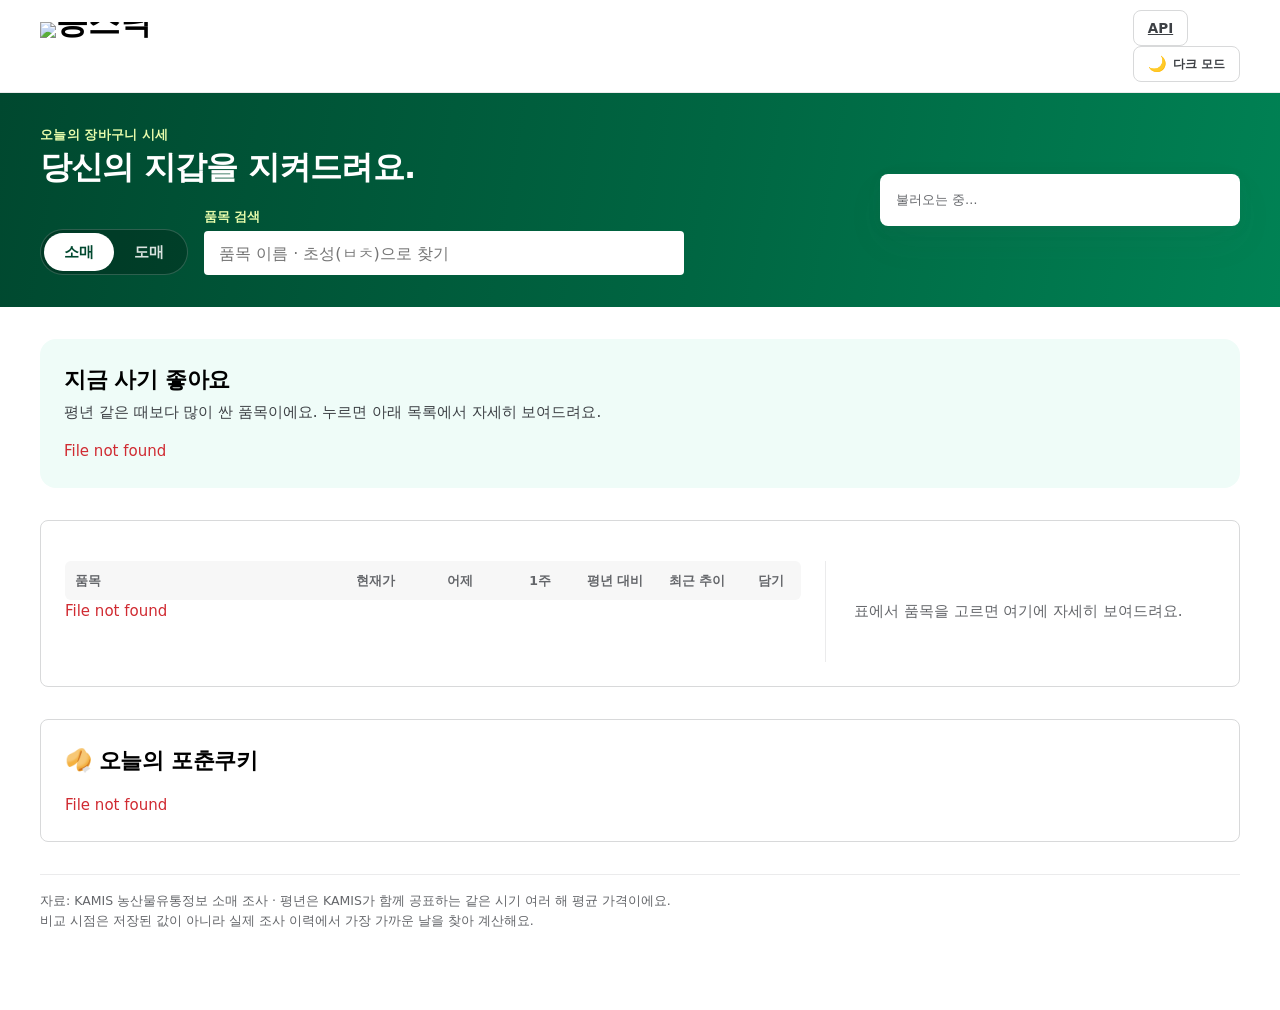
==== commit 9b809c58: "가독성 개선 — 가장 작은 글자 12px, 휴대폰 첫 화면 · 시세표 압축, 배지 대비 보강 - 글자 단계를 한 칸씩 올림 (12px 미만 글자 비율 28~34% → 0%) - 시" ====
--- a/frontend/index.html
+++ b/frontend/index.html
@@ -35,13 +35,15 @@
   --accent:var(--brand);    /* 초점 테두리 · 강조 (auth.css · cart.css 도 쓴다) */
   /* 뜻이 있는 색 */
   --up:#d02b32; --down:#006eda;
+  /* 옅게 칠한 배지 위 글자 — 바탕이 같은 색으로 물들어 대비가 4.5:1 밑으로 떨어지므로 한 단계 진하게 */
+  --up-ink:#b0222a; --down-ink:#0058b3;
   --teal:#7262c8;           /* 평년선 — 실제(빨강 · 파랑) · 브랜드(초록)와 겹치지 않는 보라 */
   --amber:#b8730a;          /* 조사 끊김 · 수집 멈춤 경고 */
   --shadow:0 4px 16px rgba(100,102,106,.05),0 16px 40px rgba(100,102,104,.05);
   --shadow-pop:0 10px 28px rgba(0,0,0,.14);
 
-  /* 글자 크기 단계 */
-  --fs-micro:11px; --fs-cap:12px; --fs-ui:13px; --fs-body:14px; --fs-md:16px;
+  /* 글자 크기 단계 — 가장 작은 글자도 12px 이상 (11px 품종 · 단위 줄이 화면 글자의 1/3 이었다) */
+  --fs-micro:12px; --fs-cap:12.5px; --fs-ui:13.5px; --fs-body:15px; --fs-md:16px;
   --fs-h3:18px; --fs-h2:22px; --fs-stat:24px; --fs-hero:40px;
   /* 간격 (8px 기준) */
   --sp-1:4px; --sp-2:8px; --sp-3:12px; --sp-4:16px; --sp-5:20px; --sp-6:24px; --sp-7:32px; --sp-8:40px;
@@ -70,6 +72,7 @@
   --ink:#f3f6f4; --ink2:#c4cbc8; --muted:#8f9995; --faint:#5b6561;
   --line:#252e2b; --line-strong:#34403b; --grid:#222a27; --hair:#252e2b;
   --up:#f4514f; --down:#3b95ff;
+  --up-ink:#ff6b69; --down-ink:#5aa6ff;
   --teal:#a99bf0; --amber:#d99a2b;
   --shadow:none; --shadow-pop:0 10px 28px rgba(0,0,0,.5);
   /* 채도를 올리면 초코가 아니라 주황이 된다. 낮추고 어둡게 해야 초콜릿이 된다. */
@@ -81,7 +84,9 @@
 }
 *{box-sizing:border-box}
 body{margin:0;background:var(--bg);color:var(--ink);line-height:1.55;font-family:var(--font);
-  -webkit-text-size-adjust:100%}
+  -webkit-text-size-adjust:100%;
+  /* 한글을 단어 중간에서 끊지 않는다 ('실/제' 처럼 갈라지면 읽다 멈춘다). 너무 긴 말만 어쩔 수 없이 끊는다 */
+  word-break:keep-all;overflow-wrap:break-word}
 /* 숫자는 본문 글꼴 그대로, 자릿수 폭만 맞춰 세로줄이 맞게 한다 (고정폭 글꼴은 쉼표가 벌어져 읽기 힘들었다) */
 .num,.pr,.big,.tick,.pct,.v{font-variant-numeric:tabular-nums}
 
@@ -161,10 +166,17 @@
   .hero-title{font-size:24px;margin-bottom:var(--sp-4)}
 }
 @media (max-width:560px){
-  .hero-inner{padding:var(--sp-4) 12px var(--sp-5);gap:var(--sp-4)}
-  .hero-title{font-size:20px;margin-bottom:var(--sp-3)}
+  .hero-inner{padding:var(--sp-3) 12px var(--sp-4);gap:var(--sp-3)}
+  .hero .eyebrow{font-size:var(--fs-md);color:#fff;margin-bottom:var(--sp-2)}
+  .hero-title{display:none}
+  .hero-ctl{gap:var(--sp-2)}
+  .topsearch label{position:absolute;width:1px;height:1px;overflow:hidden;clip:rect(0 0 0 0);white-space:nowrap}
   .mbtn{height:34px;padding:0 16px}
-  .sumcard{padding:var(--sp-3)}
+  .sumcard{padding:var(--sp-3);gap:var(--sp-2)}
+  .movers{padding-top:var(--sp-2)}
+  .movers button{padding:3px 2px}
+  .movers .cols > div > button:nth-of-type(3){display:none}
+  .wrap{padding-top:var(--sp-4)}
 }
 
 /* 소매 · 도매 전환. 화면 전체가 이 값을 따른다. 한 덩어리 버튼이라 '둘 중 하나'라는 게 모양으로 드러난다 */
@@ -254,7 +266,8 @@
   background:var(--lime);color:#1d2a10;border:0}
 .mktnote b{color:#000}
 .mtag{display:inline-block;font-size:var(--fs-micro);font-weight:700;padding:1px 8px;border-radius:var(--r-full);
-  margin-right:6px;vertical-align:1px;background:var(--mint-100);color:var(--brand)}
+  margin-right:6px;vertical-align:1px;background:var(--mint-100);color:var(--brand-deep)}
+:root[data-theme="dark"] .mtag{color:var(--brand)}
 
 /* ── 지금 사기 좋아요 ── 옅은 민트 구역 안에 흰 카드. 가격을 가장 크게 */
 .brief{display:flex;flex-direction:column;background:var(--mint-50);border-radius:var(--r-xl);
@@ -293,7 +306,7 @@
 /* 판정 배지 — 평년보다 싸면 파랑(하락), 비싸면 빨강(상승). 차트와 같은 색 규칙이다 */
 .pill{display:inline-flex;align-items:center;font-size:var(--fs-cap);font-weight:700;padding:2px 9px;
   border-radius:var(--r-full);white-space:nowrap;line-height:1.6;background:var(--card2)}
-.pill.down{color:var(--down)} .pill.up{color:var(--up)}
+.pill.down{color:var(--down-ink)} .pill.up{color:var(--up-ink)}
 .pill.flat{color:var(--ink2)} .pill.na{color:var(--muted);font-weight:500}
 @supports (background:color-mix(in srgb,red 10%,transparent)){
   .pill.down{background:color-mix(in srgb,var(--down) 11%,transparent)}
@@ -343,9 +356,9 @@
 /* 줄 하나 = 품목 하나. 품목은 왼쪽, 숫자는 오른쪽 정렬로 자릿수가 세로로 맞는다.
    맨 오른쪽 칸은 장바구니 담기 버튼. 도매에서는 담지 않으므로 그 칸을 뺀다 (.nocart). */
 .lcolh,.lrow{display:grid;gap:12px;align-items:center;
-  grid-template-columns:minmax(0,1.5fr) 96px 62px 62px 74px 84px 40px}
+  grid-template-columns:minmax(0,1.5fr) 104px 66px 66px 80px 84px 40px}
 @media (min-width:621px){
-  .nocart .lcolh,.nocart .lrow{grid-template-columns:minmax(0,1.5fr) 96px 62px 62px 74px 84px}
+  .nocart .lcolh,.nocart .lrow{grid-template-columns:minmax(0,1.5fr) 104px 66px 66px 80px 84px}
 }
 .nocart .lcolh > :nth-child(7){display:none}
 .lcolh{padding:8px 10px;font-size:var(--fs-cap);font-weight:700;color:var(--muted);background:var(--card2);
@@ -362,14 +375,14 @@
 .lcolh .sorth.on::after,.msort button.on::after{content:" ↑"}
 .lcolh .sorth.on.desc::after,.msort button.on.desc::after{content:" ↓"}
 /* 줄 아무 데나 눌러도 고른다. 키보드로는 품목 이름 버튼(.nmbtn)으로 고른다 */
-.lrow{cursor:pointer;border-bottom:1px solid var(--line);padding:10px}
+.lrow{cursor:pointer;border-bottom:1px solid var(--line);padding:12px 10px}
 .lrow:hover{background:var(--card2)}
 .lrow.open{background:var(--mint-50);box-shadow:inset 3px 0 0 var(--brand)}
 .lrow .nmbtn{font:inherit;color:inherit;text-align:left;background:none;border:0;padding:0;
   cursor:pointer;min-width:0;border-radius:4px}
 .lrow .nmbtn:focus-visible{outline:2px solid var(--accent);outline-offset:3px}
-.lrow .nm{font-size:var(--fs-body);font-weight:700;min-width:0;display:block}
-.lrow .nm small{display:block;font-weight:400;font-size:var(--fs-micro);color:var(--muted);
+.lrow .nm{font-size:var(--fs-md);font-weight:700;min-width:0;display:block;line-height:1.35}
+.lrow .nm small{display:block;font-weight:400;font-size:var(--fs-micro);color:var(--muted);margin-top:2px;
   white-space:nowrap;overflow:hidden;text-overflow:ellipsis}
 /* 장바구니 담기 — 장바구니 안에 + 가 든 아이콘 버튼. 이미 담긴 품목은 칠해서 보여준다 */
 .addbtn{justify-self:center;display:inline-grid;place-items:center;width:34px;height:34px;padding:0;
@@ -380,23 +393,25 @@
 .addbtn svg{display:block;width:19px;height:19px;min-width:0}
 .addbtn.has{background:var(--brand-fill);border-color:var(--brand-fill);color:var(--on-brand)}
 .addbtn.has:hover:not(:disabled){background:var(--brand-fill);opacity:.85}
-.lrow .pr{text-align:right;font-weight:700;white-space:nowrap;font-size:var(--fs-body)}
-.lrow .pr small{display:block;font-size:var(--fs-micro);font-weight:500;color:var(--muted)}
+.lrow .pr{text-align:right;font-weight:700;white-space:nowrap;font-size:var(--fs-md);line-height:1.35}
+.lrow .pr small{display:block;font-size:var(--fs-micro);font-weight:500;color:var(--muted);margin-top:2px}
 /* 등락 숫자 칸 (어제 · 1주 · 평년 대비). 지금 정렬 기준인 칸은 굵게 */
-.lrow .num{text-align:right;font-size:var(--fs-ui);font-weight:500;white-space:nowrap}
+.lrow .num{text-align:right;font-size:var(--fs-body);font-weight:500;white-space:nowrap}
 .lrow .num.on{font-weight:700}
 .num.up{color:var(--up)} .num.down{color:var(--down)} .num.flat{color:var(--muted)}
 .lrow .spark{width:84px;height:22px;justify-self:center}
 /* 휴대폰에서는 품목 · 지금 정렬 기준 숫자 · 가격만 남긴다. 장바구니 칸은 가격 아래 둘째 줄로 내린다 */
 @media (max-width:620px){
-  .lcolh,.lrow{grid-template-columns:minmax(0,1fr) auto auto;gap:4px 14px}
+  /* 담기 버튼을 둘째 줄로 내리면 한 줄이 95px 로 커져 한 화면에 7개밖에 안 보였다. 맨 오른쪽 칸에 둔다 */
+  .lcolh,.lrow{grid-template-columns:minmax(0,1fr) auto auto 32px;gap:4px 12px}
+  .nocart .lcolh,.nocart .lrow{grid-template-columns:minmax(0,1fr) auto auto}
   .lrow{padding:10px 6px}
   .lrow .spark,.lrow .num:not(.on),.lcolh > :nth-child(6),.lcolh > :nth-child(7),
   .lcolh .sorth:not(.on){display:none}
-  .lrow .nmbtn{grid-column:1;grid-row:1/3}
+  .lrow .nmbtn{grid-column:1;grid-row:1}
   .lrow .num.on,.lcolh .sorth.on{grid-column:2;grid-row:1}
   .lrow .pr,.lcolh > :nth-child(2){grid-column:3;grid-row:1}
-  .lrow .addbtn{grid-column:2/4;grid-row:2;justify-self:end;width:32px;height:30px}
+  .lrow .addbtn{grid-column:4;grid-row:1;width:32px;height:32px}
 }
 .lempty{padding:14px 8px;color:var(--muted);font-size:var(--fs-body);border-bottom:1px solid var(--line)}
 
@@ -461,18 +476,18 @@
 .c:first-child{border-left:0;padding-left:0}
 .c[title]{cursor:help}
 .c .l{font-size:var(--fs-micro);color:var(--muted);font-weight:600}
-.c .v{font-size:var(--fs-body);font-weight:700;letter-spacing:-.3px;white-space:nowrap}
+.c .v{font-size:var(--fs-md);font-weight:700;letter-spacing:-.3px;white-space:nowrap}
 .c.up .v{color:var(--up)} .c.down .v{color:var(--down)}
 .c.flat .v,.c.na .v{color:var(--muted)}
-@media (max-width:620px){ .c .v{font-size:var(--fs-ui);letter-spacing:-.5px} }
-.bd-side .c .v{font-size:var(--fs-ui);letter-spacing:-.5px}
+@media (max-width:620px){ .c .v{font-size:var(--fs-body);letter-spacing:-.5px} }
+.bd-side .c .v{font-size:var(--fs-body);letter-spacing:-.5px}
 
 /* 상세 차트 — 칸 너비 그대로의 판으로 그린다(chart()). 1 단위 = 화면 1px 이라 글자가 늘 제 크기다 */
 .chart{overflow-x:auto;margin-top:var(--sp-4)}
 svg{display:block;width:100%;min-width:560px}
 .chart svg{min-width:0;max-width:100%;height:auto}
 .grid-l{stroke:var(--grid);stroke-width:1}
-.tick{font-size:11px;fill:var(--muted)}
+.tick{font-size:12px;fill:var(--muted)}
 /* 방향에 따라 색이 바뀐다 — 오르면 빨강, 내리면 파랑 */
 .series{fill:none;stroke-width:2;stroke-linejoin:round;stroke-linecap:round}
 .area{stroke:none;fill-opacity:.08}
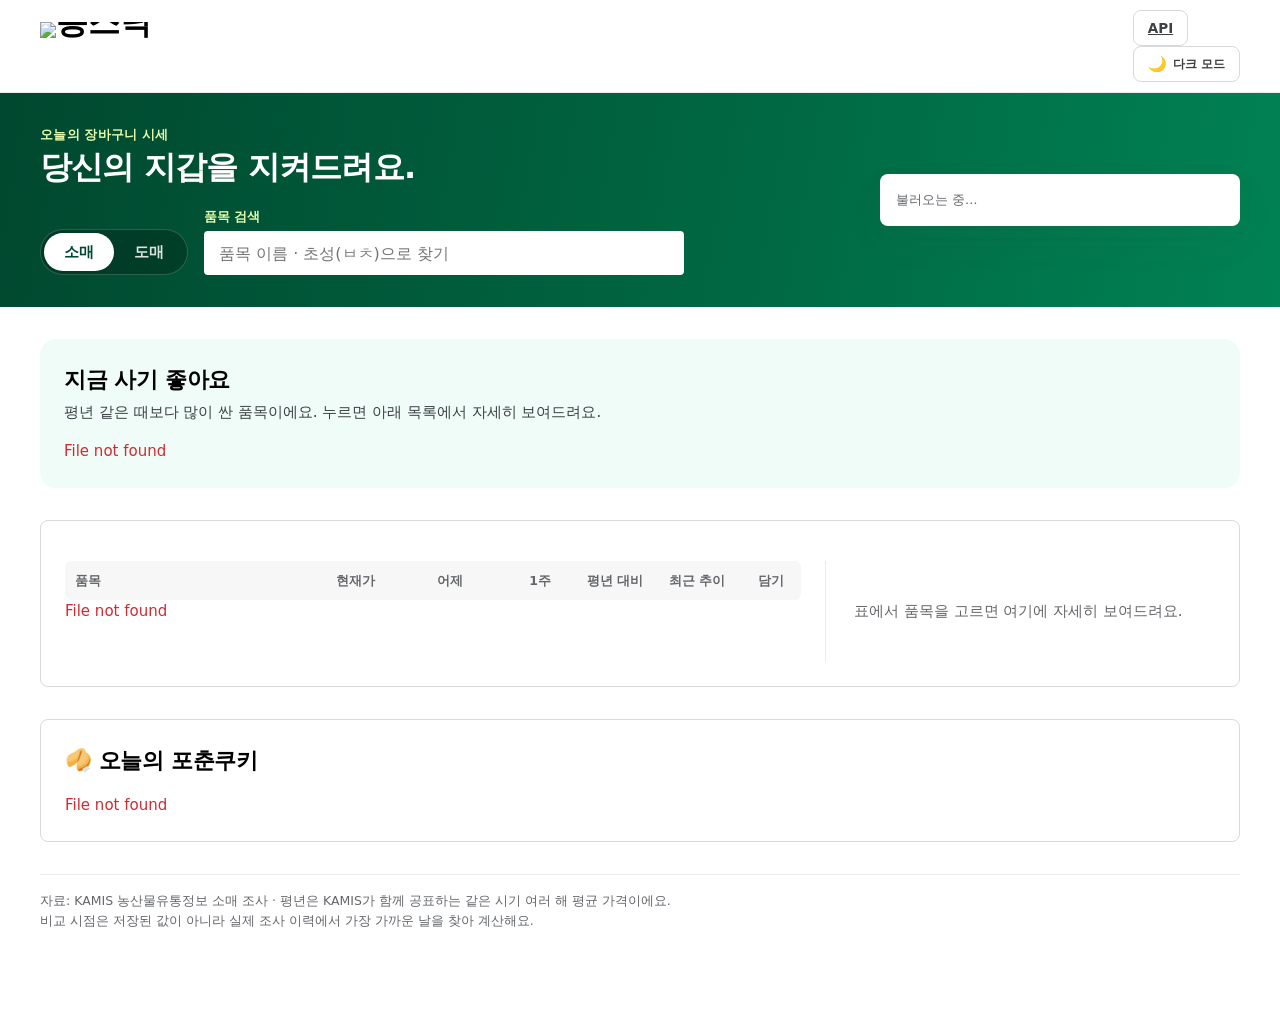
==== commit b63a70cc: "등락 % 아래에 비교한 그때 가격도 표시 - 시세표: 어제 · 1주 · 평년 대비 칸의 % 아래에 비교 가격을 작게 표시   (어제 · 평년은 API 값, 1주 전은 최근 조사 가" ====
--- a/frontend/index.html
+++ b/frontend/index.html
@@ -356,9 +356,9 @@
 /* 줄 하나 = 품목 하나. 품목은 왼쪽, 숫자는 오른쪽 정렬로 자릿수가 세로로 맞는다.
    맨 오른쪽 칸은 장바구니 담기 버튼. 도매에서는 담지 않으므로 그 칸을 뺀다 (.nocart). */
 .lcolh,.lrow{display:grid;gap:12px;align-items:center;
-  grid-template-columns:minmax(0,1.5fr) 104px 66px 66px 80px 84px 40px}
+  grid-template-columns:minmax(0,1.5fr) 104px 76px 76px 80px 84px 40px}
 @media (min-width:621px){
-  .nocart .lcolh,.nocart .lrow{grid-template-columns:minmax(0,1.5fr) 104px 66px 66px 80px 84px}
+  .nocart .lcolh,.nocart .lrow{grid-template-columns:minmax(0,1.5fr) 104px 76px 76px 80px 84px}
 }
 .nocart .lcolh > :nth-child(7){display:none}
 .lcolh{padding:8px 10px;font-size:var(--fs-cap);font-weight:700;color:var(--muted);background:var(--card2);
@@ -398,6 +398,8 @@
 /* 등락 숫자 칸 (어제 · 1주 · 평년 대비). 지금 정렬 기준인 칸은 굵게 */
 .lrow .num{text-align:right;font-size:var(--fs-body);font-weight:500;white-space:nowrap}
 .lrow .num.on{font-weight:700}
+/* 등락 % 아래의 그때 가격 */
+.lrow .num small{display:block;font-size:var(--fs-micro);font-weight:500;color:var(--muted);margin-top:2px}
 .num.up{color:var(--up)} .num.down{color:var(--down)} .num.flat{color:var(--muted)}
 .lrow .spark{width:84px;height:22px;justify-self:center}
 /* 휴대폰에서는 품목 · 지금 정렬 기준 숫자 · 가격만 남긴다. 장바구니 칸은 가격 아래 둘째 줄로 내린다 */
@@ -479,6 +481,9 @@
 .c .v{font-size:var(--fs-md);font-weight:700;letter-spacing:-.3px;white-space:nowrap}
 .c.up .v{color:var(--up)} .c.down .v{color:var(--down)}
 .c.flat .v,.c.na .v{color:var(--muted)}
+.c .p{font-size:var(--fs-micro);color:var(--muted);white-space:nowrap;overflow:hidden;text-overflow:ellipsis;
+  font-variant-numeric:tabular-nums}
+.c .p:empty{display:none}
 @media (max-width:620px){ .c .v{font-size:var(--fs-body);letter-spacing:-.5px} }
 .bd-side .c .v{font-size:var(--fs-body);letter-spacing:-.5px}
 
@@ -907,19 +912,22 @@
     const at = off => d.compares.find(c => c.target_offset === off);
     const vs = base => base ? (d.price - base) / base * 100 : null;
     const day = at(1), week = at(7), month = at(30);
-    const cell = (label, pct, tip) => {
+    // % 아래에 그때 가격을 함께 적는다 (몇 % 가 얼마에서 얼마로인지 바로 보이도록)
+    const cell = (label, pct, tip, price) => {
       const cls = pct == null ? 'na' : (dirClass(pct) || 'flat');
       return `<div class="c ${cls}"${tip ? ` title="${esc(tip)}"` : ''}>
-        <span class="l">${label}</span><b class="v">${pct == null ? '—' : signed(pct)}</b></div>`;
+        <span class="l">${label}</span><b class="v">${pct == null ? '—' : signed(pct)}</b>
+        <span class="p">${pct == null || price == null ? '' : won(price)}</span></div>`;
     };
+    const priceOf = c => c && c.available ? c.price : null;
     const tipOf = c => !c || !c.available ? '' :
       `${c.date} ${won(c.price)}` + (c.exact ? '' : ` (실제 ${c.days_ago}일 전 값)`);
     const cards = [
-      cell('어제', day && day.available ? day.change_pct : null, tipOf(day)),
-      cell('1주', week && week.available ? week.change_pct : null, tipOf(week)),
-      cell('1개월', month && month.available ? month.change_pct : null, tipOf(month)),
-      cell('평년', vs(d.normal), d.normal != null ? `평년 ${won(d.normal)}` : ''),
-      cell('1년 전', vs(d.year_ago), d.year_ago != null ? `1년 전 ${won(d.year_ago)}` : ''),
+      cell('어제', day && day.available ? day.change_pct : null, tipOf(day), priceOf(day)),
+      cell('1주', week && week.available ? week.change_pct : null, tipOf(week), priceOf(week)),
+      cell('1개월', month && month.available ? month.change_pct : null, tipOf(month), priceOf(month)),
+      cell('평년', vs(d.normal), d.normal != null ? `평년 ${won(d.normal)}` : '', d.normal),
+      cell('1년 전', vs(d.year_ago), d.year_ago != null ? `1년 전 ${won(d.year_ago)}` : '', d.year_ago),
     ].join('');
     const extra = [];
 
@@ -1070,10 +1078,30 @@
   if(va == null || vb == null) return (va == null) - (vb == null);
   return SORT_DIR * (va - vb);
 }
+// 등락 % 아래에 비교한 그때 가격을 작게 붙인다.
+// 어제(직전 조사일) · 평년은 API 가 준 가격 그대로다. 1주 전 가격은 목록 API 에 따로 없어서
+// 최근 조사 가격(spark)에서 1주 변화율과 딱 맞는 값을 찾는다 (서버와 같은 소수 한 자리 반올림).
+// 찾기 시작하는 곳은 1주 전쯤이다: 매일 조사하는 품목(축산물 등 — 첫 날부터 오늘까지 하루도
+// 빠짐없이 값이 있음)은 7번 전, 평일만 조사하는 품목은 5번 전. 맞는 값이 없으면 가격을 비워 둔다.
+function weekAgoPrice(c){
+  const s = c.spark, want = c.change_7d;
+  if(want == null || !s || s.length < 2) return null;
+  const pctOf = p => Math.round((c.price - p) / p * 1000) / 10;
+  const days = c.spark_from && c.date
+    ? Math.round((Date.parse(c.date) - Date.parse(c.spark_from)) / 86400000) + 1 : 0;
+  const guess = s.length - 1 - (days === s.length ? 7 : 5);
+  const idx = s.slice(0, -1).map((p, i) => i).sort((i, j) => Math.abs(i - guess) - Math.abs(j - guess));
+  const hit = idx.find(i => s[i] > 0 && Math.abs(pctOf(s[i]) - want) < 1e-9);
+  return hit == null ? null : s[hit];
+}
+const BASE_PRICE = {day: c => c.prev_price, week: weekAgoPrice, normal: c => c.normal};
+const BASE_WORD = {day: '어제', week: '1주 전', normal: '평년'};
 function numCell(key, c){
   const v = SORT_VAL[key](c);
   const cls = v == null ? 'flat' : (dirClass(v) || 'flat');
-  return `<span class="num ${cls}${key === sortKey() ? ' on' : ''}">${v == null ? '—' : signed(v)}</span>`;
+  const bp = v == null ? null : BASE_PRICE[key](c);
+  const sub = bp ? `<small title="${BASE_WORD[key]} ${won(bp)}">${won(bp)}</small>` : '';
+  return `<span class="num ${cls}${key === sortKey() ? ' on' : ''}">${v == null ? '—' : signed(v)}${sub}</span>`;
 }
 
 // 장바구니 담기 버튼 (장바구니 안에 + 가 든 아이콘). 이미 담긴 품목인지는 cart.js 가
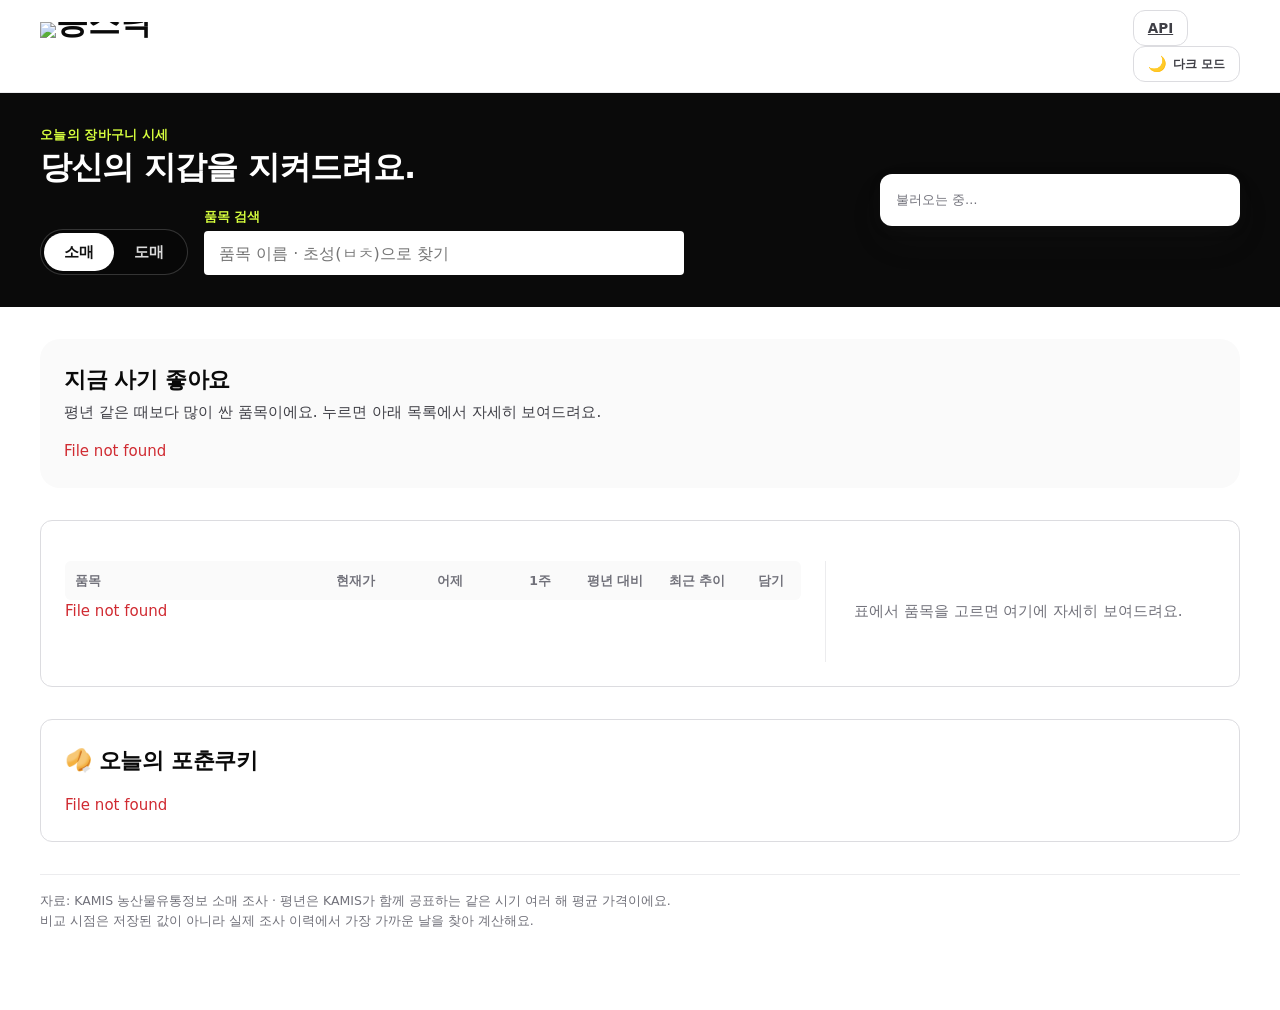
==== commit 7871126b: "색감 개편 — 숲초록 · 민트를 걷어내고 모노톤(검정 · 흰색 · 회색) + 라임 강조로 - 토큰만 바꿔 전체 색을 교체: 브랜드 · 버튼 · '지금 가격' 칸 · 첫 화면 띠는 " ====
--- a/frontend/index.html
+++ b/frontend/index.html
@@ -11,33 +11,34 @@
 <link rel="stylesheet" href="/static/forecast.css">
 <style>
 /* ── 디자인 토큰 ──────────────────────────────────────────────────────
-   NerdWallet 계열(getdesign 'nerdwallet')을 농스닥에 맞게 옮겼다.
-   · 브랜드 초록은 버튼 · 고른 상태 · 강조 띠에만 쓴다. 가격의 오르내림에는 절대 쓰지 않는다
-     (오름 = 빨강 --up, 내림 = 파랑 --down. 국내 시세 관례).
-   · 그림자 대신 가는 선(--line)과 옅은 민트 바탕(--mint-*)으로 구역을 나눈다.
+   모노톤(검정 · 흰색 · 회색) + 라임 강조. 틀은 NerdWallet 계열에서 왔지만 숲초록 · 민트는 걷어냈다.
+   · 색이 있는 것은 가격의 오르내림(오름 = 빨강 --up, 내림 = 파랑 --down. 국내 시세 관례)과
+     라임 강조뿐이다. 그래서 빨강 · 파랑 숫자가 화면에서 가장 먼저 눈에 들어온다.
+   · 버튼 · 고른 상태는 검정(--brand). 라임은 검은 면 위의 작은 강조에만 쓴다 (흰 바탕 위 라임은 안 읽힌다).
+   · 그림자 대신 가는 선(--line)과 옅은 회색 바탕(--mint-*, 이름은 옛 것 그대로)으로 구역을 나눈다.
    · 글꼴은 기기 기본 글꼴만 쓴다 (외부 글꼴을 받지 않는다). 숫자는 자릿수 폭만 맞춘다(tabular-nums).
    이름이 같은 옛 토큰(--bg · --card · --ink …)은 auth.css · cart.css 가 그대로 쓰므로 남겨 둔다. */
 :root{
   color-scheme:light;
-  /* 브랜드 */
-  --brand:#008254;          /* 글자 · 선 · 고른 상태 */
-  --brand-fill:#008254;     /* 채운 버튼 바탕 (흰 글자와 4.9:1) */
-  --brand-deep:#006642;     /* '지금 가격' 칸 */
-  --forest:#00482f;
-  --on-brand:#fff;
-  --lime:#e8fdac;           /* 초록 바탕 위 강조 (초록 위 초록은 안 보인다) */
-  --mint-50:#effcf8; --mint-100:#e3faf2; --mint-200:#b7ecda;
-  --hero-bg:linear-gradient(100deg,#00482f 0%,#006642 55%,#008254 100%);
+  /* 브랜드 — 검정 */
+  --brand:#111111;          /* 글자 · 선 · 고른 상태 */
+  --brand-fill:#111111;     /* 채운 버튼 바탕 */
+  --brand-deep:#111111;     /* '지금 가격' 칸 */
+  --forest:#111111;
+  --on-brand:#fff;          /* 채운 버튼 위 글자 */
+  --lime:#d7ff3e;           /* 검은 면 위 강조 · '예상' 꼬리표 바탕 */
+  --mint-50:#fafafa; --mint-100:#f4f4f5; --mint-200:#e4e4e7;   /* 옅은 회색 바탕 (옛 이름) */
+  --hero-bg:#0a0a0a;
   /* 바탕 · 글자 */
-  --bg:#ffffff; --card:#ffffff; --card2:#f7f7f7;
-  --ink:#000000; --ink2:#3d4045; --muted:#64666a; --faint:#b1b3b5;
-  --line:#ebebec; --line-strong:#d8d9da; --grid:#ebebec; --hair:#ebebec;
+  --bg:#ffffff; --card:#ffffff; --card2:#fafafa;
+  --ink:#0a0a0a; --ink2:#3f3f46; --muted:#71717a; --faint:#a1a1aa;
+  --line:#ececee; --line-strong:#dcdce0; --grid:#ececee; --hair:#ececee;
   --accent:var(--brand);    /* 초점 테두리 · 강조 (auth.css · cart.css 도 쓴다) */
   /* 뜻이 있는 색 */
   --up:#d02b32; --down:#006eda;
   /* 옅게 칠한 배지 위 글자 — 바탕이 같은 색으로 물들어 대비가 4.5:1 밑으로 떨어지므로 한 단계 진하게 */
   --up-ink:#b0222a; --down-ink:#0058b3;
-  --teal:#7262c8;           /* 평년선 — 실제(빨강 · 파랑) · 브랜드(초록)와 겹치지 않는 보라 */
+  --teal:#71717a;           /* 평년선 — 실제(빨강 · 파랑)와 겹치지 않는 회색 점선 */
   --amber:#b8730a;          /* 조사 끊김 · 수집 멈춤 경고 */
   --shadow:0 4px 16px rgba(100,102,106,.05),0 16px 40px rgba(100,102,104,.05);
   --shadow-pop:0 10px 28px rgba(0,0,0,.14);
@@ -47,8 +48,8 @@
   --fs-h3:18px; --fs-h2:22px; --fs-stat:24px; --fs-hero:40px;
   /* 간격 (8px 기준) */
   --sp-1:4px; --sp-2:8px; --sp-3:12px; --sp-4:16px; --sp-5:20px; --sp-6:24px; --sp-7:32px; --sp-8:40px;
-  /* 모서리 — 버튼은 거의 네모, 카드 8px, 민트 구역 16px. 고르는 버튼(소매 · 도매 · 칩)은 알약 */
-  --r-xs:4px; --r-sm:6px; --r-md:8px; --r-lg:12px; --r-xl:16px; --r-full:999px;
+  /* 모서리 — 버튼은 거의 네모, 카드 12px, 회색 구역 20px. 고르는 버튼(소매 · 도매 · 칩)은 알약 */
+  --r-xs:4px; --r-sm:6px; --r-md:12px; --r-lg:14px; --r-xl:20px; --r-full:999px;
 
   --font:system-ui,-apple-system,"Segoe UI","Malgun Gothic","Apple SD Gothic Neo",sans-serif;
   --maxw:1240px;
@@ -61,19 +62,19 @@
   --slip-border:rgba(0,0,0,.12); --slip-dash:rgba(0,0,0,.18);
 }
 /* 기본은 라이트 모드다. 기기가 다크 모드여도 따라가지 않고, 다크는 버튼으로 고를 때만 쓴다.
-   어두운 화면도 같은 초록 계열 — 바탕에 초록 기운을 살짝 섞는다. */
+   어두운 화면은 반대로 — 버튼 · 고른 상태가 흰 바탕에 검은 글자다. */
 :root[data-theme="dark"]{
   color-scheme:dark;
-  --brand:#4cc995; --brand-fill:#14774f; --brand-deep:#0f3d2c; --forest:#0b2a1e; --on-brand:#fff;
-  --lime:#d8f58a;
-  --mint-50:#111c18; --mint-100:#15241e; --mint-200:#1d3a2d;
-  --hero-bg:linear-gradient(100deg,#0a2219 0%,#0e3527 60%,#12422f 100%);
-  --bg:#0b0e0d; --card:#141917; --card2:#1b2220;
-  --ink:#f3f6f4; --ink2:#c4cbc8; --muted:#8f9995; --faint:#5b6561;
-  --line:#252e2b; --line-strong:#34403b; --grid:#222a27; --hair:#252e2b;
+  --brand:#f4f4f5; --brand-fill:#f4f4f5; --brand-deep:#1c1c1f; --forest:#0a0a0a; --on-brand:#0a0a0a;
+  --lime:#d7ff3e;
+  --mint-50:#141416; --mint-100:#1c1c1f; --mint-200:#2a2a2e;
+  --hero-bg:#141416;
+  --bg:#09090b; --card:#111113; --card2:#18181b;
+  --ink:#f4f4f5; --ink2:#c8c8cd; --muted:#a1a1aa; --faint:#5c5c63;
+  --line:#26262a; --line-strong:#36363c; --grid:#222226; --hair:#26262a;
   --up:#f4514f; --down:#3b95ff;
   --up-ink:#ff6b69; --down-ink:#5aa6ff;
-  --teal:#a99bf0; --amber:#d99a2b;
+  --teal:#a1a1aa; --amber:#d99a2b;
   --shadow:none; --shadow-pop:0 10px 28px rgba(0,0,0,.5);
   /* 채도를 올리면 초코가 아니라 주황이 된다. 낮추고 어둡게 해야 초콜릿이 된다. */
   --cookie-bake:brightness(.46) saturate(.68) hue-rotate(-6deg) contrast(1.12);
@@ -153,7 +154,7 @@
   .themebtn .lbl{display:none}
 }
 
-/* ── 초록 띠 (hero) ── 화면에서 유일하게 진한 면. 소매 · 도매 전환과 검색을 여기 둔다.
+/* ── 검은 띠 (hero) ── 화면에서 유일하게 진한 면. 소매 · 도매 전환과 검색을 여기 둔다.
    오른쪽은 흰 요약 카드(등락 막대 · 상한가 · 하한가). 띠 아래는 다시 흰 바탕이다. */
 .hero{background:var(--hero-bg);color:#fff}
 .hero-inner{max-width:var(--maxw);margin:0 auto;padding:var(--sp-7) 20px;
@@ -199,6 +200,8 @@
   border-radius:var(--r-xs);background:var(--card);color:var(--ink);min-width:180px;max-width:100%}
 select{font-size:var(--fs-body);height:40px}
 .hero input[type=search]{border-color:transparent}
+/* 다크에서는 띠와 입력칸이 같은 검정이라 칸을 한 단계 밝히고 테두리를 둔다 */
+:root[data-theme="dark"] .hero input[type=search]{background:#232327;border-color:var(--line-strong)}
 select:focus-visible,input[type=search]:focus-visible{outline:2px solid var(--accent);outline-offset:1px}
 .hero input[type=search]:focus-visible{outline-color:var(--lime);outline-offset:2px}
 .results{position:absolute;z-index:20;left:0;right:0;top:calc(100% + 6px);color:var(--ink);
@@ -269,7 +272,7 @@
   margin-right:6px;vertical-align:1px;background:var(--mint-100);color:var(--brand-deep)}
 :root[data-theme="dark"] .mtag{color:var(--brand)}
 
-/* ── 지금 사기 좋아요 ── 옅은 민트 구역 안에 흰 카드. 가격을 가장 크게 */
+/* ── 지금 사기 좋아요 ── 옅은 회색 구역 안에 흰 카드. 가격을 가장 크게 */
 .brief{display:flex;flex-direction:column;background:var(--mint-50);border-radius:var(--r-xl);
   padding:var(--sp-6)}
 .bcards{display:grid;gap:var(--sp-3);grid-template-columns:repeat(4,minmax(0,1fr))}
@@ -445,7 +448,7 @@
 .dhead .name{font-size:var(--fs-h3);font-weight:700;letter-spacing:-.3px;line-height:1.3}
 .dhead .sub{font-size:var(--fs-cap);color:var(--muted);margin-top:2px}
 
-/* 지금 가격 — 진한 초록 칸에 흰 큰 숫자. 바로 아래 예상 가격(forecast.css)과 한 덩어리로 읽힌다 */
+/* 지금 가격 — 검은 칸에 흰 큰 숫자. 바로 아래 예상 가격(forecast.css)과 한 덩어리로 읽힌다 */
 .nowbox{margin-top:var(--sp-3);background:var(--brand-deep);color:#fff;border-radius:var(--r-md);
   padding:var(--sp-4) var(--sp-5);display:flex;flex-wrap:wrap;align-items:flex-end;justify-content:space-between;gap:var(--sp-1) var(--sp-4)}
 .nowbox .nlab{font-size:var(--fs-cap);font-weight:700;color:var(--lime);width:100%}
@@ -501,13 +504,14 @@
 .series.down{stroke:var(--down)} .area.down{fill:var(--down)} .dot.down{fill:var(--down)}
 .series.flat{stroke:var(--muted)} .area.flat{fill:var(--muted)} .dot.flat{fill:var(--muted)}
 /* 평년선은 비교용 배경이라 점선에 가늘게 */
-.series.norm{stroke:var(--teal);stroke-width:1.5;stroke-dasharray:5 4;opacity:.85}
+/* 평년은 동그란 점선(·····), 예상은 긴 점선(- - -) — 둘 다 회색 계열이라 선 모양으로 가른다 */
+.series.norm{stroke:var(--teal);stroke-width:2;stroke-dasharray:0 5;stroke-linecap:round;opacity:.9}
 .lbl{font-size:12px;font-weight:700;fill:var(--ink)}
 .lbl.norm{fill:var(--teal);font-weight:600}
 .legend{display:inline-flex;align-items:center;gap:6px;font-size:var(--fs-cap);color:var(--ink2)}
 .legend i{width:15px;border-top:2.5px solid currentColor;display:block}
 .legend.norm{color:var(--teal)}
-.legend.norm i{border-top-width:2px;border-top-style:dashed}
+.legend.norm i{border-top-width:3px;border-top-style:dotted}
 .chart-legend{display:flex;justify-content:center;gap:16px;margin-top:6px}
 
 /* ── 포춘쿠키 ── 쿠키를 눌러 깨면 안에서 종이가 나온다 */
@@ -622,7 +626,7 @@
   </header></div>
 </div>
 
-<!-- 초록 띠: 왼쪽에 소매 · 도매 전환과 검색, 오른쪽에 오늘 시세 요약(등락 막대 · 상한가 · 하한가) -->
+<!-- 검은 띠: 왼쪽에 소매 · 도매 전환과 검색, 오른쪽에 오늘 시세 요약(등락 막대 · 상한가 · 하한가) -->
 <section class="hero" aria-label="오늘의 장바구니 시세">
   <div class="hero-inner">
     <div class="hero-main">
@@ -850,10 +854,13 @@
 
   const fcLayer = hasFc ? NF.chartLayer(fc, {x0: lx, y0: ly, xEnd, R, T, B, ys,
     hMax: Math.max(...fc.points.map(p => p.h)), tickDy: phone ? 20 : 16}) : '';
+  // 예상 범례는 차트의 예상 선과 같은 색 (4주 뒤가 오르면 빨강, 내리면 파랑)
+  const fcLast = hasFc ? fc.points[fc.points.length - 1].change_pct : 0;
+  const fcDir = fcLast > 0.05 ? 'up' : (fcLast < -0.05 ? 'down' : 'muted');
   const legend = (hasNorm || hasFc)
     ? `<span class="legend" style="color:var(--${dir === 'flat' ? 'muted' : dir})"><i></i>실제</span>
        ${hasNorm ? '<span class="legend norm"><i></i>평년</span>' : ''}
-       ${hasFc ? '<span class="legend fcst"><i></i>예상</span>' : ''}`
+       ${hasFc ? `<span class="legend fcst" style="color:var(--${fcDir})"><i></i>예상</span>` : ''}`
     : '';
   // 평년 글자는 선의 왼쪽 끝에 붙인다 — 오른쪽엔 오늘 가격 글자가 이미 있다
   const normLbl = hasNorm
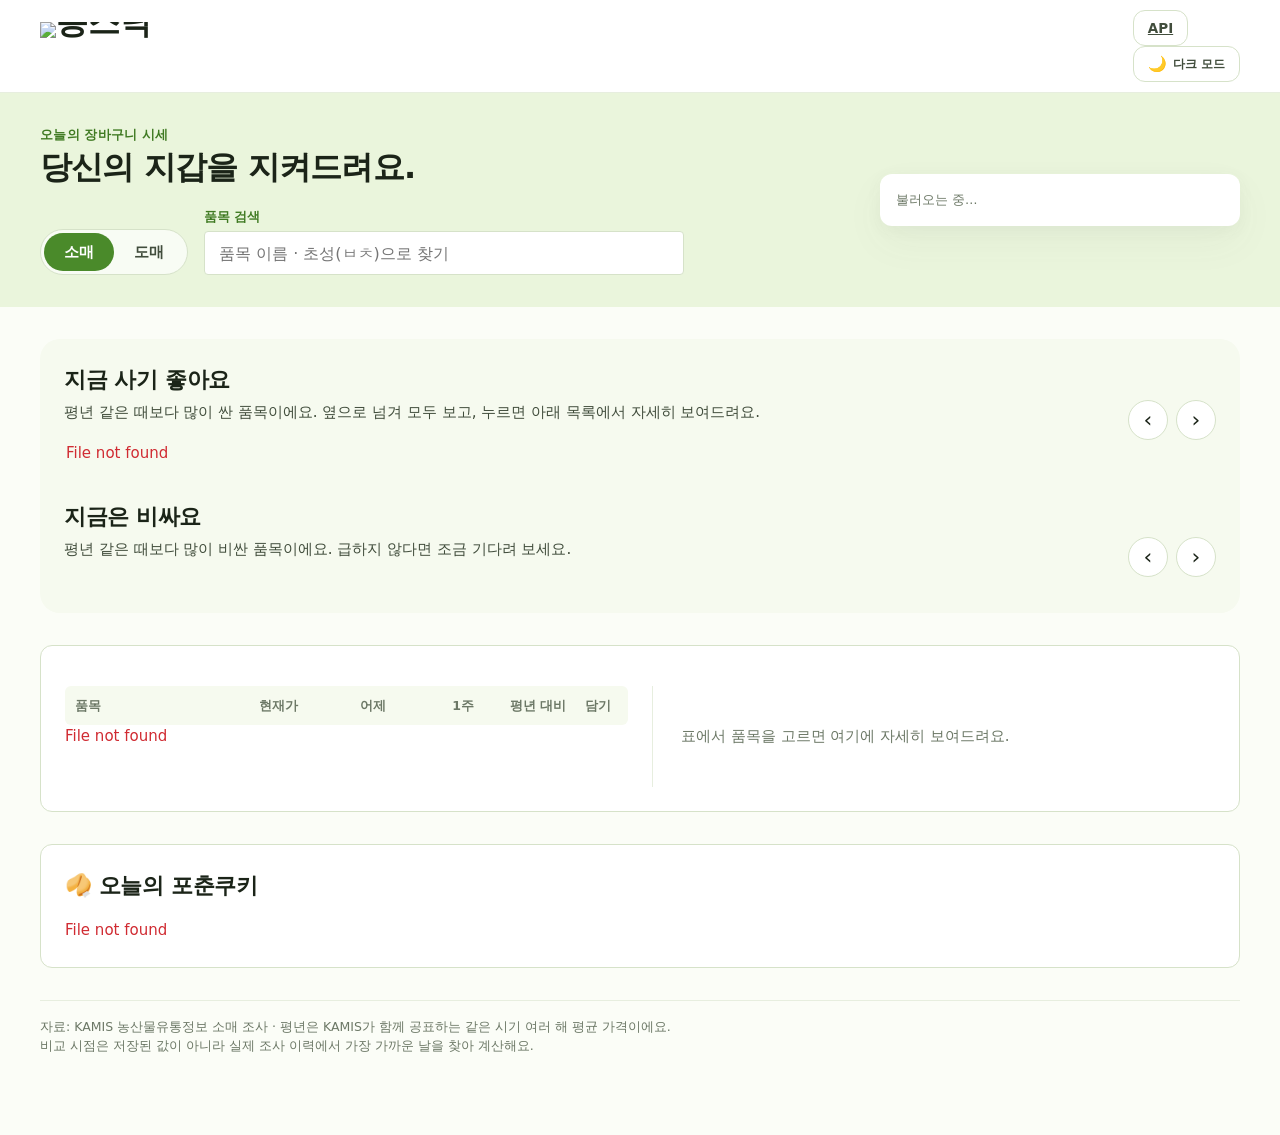
==== commit 477e1aba: "홈 화면 다듬기 — 사기 좋아요 · 비싸요 카드 · 파스텔 연두 색 - 지금 사기 좋아요 · 지금은 비싸요: 해당 품목 전부를 옆으로 넘기는 카드 (‹ › 단추 · 마우스 끌기) " ====
--- a/frontend/index.html
+++ b/frontend/index.html
@@ -11,7 +11,8 @@
 <link rel="stylesheet" href="/static/forecast.css">
 <style>
 /* ── 디자인 토큰 ──────────────────────────────────────────────────────
-   모노톤(검정 · 흰색 · 회색) + 라임 강조. 틀은 NerdWallet 계열에서 왔지만 숲초록 · 민트는 걷어냈다.
+   처음엔 모노톤(검정 · 흰색 · 회색) + 라임 강조였고, 지금은 그 위에 파스텔 연두를 덮어 쓴다 (아래 '색 — 파스텔 연두').
+   아래 설명의 '검정' · '검은 면' 은 모노톤 시절 이름이다 — 지금은 초록 버튼 · 옅은 연두 칸.
    · 색이 있는 것은 가격의 오르내림(오름 = 빨강 --up, 내림 = 파랑 --down. 국내 시세 관례)과
      라임 강조뿐이다. 그래서 빨강 · 파랑 숫자가 화면에서 가장 먼저 눈에 들어온다.
    · 버튼 · 고른 상태는 검정(--brand). 라임은 검은 면 위의 작은 강조에만 쓴다 (흰 바탕 위 라임은 안 읽힌다).
@@ -83,6 +84,28 @@
   --slip-up:#f4514f; --slip-down:#3b95ff;
   --slip-border:rgba(255,255,255,.13); --slip-dash:rgba(255,255,255,.17);
 }
+/* 색 — 파스텔 연두. 위 모노톤 값 위에 덮는다 (2026-11-23 시안 비교 뒤 확정)
+   큰 칸 · '지금 가격' 칸은 옅은 연두 바탕에 짙은 글자, 버튼만 흰 글자가 읽히게 중간 초록. 오름 · 내림 빨강 · 파랑은 그대로 */
+:root{
+  --brand:#3f7a22; --brand-fill:#4a8a2a; --brand-deep:#e3f2d0; --forest:#2c5418; --on-brand:#fff;
+  --lime:#d6f0a4;
+  --mint-50:#f6faef; --mint-100:#eef6e3; --mint-200:#dcebc8;
+  --hero-bg:#eaf5dc;
+  --bg:#fbfdf7; --card:#ffffff; --card2:#f6faef;
+  --ink:#1b2418; --ink2:#414d3c; --muted:#6c7866; --faint:#a0ab99;
+  --line:#e7eedf; --line-strong:#d6e2c9; --grid:#e7eedf; --hair:#e7eedf;
+  --teal:#8a9585;
+}
+:root[data-theme="dark"]{
+  --brand:#bfe3a0; --brand-fill:#bfe3a0; --brand-deep:#1f2d1a; --forest:#11190d; --on-brand:#11190d;
+  --lime:#d6f0a4;
+  --mint-50:#131a11; --mint-100:#1a2317; --mint-200:#263322;
+  --hero-bg:#182214;
+  --bg:#0c110b; --card:#121a10; --card2:#172015;
+  --ink:#eef4ea; --ink2:#c6d1c1; --muted:#97a391; --faint:#5a6655;
+  --line:#222e1f; --line-strong:#2f3d2b; --grid:#1d281a; --hair:#222e1f;
+  --teal:#97a391;
+}
 *{box-sizing:border-box}
 body{margin:0;background:var(--bg);color:var(--ink);line-height:1.55;font-family:var(--font);
   -webkit-text-size-adjust:100%;
@@ -179,6 +202,24 @@
   .movers .cols > div > button:nth-of-type(3){display:none}
   .wrap{padding-top:var(--sp-4)}
 }
+
+/* 밝은 화면은 큰 칸 · '지금 가격' 칸이 옅은 색이라 흰 글자 → 짙은 글자로 바꾼다 */
+:root:not([data-theme="dark"]) .hero{color:var(--ink)}
+:root:not([data-theme="dark"]) .hero .eyebrow,
+:root:not([data-theme="dark"]) .topsearch label{color:var(--brand)}
+:root:not([data-theme="dark"]) .mkt{background:rgba(255,255,255,.7);border-color:var(--line-strong)}
+:root:not([data-theme="dark"]) .mbtn{color:var(--ink2)}
+:root:not([data-theme="dark"]) .mbtn:hover{color:var(--ink)}
+:root:not([data-theme="dark"]) .mbtn.on{background:var(--brand-fill);color:#fff}
+:root:not([data-theme="dark"]) .hero input[type=search]{border-color:var(--line-strong)}
+:root:not([data-theme="dark"]) .nowbox{color:var(--ink)}
+:root:not([data-theme="dark"]) .nowbox .nlab,
+:root:not([data-theme="dark"]) .nowbox .unit.wh{color:var(--brand)}
+:root:not([data-theme="dark"]) .nowbox .unit{color:var(--ink2)}
+:root:not([data-theme="dark"]) .mtag{color:var(--forest)}
+/* 맨 위 시세 띠 — 파스텔 하늘색 (연두 큰 칸과 겹치지 않게 띠만 따로) */
+.ticker{background:#e4f2fc;border-bottom-color:#cde4f5}
+:root[data-theme="dark"] .ticker{background:#13202a;border-bottom-color:#1f3240}
 
 /* 소매 · 도매 전환. 화면 전체가 이 값을 따른다. 한 덩어리 버튼이라 '둘 중 하나'라는 게 모양으로 드러난다 */
 .mkt{display:inline-flex;padding:3px;border-radius:var(--r-full);flex:none;
@@ -275,30 +316,51 @@
 /* ── 지금 사기 좋아요 ── 옅은 회색 구역 안에 흰 카드. 가격을 가장 크게 */
 .brief{display:flex;flex-direction:column;background:var(--mint-50);border-radius:var(--r-xl);
   padding:var(--sp-6)}
-.bcards{display:grid;gap:var(--sp-3);grid-template-columns:repeat(4,minmax(0,1fr))}
-@media (max-width:900px){.bcards{grid-template-columns:repeat(2,minmax(0,1fr))}}
+/* 평년보다 싼 품목 전부 — 옆으로 넘기는 한 줄 (손가락으로 밀거나 ‹ › 단추) */
+.bhead{display:flex;align-items:flex-end;justify-content:space-between;gap:var(--sp-3)}
+.bcount{font-size:var(--fs-ui);font-weight:600;color:var(--ink2);margin-left:6px}
+.bnav{display:flex;gap:8px;flex:none}
+.bnav button{font:inherit;font-size:22px;line-height:1;width:40px;height:40px;cursor:pointer;color:var(--ink);
+  background:var(--card);border:1px solid var(--line-strong);border-radius:var(--r-full)}
+.bnav button:hover{border-color:var(--brand)}
+.bnav button:focus-visible{outline:2px solid var(--accent);outline-offset:2px}
+.bnav button:disabled{opacity:.35;cursor:default}
+.bcards{display:flex;gap:var(--sp-3);overflow-x:auto;scroll-snap-type:x mandatory;scroll-behavior:smooth;
+  overscroll-behavior-x:contain;padding:2px 2px 10px;scrollbar-width:thin}
+.bcards:focus-visible{outline:2px solid var(--accent);outline-offset:2px}
+.bcards > .bcard{flex:0 0 250px;scroll-snap-align:start}
+/* 마우스로 끌어 넘기기 — 끄는 동안은 칸 맞춤 · 부드러운 이동 · 글자 선택을 끈다 */
+@media (hover:hover) and (pointer:fine){.bcards{cursor:grab}}
+.bcards.dragging{cursor:grabbing;scroll-snap-type:none;scroll-behavior:auto;user-select:none}
+.bcards.dragging .bcard{pointer-events:none}
+/* 두 번째 줄(지금은 비싸요)은 위 카드들과 띄운다 */
+.bhead2{margin-top:var(--sp-6)}
+@media (max-width:560px){.bcards > .bcard{flex-basis:78%} .bnav{display:none}}   /* 휴대폰은 손가락으로 민다 */
+/* 오늘 가격을 그때 가격과 나란히 — 등락은 '오늘이 그때보다' 몇 % 인지 */
+.bcmp{display:grid;grid-template-columns:auto 1fr auto;gap:1px 8px;margin-top:2px;line-height:1.4;
+  font-size:var(--fs-cap);align-items:baseline;border-top:1px solid var(--line);padding-top:6px}
+.bcmp .l{color:var(--muted)}
+.bcmp .v{text-align:right;color:var(--ink2);font-variant-numeric:tabular-nums}
+.bcmp .p{text-align:right;font-weight:700;font-variant-numeric:tabular-nums;min-width:56px}
+.bcmp .p.down{color:var(--down-ink)} .bcmp .p.up{color:var(--up-ink)} .bcmp .p.flat{color:var(--muted)}
+/* 1주 뒤 예상 — 지난 가격들과 점선으로 나누고 '예상' 은 강조색 · 기울임 */
+.bcmp .sep{grid-column:1/-1;border-top:1px dashed var(--line-strong);margin:3px 0 1px}
+.bcmp .l.fc{color:var(--ink);font-weight:700;font-style:italic}
+.bcmp .v.fc{color:var(--ink);font-weight:600;font-style:italic}
 .bcard{font:inherit;color:inherit;text-align:left;cursor:pointer;min-width:0;
-  background:var(--card);border:1px solid var(--line-strong);border-radius:var(--r-md);padding:var(--sp-4);
-  display:flex;flex-direction:column;gap:6px}
+  background:var(--card);border:1px solid var(--line-strong);border-radius:var(--r-md);padding:var(--sp-3) var(--sp-4);
+  display:flex;flex-direction:column;gap:4px}
+.bcard .top{display:flex;align-items:center;justify-content:space-between;gap:6px;min-width:0}
+.bcard .top .nm{overflow:hidden;text-overflow:ellipsis;white-space:nowrap;min-width:0}
+.bcard .top .pill{flex:none;font-size:12px;padding:1px 8px}
 .bcard:hover{border-color:var(--brand)}
 .bcard:focus-visible{outline:2px solid var(--accent);outline-offset:2px}
 .bcard .nm{font-size:var(--fs-md);font-weight:700}
-.bcard .kd{font-size:var(--fs-cap);color:var(--muted);white-space:nowrap;overflow:hidden;text-overflow:ellipsis}
 .bcard .pr{font-size:var(--fs-stat);font-weight:700;letter-spacing:-.6px;line-height:1.2;
   display:flex;align-items:baseline;flex-wrap:wrap;gap:0 6px}
 .bcard .pr small{font-size:var(--fs-ui);font-weight:600;color:var(--ink2);letter-spacing:0}
-.bcard .pill{align-self:flex-start}
-.bcard .spark{width:100%;height:30px}
 .bnone{color:var(--ink2);font-size:var(--fs-body);background:var(--card);border:1px solid var(--line-strong);
   border-radius:var(--r-md);padding:var(--sp-4);grid-column:1/-1}
-.dear{display:flex;align-items:center;gap:8px 10px;flex-wrap:wrap;margin-top:var(--sp-4);font-size:var(--fs-ui)}
-.dear:empty{display:none}
-.dear > b{font-weight:700;margin-right:2px}
-.dear button{font:inherit;font-size:var(--fs-ui);color:var(--ink);cursor:pointer;
-  background:var(--card);border:1px solid var(--line-strong);border-radius:var(--r-full);
-  padding:4px 6px 4px 12px;display:inline-flex;align-items:center;gap:8px}
-.dear button:hover{border-color:var(--brand)}
-.dear button:focus-visible{outline:2px solid var(--accent);outline-offset:2px}
 @media (max-width:560px){
   .brief{padding:var(--sp-4) var(--sp-3);border-radius:var(--r-lg)}
   .brief .lead .more{display:none}
@@ -349,7 +411,8 @@
 .bd-grid{display:grid;grid-template-columns:minmax(0,1fr);gap:var(--sp-6);align-items:start}
 .bd-side{display:none}
 @media (min-width:1000px){
-  .bd-grid{grid-template-columns:minmax(0,1fr) 390px}
+  /* 표와 상세를 반반 — 상세의 그래프 · 예상 · 비교가 넉넉하게 보이게 (예전 390px 고정) */
+  .bd-grid{grid-template-columns:minmax(0,1fr) minmax(0,1fr)}
   .bd-side{display:block;position:sticky;top:12px;max-height:calc(100vh - 24px);overflow-y:auto;
     border-left:1px solid var(--line);padding-left:var(--sp-6)}
 }
@@ -359,16 +422,16 @@
 /* 줄 하나 = 품목 하나. 품목은 왼쪽, 숫자는 오른쪽 정렬로 자릿수가 세로로 맞는다.
    맨 오른쪽 칸은 장바구니 담기 버튼. 도매에서는 담지 않으므로 그 칸을 뺀다 (.nocart). */
 .lcolh,.lrow{display:grid;gap:12px;align-items:center;
-  grid-template-columns:minmax(0,1.5fr) 104px 76px 76px 80px 84px 40px}
+  grid-template-columns:minmax(0,1.5fr) 104px 76px 76px 80px 40px}
 @media (min-width:621px){
-  .nocart .lcolh,.nocart .lrow{grid-template-columns:minmax(0,1.5fr) 104px 76px 76px 80px 84px}
-}
-.nocart .lcolh > :nth-child(7){display:none}
+  .nocart .lcolh,.nocart .lrow{grid-template-columns:minmax(0,1.5fr) 104px 76px 76px 80px}
+}
+.nocart .lcolh > :nth-child(6){display:none}
 .lcolh{padding:8px 10px;font-size:var(--fs-cap);font-weight:700;color:var(--muted);background:var(--card2);
   border-radius:var(--r-sm)}
 .lcolh > *{text-align:right}
 .lcolh > :first-child{text-align:left}
-.lcolh > :nth-child(6),.lcolh > :nth-child(7){text-align:center}
+.lcolh > :nth-child(6){text-align:center}
 /* 어제 · 1주 · 평년 대비 머리는 누르면 그 기준으로 정렬된다 */
 .lcolh .sorth{font:inherit;font-size:var(--fs-cap);font-weight:700;color:inherit;background:none;border:0;padding:2px 0;
   cursor:pointer;text-align:right;white-space:nowrap}
@@ -404,14 +467,13 @@
 /* 등락 % 아래의 그때 가격 */
 .lrow .num small{display:block;font-size:var(--fs-micro);font-weight:500;color:var(--muted);margin-top:2px}
 .num.up{color:var(--up)} .num.down{color:var(--down)} .num.flat{color:var(--muted)}
-.lrow .spark{width:84px;height:22px;justify-self:center}
 /* 휴대폰에서는 품목 · 지금 정렬 기준 숫자 · 가격만 남긴다. 장바구니 칸은 가격 아래 둘째 줄로 내린다 */
 @media (max-width:620px){
   /* 담기 버튼을 둘째 줄로 내리면 한 줄이 95px 로 커져 한 화면에 7개밖에 안 보였다. 맨 오른쪽 칸에 둔다 */
   .lcolh,.lrow{grid-template-columns:minmax(0,1fr) auto auto 32px;gap:4px 12px}
   .nocart .lcolh,.nocart .lrow{grid-template-columns:minmax(0,1fr) auto auto}
   .lrow{padding:10px 6px}
-  .lrow .spark,.lrow .num:not(.on),.lcolh > :nth-child(6),.lcolh > :nth-child(7),
+  .lrow .num:not(.on),.lcolh > :nth-child(6),
   .lcolh .sorth:not(.on){display:none}
   .lrow .nmbtn{grid-column:1;grid-row:1}
   .lrow .num.on,.lcolh .sorth.on{grid-column:2;grid-row:1}
@@ -457,7 +519,7 @@
 .nowbox .unit{font-size:var(--fs-body);font-weight:600;color:rgba(255,255,255,.88);padding-bottom:4px}
 /* 도매는 단위를 가격만큼 크게 — '14,600원' 을 한 포기 값으로 읽지 않도록 */
 .nowbox .unit.wh{font-size:var(--fs-md);font-weight:800;color:var(--lime)}
-.bd-side .nowbox .big{font-size:36px}
+.bd-side .nowbox .big{font-size:44px}
 @media (max-width:620px){ .nowbox{padding:var(--sp-3) var(--sp-4)} .nowbox .big{font-size:34px} }
 
 /* 상세의 '장바구니에 담기' (모양은 cart.css, 이 화면에서는 각진 바깥선 버튼으로) */
@@ -488,7 +550,6 @@
   font-variant-numeric:tabular-nums}
 .c .p:empty{display:none}
 @media (max-width:620px){ .c .v{font-size:var(--fs-body);letter-spacing:-.5px} }
-.bd-side .c .v{font-size:var(--fs-body);letter-spacing:-.5px}
 
 /* 상세 차트 — 칸 너비 그대로의 판으로 그린다(chart()). 1 단위 = 화면 1px 이라 글자가 늘 제 크기다 */
 .chart{overflow-x:auto;margin-top:var(--sp-4)}
@@ -667,10 +728,31 @@
   <!-- 장보기 브리핑 — 첫 화면이 '오늘 뭘 사면 좋지?'에 바로 답한다.
        기준은 평년 대비다. 어제보다 3% 내린 것보다 평년보다 38% 싼 것이 장 볼 때 더 쓸모 있다. -->
   <section class="brief" aria-labelledby="h-good">
-    <h2 id="h-good">지금 사기 좋아요</h2>
-    <p class="lead">평년 같은 때보다 많이 싼 품목이에요.<span class="more"> 누르면 아래 목록에서 자세히 보여드려요.</span></p>
-    <div class="bcards" id="good"><div class="loading">불러오는 중…</div></div>
-    <div class="dear" id="dear"></div>
+    <div class="bhead">
+      <div>
+        <h2 id="h-good">지금 사기 좋아요 <span class="bcount" id="good-count"></span></h2>
+        <p class="lead">평년 같은 때보다 많이 싼 품목이에요.<span class="more"> 옆으로 넘겨 모두 보고, 누르면 아래 목록에서 자세히 보여드려요.</span></p>
+      </div>
+      <!-- 옆으로 넘기기. 휴대폰은 손가락으로, 컴퓨터는 끌거나 단추로 -->
+      <div class="bnav" id="good-nav" hidden>
+        <button type="button" data-dir="-1" aria-label="이전 품목들">‹</button>
+        <button type="button" data-dir="1" aria-label="다음 품목들">›</button>
+      </div>
+    </div>
+    <div class="bcards" id="good" tabindex="0" aria-label="평년보다 싼 품목 — 옆으로 넘겨 보기"><div class="loading">불러오는 중…</div></div>
+
+    <!-- 지금은 비싸요 — 같은 모양, 평년보다 많이 비싼 품목 전부 -->
+    <div class="bhead bhead2" id="dear-head" hidden>
+      <div>
+        <h2 id="h-dear">지금은 비싸요 <span class="bcount" id="dear-count"></span></h2>
+        <p class="lead">평년 같은 때보다 많이 비싼 품목이에요.<span class="more"> 급하지 않다면 조금 기다려 보세요.</span></p>
+      </div>
+      <div class="bnav" id="dear-nav" hidden>
+        <button type="button" data-dir="-1" aria-label="이전 품목들">‹</button>
+        <button type="button" data-dir="1" aria-label="다음 품목들">›</button>
+      </div>
+    </div>
+    <div class="bcards" id="dear" tabindex="0" aria-label="평년보다 비싼 품목 — 옆으로 넘겨 보기" hidden></div>
   </section>
 
   <!-- 제목은 화면에 두지 않는다. 화면 낭독기는 aria-label 로 이 영역 이름을 읽는다. -->
@@ -692,7 +774,7 @@
           <button type="button" class="sorth" data-sort="day">어제</button>
           <button type="button" class="sorth" data-sort="week">1주</button>
           <button type="button" class="sorth" data-sort="normal">평년 대비</button>
-          <span>최근 추이</span><span>담기</span>
+          <span>담기</span>
         </div>
         <div id="list"><div class="loading">불러오는 중…</div></div>
         <nav class="pager" id="pager" aria-label="모든 품목 페이지" hidden></nav>
@@ -792,12 +874,12 @@
   const dir = periodChg > 0.5 ? 'up' : (periodChg < -0.5 ? 'down' : 'flat');
   const dirWord = dir === 'up' ? '올랐어요' : (dir === 'down' ? '내렸어요' : '거의 그대로예요');
 
-  // 판 너비 = 칸 너비. 높이는 좁은 칸 250px, 넓은 칸 300px 로 고정한다
+  // 판 너비 = 칸 너비. 높이는 좁은 칸 250px, 넓은 칸 340px 로 고정한다
   // (860x420 비율로 늘리던 때는 넓은 화면에서 540px 까지 커졌다).
   // 칸이 아직 화면에 없어 너비를 못 재면(0) 데스크톱 기준 1000 으로 그린다.
   const W = Math.round(Math.min(Math.max(width || 1000, 280), 1200));
   const phone = W < 520;     // 좁은 판: 눈금선 3개, 왼쪽 여백 조금 좁게
-  const [H, L, R, T] = phone ? [250, 50, 12, 14] : [300, 60, 16, 16];
+  const [H, L, R, T] = phone ? [250, 50, 12, 14] : [340, 60, 16, 16];
   const B = H - (phone ? 32 : 36);
   const vs = points.map(p => p.price);
   // 평년선도 눈금 안에 들어와야 한다. 실제 가격만으로 세로 범위를 잡으면
@@ -997,7 +1079,6 @@
 let BRIEF = [];
 // 평년 대비 이만큼 넘게 벌어져야 '싸요 / 비싸요'라고 말한다. 그 안쪽은 평년 수준.
 const VERDICT_PCT = 10;
-const GOOD_CARDS = 4, DEAR_CHIPS = 3;
 // 분류 칩 이름. KAMIS 부류명을 짧게 줄인다. 모르는 부류가 와도 원래 이름으로 보인다.
 const CAT_SHORT = {'채소류':'채소','과실류':'과일','수산물':'수산','축산물':'축산',
                    '식량작물':'곡물','특용작물':'특용'};
@@ -1018,6 +1099,9 @@
   return {t: '평년 수준', c: 'flat'};
 }
 const pill = c => { const v = verdict(c); return `<span class="pill ${v.c}">${v.t}</span>`; };
+// 카드용 짧은 배지 — 이름과 한 줄에 두려고 '평년보다' 를 뺀다 (전체 문구는 마우스를 올리면 보인다)
+const shortPill = c => { const v = verdict(c);
+  return `<span class="pill ${v.c}" title="${v.t}">${v.t.replace('평년보다 ', '')}</span>`; };
 
 // 작은 추이선. v 는 색을 정할 기준값(정렬 기준의 등락 · 평년 대비 %) — 음수 파랑, 양수 빨강, 0 회색.
 function spark(c, w, h, v){
@@ -1036,25 +1120,114 @@
 const keyAttrs = c =>
   `data-item="${c.item_code}" data-kind="${c.kind_code}" data-rank="${esc(c.rank_name)}"`;
 
+// '지금 사기 좋아요' 카드의 비교 칸 — 오늘 가격을 어제 · 1주 · 1달 전 · 평년 가격과 나란히.
+// 오른쪽 % 는 '오늘이 그때보다' 몇 % 싸거나(▼ 파랑) 비싼지(▲ 빨강). 그때 조사가 없으면 '—'.
+function priceCompareRows(c){
+  const rows = [['어제', c.prev_price], ['1주 전', c.week_price], ['1달 전', c.month_price], ['평년', c.normal]];
+  return `<span class="bcmp" title="오늘 가격을 그때 가격과 비교 — ▼ 그때보다 쌈 · ▲ 그때보다 비쌈">` +
+    rows.map(([label, then]) => {
+      if(!then) return `<span class="l">${label}</span><span class="v">—</span><span class="p flat"></span>`;
+      const p = (c.price / then - 1) * 100;
+      const tone = Math.abs(p) < 0.5 ? 'flat' : (p < 0 ? 'down' : 'up');
+      const txt = tone === 'flat' ? '그대로' : `${p < 0 ? '▼' : '▲'}${Math.abs(p).toFixed(1)}%`;
+      return `<span class="l">${label}</span><span class="v">${won(then)}</span><span class="p ${tone}">${txt}</span>`;
+    }).join('') + forecastRow(c) + `</span>`;
+}
+
+const fmtMD = s => `${+s.slice(5, 7)}/${+s.slice(8, 10)}`;   // '2026-11-30' → '11/30'
+
+// 1주 뒤 예상 — 위의 지난 가격들과 구분되게 점선 아래 '예상' 으로. % 는 '오늘보다' 오를지(▲) 내릴지(▼).
+// 예측이 없는 품목(철 지난 품종 등)은 줄을 두지 않는다.
+function forecastRow(c){
+  if(!c.fc_7d) return '';
+  const p = (c.fc_7d / c.price - 1) * 100;
+  const tone = Math.abs(p) < 0.5 ? 'flat' : (p < 0 ? 'down' : 'up');
+  const txt = tone === 'flat' ? '그대로' : `${p < 0 ? '▼' : '▲'}${Math.abs(p).toFixed(1)}%`;
+  const when = c.fc_7d_date ? ` (${fmtMD(c.fc_7d_date)})` : '';
+  return `<span class="sep"></span>` +
+    `<span class="l fc" title="AI 예측 — 오늘 가격에서 1주 뒤${when} 예상">1주 뒤 예상</span>` +
+    `<span class="v fc">${won(c.fc_7d)}</span><span class="p ${tone}">${txt}</span>`;
+}
+
+// 카드 한 장 — '지금 사기 좋아요' · '지금은 비싸요' 가 같이 쓴다.
+// 품종 · 등급 줄은 두지 않는다 (단위는 가격 옆 'OO 기준' 에 있고, 품종은 누르면 상세에서 보인다).
+// 높이를 줄이려고 이름 · 배지를 한 줄에 두고, 작은 그래프는 뺐다 (아래 비교 줄이 같은 이야기를 숫자로 한다)
+const briefCard = c => `<button type="button" class="bcard" ${keyAttrs(c)}>
+    <span class="top"><span class="nm">${esc(c.item_name)}</span>${shortPill(c)}</span>
+    <span class="pr">${won(c.price)}<small>${esc(c.unit)} 기준</small></span>
+    ${priceCompareRows(c)}</button>`;
+
+// 옆으로 넘기는 줄 (id = good · dear). 넘칠 때만 ‹ › 단추가 보이고, 처음 · 끝에서는 그쪽 단추를 끈다.
+// 컴퓨터는 마우스로 끌어서도 넘긴다. 조금이라도 끌었으면 그때의 클릭(상세 열기)은 무시한다.
+const CAROUSELS = ['good', 'dear'];
+function updateNav(id){
+  const el = document.getElementById(id), nav = document.getElementById(id + '-nav');
+  const over = !el.hidden && el.scrollWidth > el.clientWidth + 4;
+  nav.hidden = !over;
+  if(!over) return;
+  nav.querySelector('[data-dir="-1"]').disabled = el.scrollLeft <= 2;
+  nav.querySelector('[data-dir="1"]').disabled = el.scrollLeft + el.clientWidth >= el.scrollWidth - 2;
+}
+CAROUSELS.forEach(id => {
+  const el = document.getElementById(id);
+  document.getElementById(id + '-nav').addEventListener('click', e => {
+    const b = e.target.closest('button[data-dir]');
+    if(b) el.scrollBy({left: +b.dataset.dir * el.clientWidth * 0.9, behavior: 'smooth'});
+  });
+  el.addEventListener('scroll', () => updateNav(id), {passive: true});
+
+  // 마우스로 끌기 (손가락 · 펜은 브라우저가 알아서 민다)
+  let drag = null;
+  el.addEventListener('pointerdown', e => {
+    if(e.pointerType !== 'mouse' || e.button !== 0) return;
+    drag = {x: e.clientX, left: el.scrollLeft, moved: false};
+  });
+  el.addEventListener('pointermove', e => {
+    if(!drag) return;
+    const dx = e.clientX - drag.x;
+    if(!drag.moved && Math.abs(dx) < 6) return;        // 살짝 떨린 클릭은 끌기가 아니다
+    if(!drag.moved){
+      drag.moved = true;
+      el.setPointerCapture(e.pointerId);
+      el.classList.add('dragging');                      // 끄는 동안은 칸 맞춤 · 부드러운 이동을 끈다
+    }
+    el.scrollLeft = drag.left - dx;
+  });
+  const end = () => {
+    if(!drag) return;
+    if(drag.moved){
+      el.classList.remove('dragging');
+      el.dataset.dragged = '1';                          // 바로 뒤 click 을 한 번 막는다
+      setTimeout(() => delete el.dataset.dragged, 0);
+    }
+    drag = null;
+  };
+  el.addEventListener('pointerup', end);
+  el.addEventListener('pointercancel', end);
+  el.addEventListener('click', e => {
+    if(el.dataset.dragged){ e.stopImmediatePropagation(); e.preventDefault(); }
+  }, true);
+});
+window.addEventListener('resize', () => CAROUSELS.forEach(updateNav));
+
 function renderBrief(){
   const withN = BRIEF.filter(c => c.normal);
   const good = withN.filter(c => vsNormal(c) <= -VERDICT_PCT)
-    .sort((a, b) => vsNormal(a) - vsNormal(b)).slice(0, GOOD_CARDS);
+    .sort((a, b) => vsNormal(a) - vsNormal(b));
   const dear = withN.filter(c => vsNormal(c) >= VERDICT_PCT)
-    .sort((a, b) => vsNormal(b) - vsNormal(a)).slice(0, DEAR_CHIPS);
-
+    .sort((a, b) => vsNormal(b) - vsNormal(a));
+
+  document.getElementById('good-count').textContent = good.length ? `${good.length}개` : '';
   document.getElementById('good').innerHTML = good.length
-    ? good.map(c => `<button type="button" class="bcard" ${keyAttrs(c)}>
-        <span class="nm">${esc(c.item_name)}</span>
-        <span class="kd">${esc(c.kind_name)} · ${esc(c.rank_name)}</span>
-        <span class="pr">${won(c.price)}<small>${esc(c.unit)} 기준</small></span>
-        ${pill(c)}${spark(c, 160, 30, vsNormal(c))}</button>`).join('')
+    ? good.map(briefCard).join('')
     : `<div class="bnone">오늘은 평년보다 크게 싼 품목이 없어요. 아래 목록에서 평년 수준인 품목을 확인해 보세요.</div>`;
 
-  document.getElementById('dear').innerHTML = dear.length
-    ? `<b>지금은 비싸요</b>` + dear.map(c =>
-        `<button type="button" ${keyAttrs(c)}>${esc(c.item_name)} ${pill(c)}</button>`).join('')
-    : '';
+  // 비싼 품목이 없으면 그 줄은 통째로 숨긴다
+  const dearEl = document.getElementById('dear');
+  document.getElementById('dear-head').hidden = dearEl.hidden = !dear.length;
+  document.getElementById('dear-count').textContent = dear.length ? `${dear.length}개` : '';
+  dearEl.innerHTML = dear.map(briefCard).join('');
+  CAROUSELS.forEach(id => { document.getElementById(id).scrollLeft = 0; updateNav(id); });
 
   renderCats();
   renderList();
@@ -1136,7 +1309,6 @@
       <span class="nm">${esc(c.item_name)}<small>${esc(c.kind_name)} · ${esc(c.rank_name)}</small></span></button>
     <span class="pr">${won(c.price)}<small>${esc(c.unit)}</small></span>
     ${numCell('day', c)}${numCell('week', c)}${numCell('normal', c)}
-    ${spark(c, 84, 22, sortVal(c))}
     ${cartCtlHtml(c)}</div>`;
 }
 
@@ -1569,7 +1741,7 @@
       `<i class="f" style="flex:${f.flat_count}"></i></div>` : '') +
     `<div class="blab"><span class="u">▲ 오름 <b>${f.up_count}</b></span>` +
     `<span class="d">▼ 내림 <b>${f.down_count}</b></span>` +
-    `<span class="f">― 보합 <b>${f.flat_count}</b></span>` +
+    `<span class="f">― 그대로 <b>${f.flat_count}</b></span>` +
     (day ? `<span class="f">${day}</span>` : '') + `</div>`;
 
   const t = document.getElementById('ticker');
